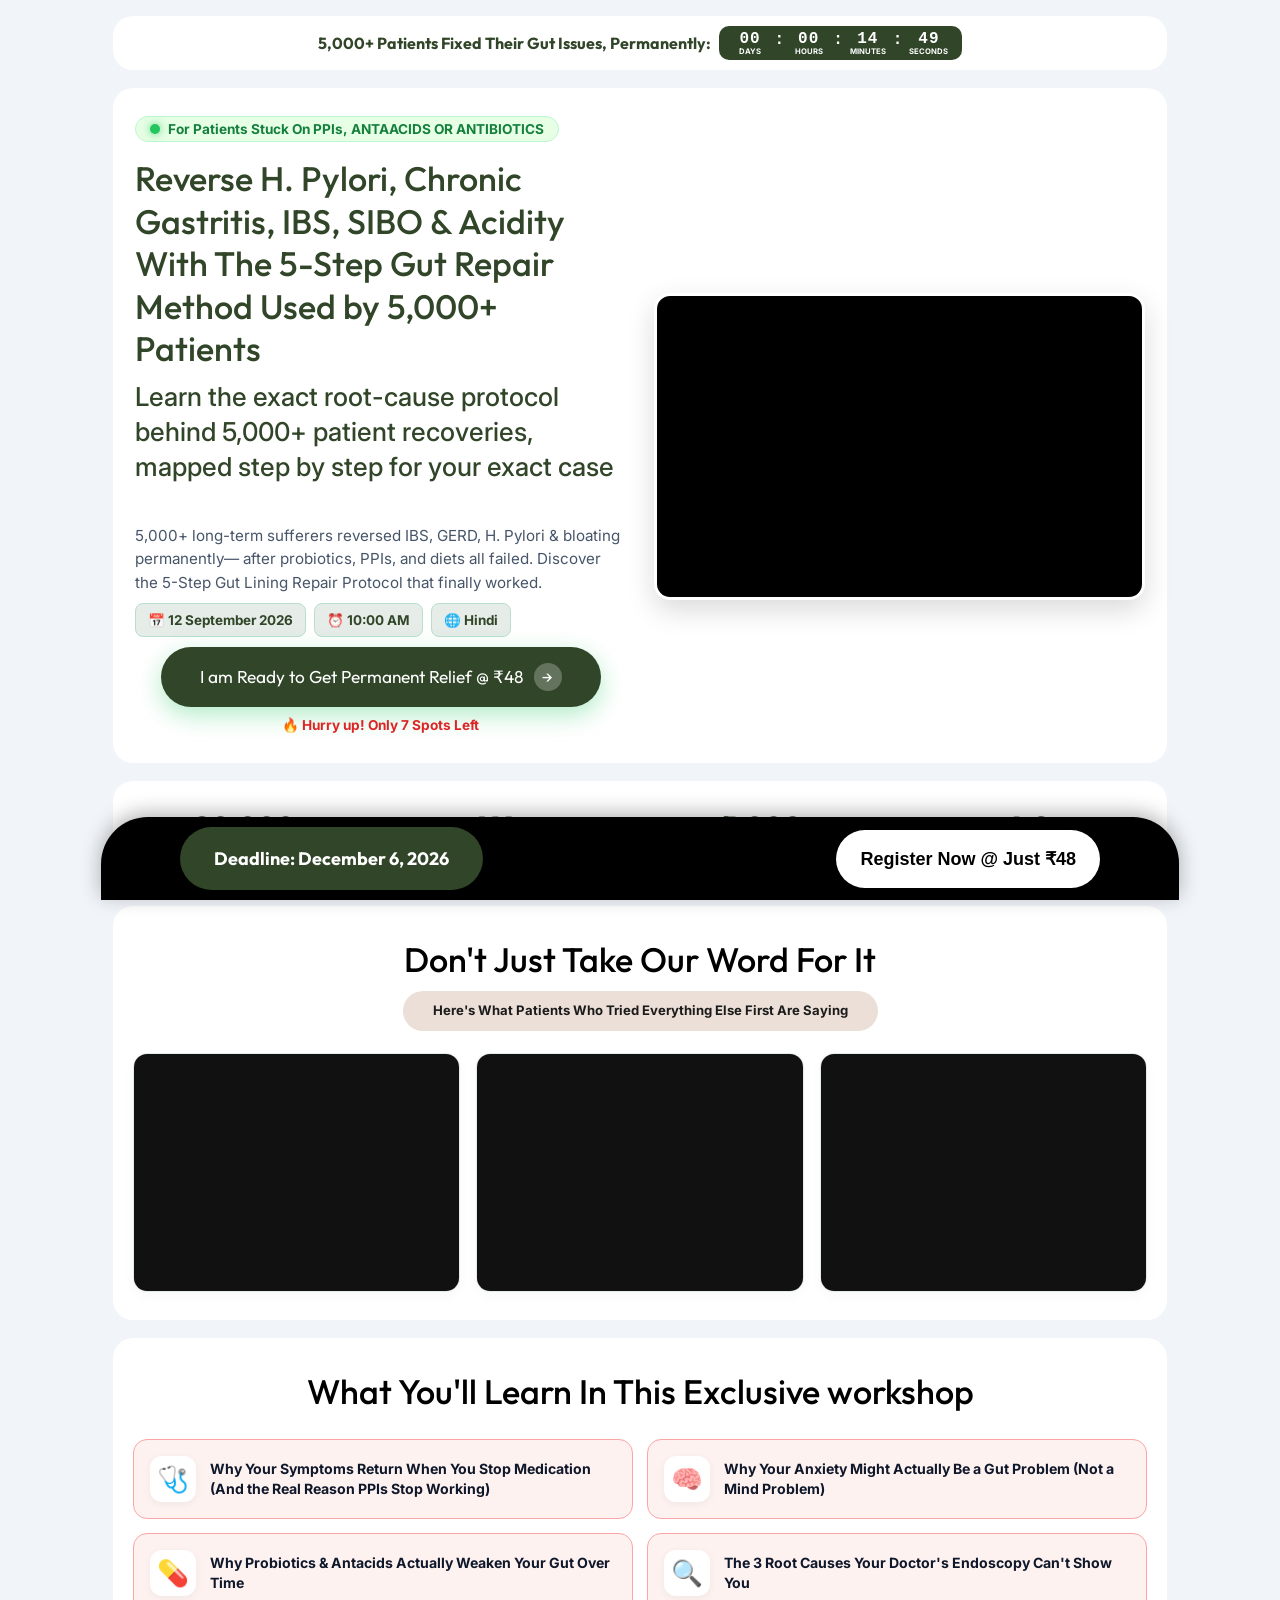
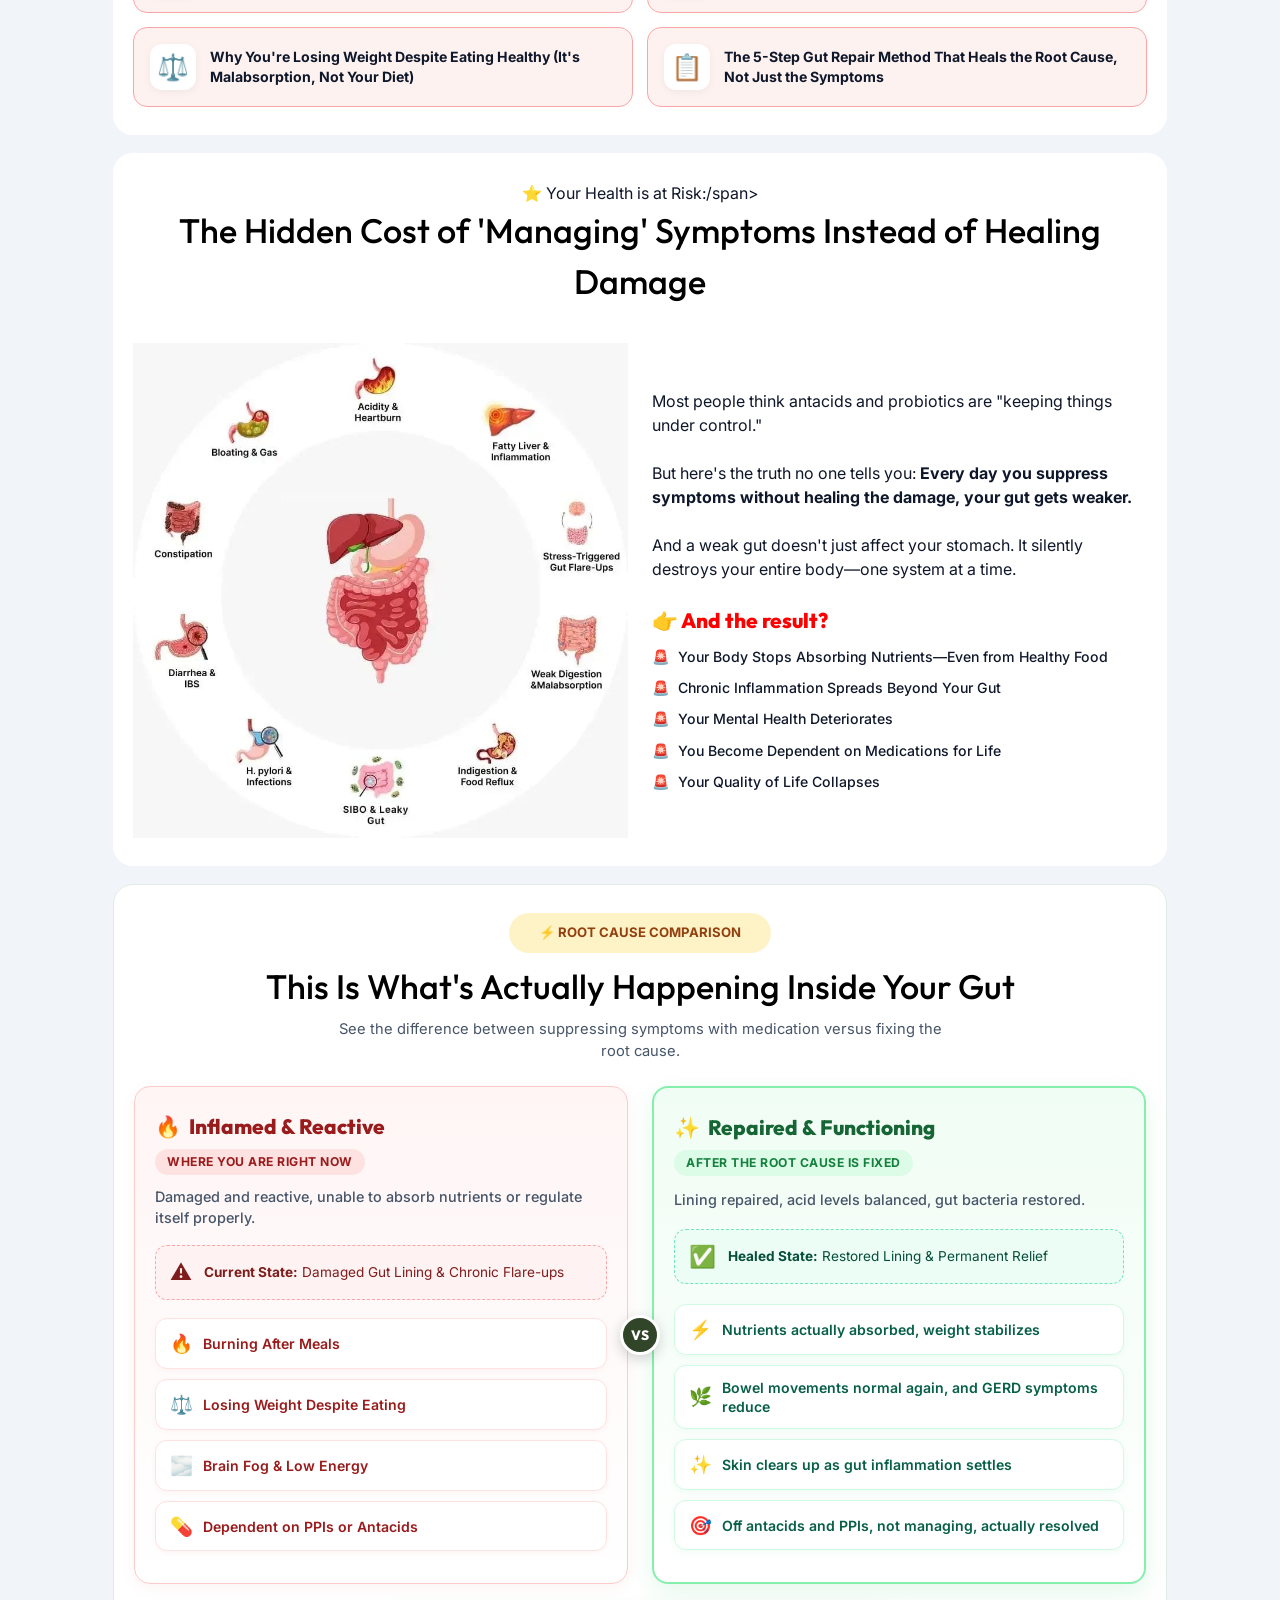
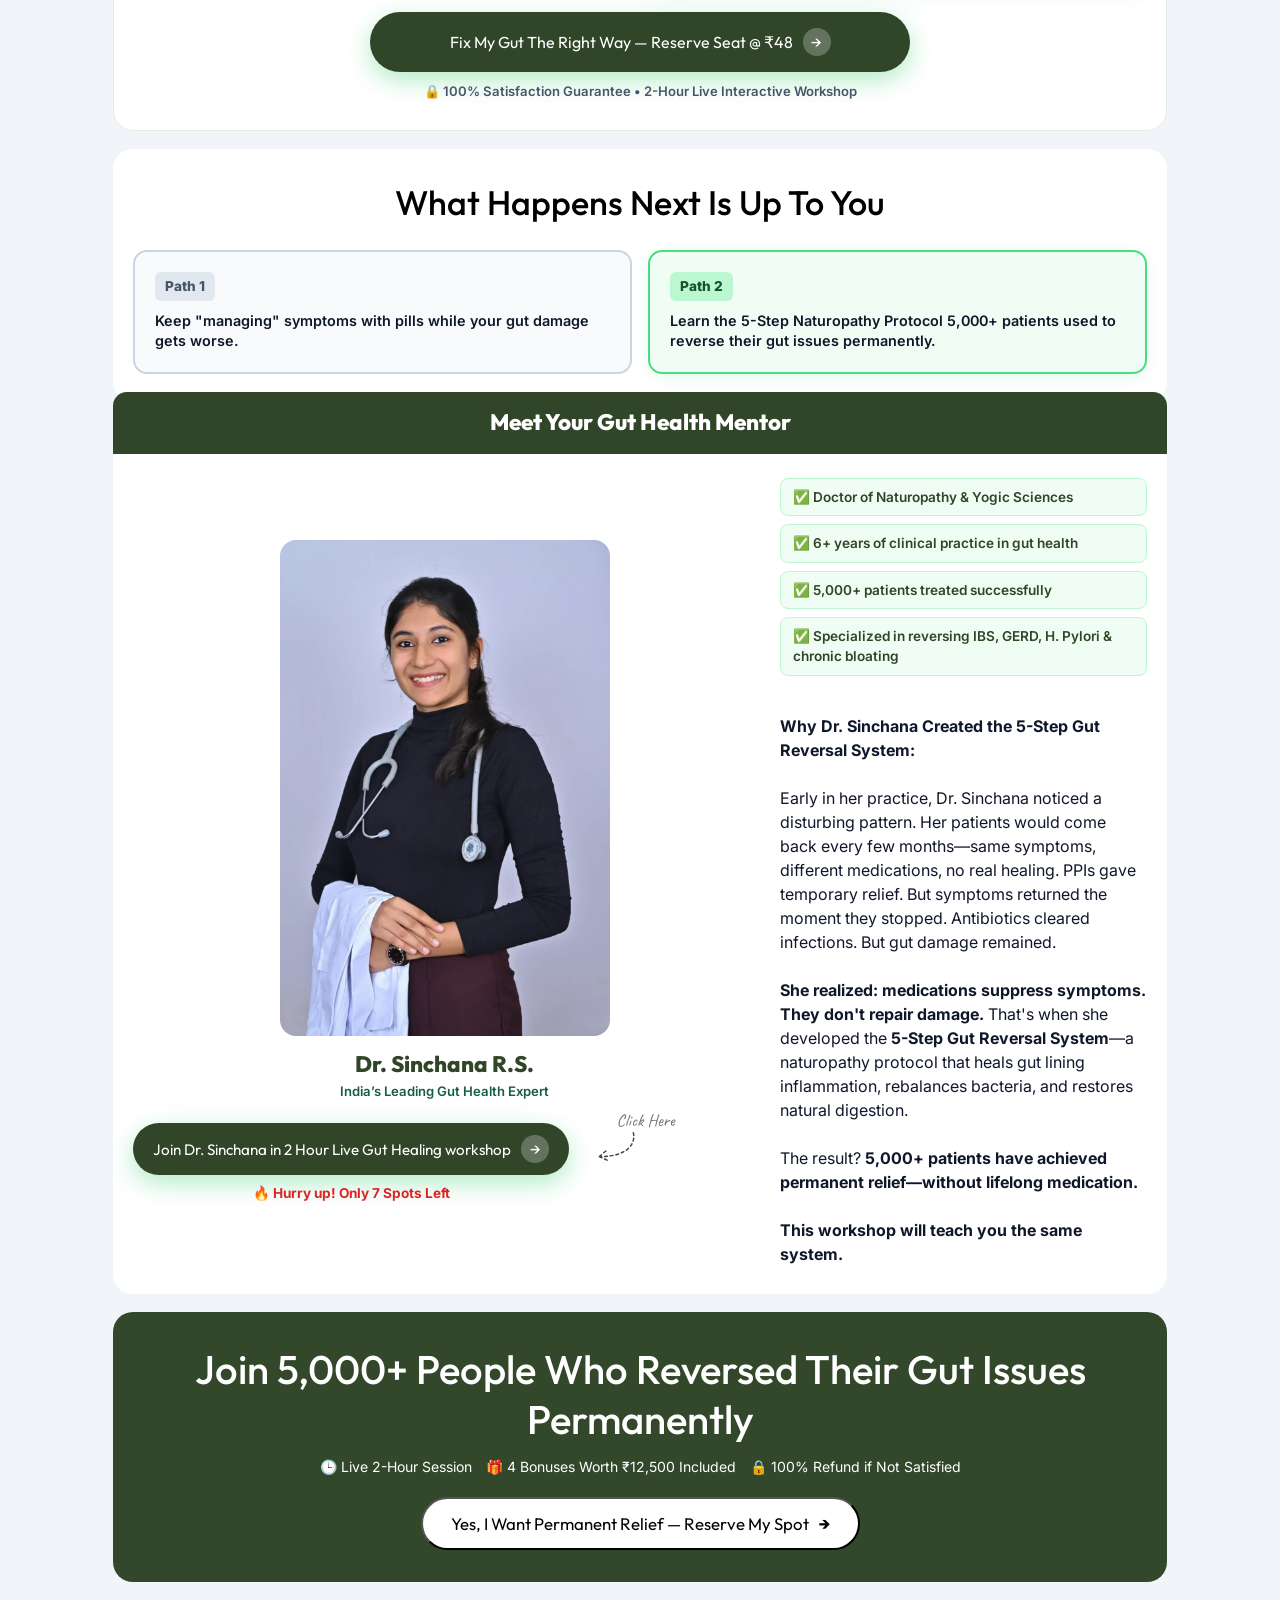
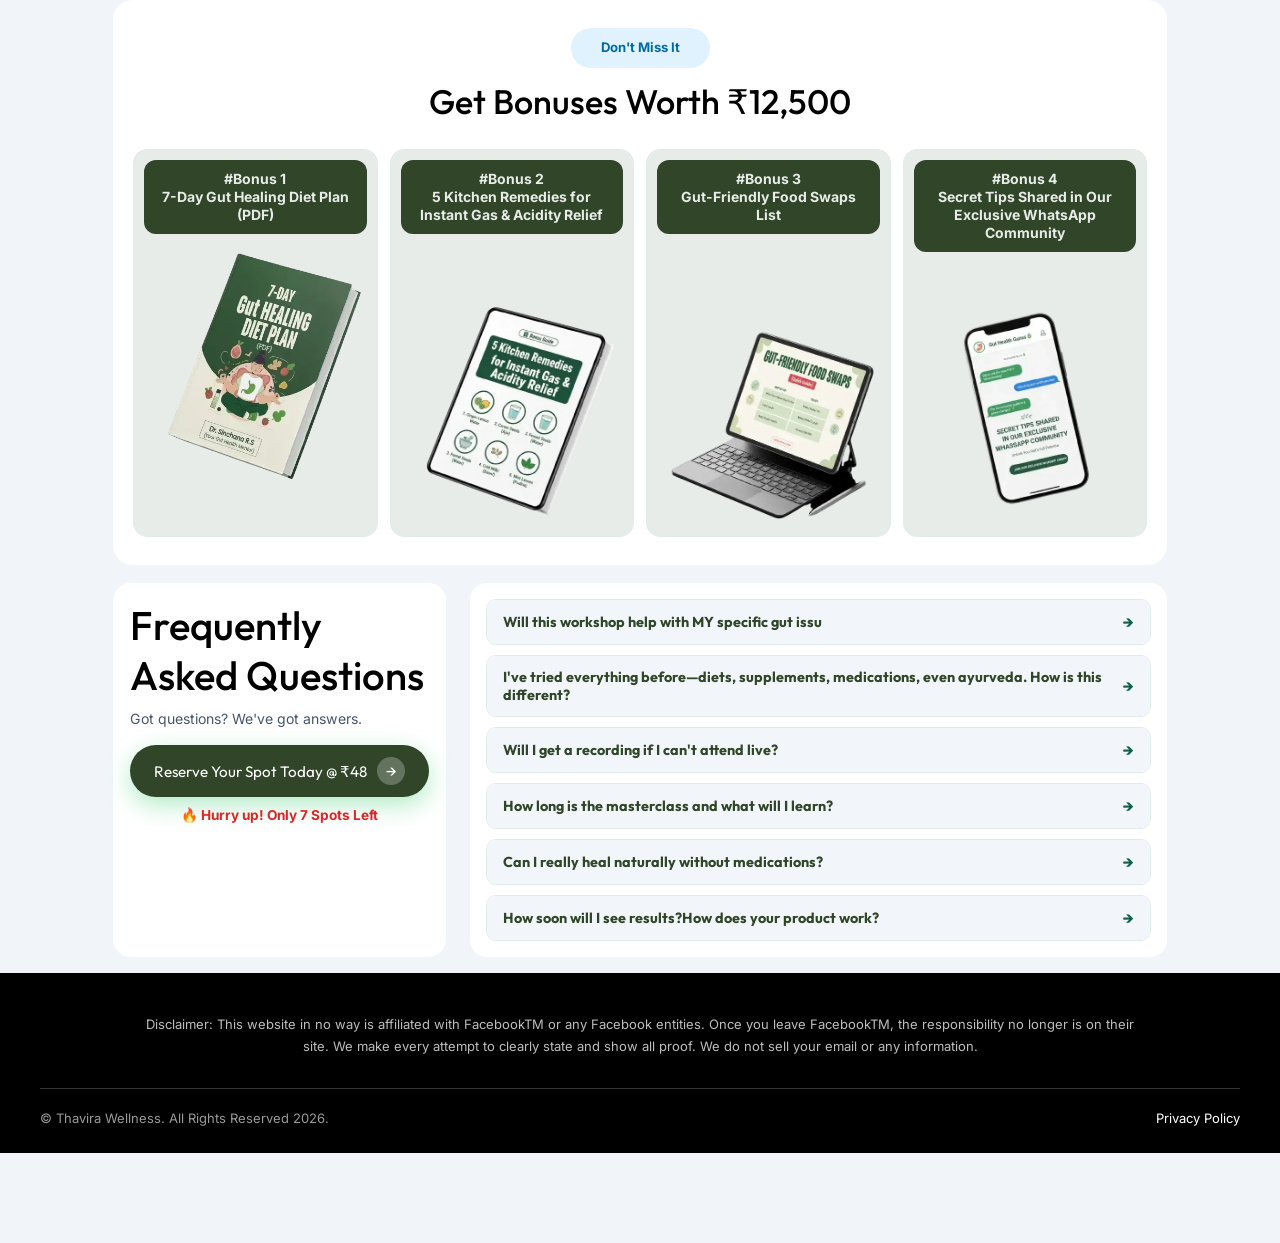
==== index.html @ 7c312261 "google pixcel and gtm added" ====
<!DOCTYPE html>
<html lang="en">

<head>
    <meta charset="UTF-8">
    <meta name="viewport" content="width=device-width, initial-scale=1.0">
    <title>Dr. Sinchana R.S. | Gut Health Reversal Live Workshop</title>
    <meta name="description"
        content="Join Dr. Sinchana R.S. in an exclusive 2-hour live workshop to reverse gut damage permanently.">
    <link rel="stylesheet" href="/styles.css?v=20260909-1">

    <!-- Meta Pixel Code -->
    <script>
        !function (f, b, e, v, n, t, s) {
            if (f.fbq) return; n = f.fbq = function () {
                n.callMethod ?
                n.callMethod.apply(n, arguments) : n.queue.push(arguments)
            };
            if (!f._fbq) f._fbq = n; n.push = n; n.loaded = !0; n.version = '2.0';
            n.queue = []; t = b.createElement(e); t.async = !0;
            t.src = v; s = b.getElementsByTagName(e)[0];
            s.parentNode.insertBefore(t, s)
        }(window, document, 'script',
            'https://connect.facebook.net/en_US/fbevents.js');
        fbq('init', '1513370600558424');
        fbq('track', 'PageView');
    </script>
    <noscript><img height="1" width="1" style="display:none"
            src="https://www.facebook.com/tr?id=1513370600558424&ev=PageView&noscript=1" /></noscript>
    <!-- End Meta Pixel Code -->

    <!-- Google Tag Manager -->
    <script>(function (w, d, s, l, i) {
            w[l] = w[l] || []; w[l].push({
                'gtm.start':
                    new Date().getTime(), event: 'gtm.js'
            }); var f = d.getElementsByTagName(s)[0],
                j = d.createElement(s), dl = l != 'dataLayer' ? '&l=' + l : ''; j.async = true; j.src =
                    'https://www.googletagmanager.com/gtm.js?id=' + i + dl; f.parentNode.insertBefore(j, f);
        })(window, document, 'script', 'dataLayer', 'GTM-PVHWJDLZ');</script>
    <!-- End Google Tag Manager -->


</head>

<body>
    <!-- Google Tag Manager (noscript) -->
    <noscript><iframe src="https://www.googletagmanager.com/ns.html?id=GTM-PVHWJDLZ" height="0" width="0"
            style="display:none;visibility:hidden"></iframe></noscript>
    <!-- End Google Tag Manager (noscript) -->

    <div class="page-wrapper">

        <!-- ==========================================================================
           1. TOP TIMER CARD
           ========================================================================== -->
        <div class="top-timer-card">
            <div class="timer-text">
                <span>5,000+ Patients Fixed Their Gut Issues, Permanently:</span>
                <div class="timer-pill">
                    <span class="timer-unit"><span id="timer-days">00</span><small>Days</small></span>
                    <b class="timer-separator">:</b>
                    <span class="timer-unit"><span id="timer-hours">00</span><small>Hours</small></span>
                    <b class="timer-separator">:</b>
                    <span class="timer-unit"><span id="timer-minutes">14</span><small>Minutes</small></span>
                    <b class="timer-separator">:</b>
                    <span class="timer-unit"><span id="timer-seconds">52</span><small>Seconds</small></span>
                </div>
            </div>
        </div>

        <!-- ==========================================================================
           2. HERO CARD (HIGH CONVERTING META ADS STYLE)
           ========================================================================== -->
        <div class="hero-card">
            <div class="live-notification">
                <div class="live-dot"></div>
                <div class="live-text">For Patients Stuck On PPIs, ANTAACIDS OR ANTIBIOTICS</div>
            </div>

            <div class="hero-grid">
                <div class="hero-intro">
                    <h1 class="hero-headline">
                        Reverse H. Pylori, Chronic Gastritis, IBS, SIBO & Acidity With The 5-Step Gut Repair Method Used
                        by 5,000+ Patients
                    </h1>

                    <span class="highlight">
                        Learn the exact root-cause protocol behind 5,000+ patient recoveries, mapped step by step for
                        your exact case

                    </span>
                </div>

                <div class="hero-video-card trigger-video">


                    <iframe src="https://fast.wistia.net/embed/iframe/vs8qng6zsm" allow="autoplay; fullscreen"
                        width="960" height="540" frameborder="0">
                    </iframe>


                </div>

                <div class="hero-details">
                    <p class="hero-subhead" style="margin-top: 14px;">
                        5,000+ long-term sufferers reversed IBS, GERD, H. Pylori & bloating permanently—
                        after probiotics, PPIs, and diets all failed.

                        Discover the 5-Step Gut Lining Repair Protocol that finally worked.
                    </p>


                    <div class="hero-pills">
                        <div class="pill-item">📅 12 September 2026</div>
                        <div class="pill-item">⏰ 10:00 AM</div>
                        <div class="pill-item">🌐 Hindi</div>
                    </div>

                    <div class="cta-wrapper">
                        <button class="btn-green trigger-checkout"
                            onclick="window.location.href='https://paywebinar.fitumy.in'">
                            <span>I am Ready to Get Permanent Relief @ ₹48</span>
                            <div class="arrow-circle">→</div>
                        </button>
                        <div class="urgency-red-text">
                            🔥 Hurry up! Only 7 Spots Left
                        </div>
                    </div>
                </div>
            </div>
        </div>

        <!-- ==========================================================================
           3. STATS COUNTER CARD
           ========================================================================== -->
        <div class="stats-card">
            <div class="stats-grid">
                <div class="stat-item">
                    <div class="stat-val" data-target="20000" data-suffix="+">0</div>
                    <div class="stat-lbl">people helped through this method</div>
                </div>
                <div class="stat-item">
                    <div class="stat-val" data-target="6" data-suffix=" Yrs+">0</div>
                    <div class="stat-lbl">clinical experience</div>
                </div>
                <div class="stat-item">
                    <div class="stat-val" data-target="5000" data-suffix="+">0</div>
                    <div class="stat-lbl">active gut reversal members</div>
                </div>
                <div class="stat-item">
                    <div class="stat-val" data-target="4.8" data-suffix="">0</div>
                    <div class="stat-lbl">rated by 1,000+ patients</div>
                </div>
            </div>
        </div>

        <!-- ==========================================================================
           4. TESTIMONIALS SECTION
           ========================================================================== -->
        <div class="section-card">
            <div class="section-title-center">
                <h2 class="section-h2">Don't Just Take Our Word For It</h2>
                <div class="subhead-pill">Here's What Patients Who Tried Everything Else First Are Saying</div>
            </div>

            <div class="testimonials-grid">
                <div class="testimonial-item">
                    <div class="test-video-thumb trigger-video">
                        <iframe src="https://fast.wistia.net/embed/iframe/xrlmnwzx7o" title="Janhvi"
                            allow="autoplay; fullscreen" allowfullscreen frameborder="0" width="100%" height="100%">
                        </iframe>
                    </div>
                    <div class="test-content">
                        <span class="test-badge"><b>Jhanvi</b> : 28 Yr old Construction Professional</span>
                        <div class="test-quote">Chronic acidity & anxiety</div>
                    </div>
                </div>

                <div class="testimonial-item">
                    <div class="test-video-thumb trigger-video">
                        <iframe src="https://fast.wistia.net/embed/iframe/kythn73683" title="Janhvi"
                            allow="autoplay; fullscreen" allowfullscreen frameborder="0" width="100%" height="100%">
                        </iframe>
                    </div>
                    <div class="test-content">
                        <span class="test-badge"><b></b>Melvina</b> : Marketing Professional</span>
                        <div class="test-quote">Chronic Long-term IBS Case</div>
                    </div>
                </div>

                <div class="testimonial-item">
                    <div class="test-video-thumb trigger-video">
                        <iframe src="https://fast.wistia.net/embed/iframe/1iwe9yw414" title="Janhvi"
                            allow="autoplay; fullscreen" allowfullscreen frameborder="0" width="100%" height="100%">
                        </iframe>
                    </div>
                    <div class="test-content">
                        <span class="test-badge"><b></b>Anjali Desai</b> : Housewife</span>
                        <div class="test-quote">Reflux Reversed</div>
                    </div>
                </div>
            </div>
        </div>

        <!-- ==========================================================================
           5. CURRICULUM SECTION
           ========================================================================== -->
        <div class="section-card">
            <div class="section-title-center">
                <h2 class="section-h2">What You'll Learn In This Exclusive workshop</h2>
            </div>

            <div class="curriculum-grid">
                <div class="pink-curriculum-card">
                    <div class="pink-card-icon">🩺</div>
                    <div class="pink-card-text">
                        Why Your Symptoms Return When You Stop Medication (And the Real Reason PPIs Stop Working)
                    </div>
                </div>

                <div class="pink-curriculum-card">
                    <div class="pink-card-icon">🧠</div>
                    <div class="pink-card-text">
                        Why Your Anxiety Might Actually Be a Gut Problem (Not a Mind Problem)
                    </div>
                </div>

                <div class="pink-curriculum-card">
                    <div class="pink-card-icon">💊</div>
                    <div class="pink-card-text">
                        Why Probiotics & Antacids Actually Weaken Your Gut Over Time
                    </div>
                </div>

                <div class="pink-curriculum-card">
                    <div class="pink-card-icon">🔍</div>
                    <div class="pink-card-text">
                        The 3 Root Causes Your Doctor's Endoscopy Can't Show You

                    </div>
                </div>

                <div class="pink-curriculum-card">
                    <div class="pink-card-icon">⚖️</div>
                    <div class="pink-card-text">
                        Why You're Losing Weight Despite Eating Healthy (It's Malabsorption, Not Your Diet)

                    </div>
                </div>

                <div class="pink-curriculum-card">
                    <div class="pink-card-icon">📋</div>
                    <div class="pink-card-text">
                        The 5-Step Gut Repair Method That Heals the Root Cause, Not Just the Symptoms
                    </div>
                </div>
            </div>
        </div>

        <!-- ==========================================================================
           6. ANATOMY & HIDDEN COST SECTION
           ========================================================================== -->
        <div class="section-card">
            <div class="section-title-center">
                <span class="badge-green" style="margin-bottom: 8px; display: inline-block;">⭐ Your Health is at
                    Risk:/span>
                    <h2 class="section-h2">The Hidden Cost of 'Managing' Symptoms Instead of Healing Damage</h2>
            </div>

            <div class="anatomy-grid">
                <div class="anatomy-img">
                    <img src="assets/heart-cicle.jpeg" alt="Gut Health Infographic">
                </div>

                <div class="anatomy-text-box">
                    <p class="">Most people think antacids and probiotics are "keeping things under control."</p>
                    <br>
                    <p>
                        But here's the truth no one tells you:
                        <b>
                            Every day you suppress symptoms without healing the damage, your gut gets weaker.
                        </b>

                    </p>
                    <br>
                    <p class="">
                        And a weak gut doesn't just affect your stomach.

                        It silently destroys your entire body—one system at a time.
                    </p>
                    <br>

                    <h3 style="color: red;" class="">👉 And the result?</h3>
                    <ul class="red-indicator-list">
                        <li>
                            <span>🚨</span>
                            <span>Your Body Stops Absorbing Nutrients—Even from Healthy Food</span>
                        </li>
                        <li>
                            <span>🚨</span>
                            <span>Chronic Inflammation Spreads Beyond Your Gut</span>
                        </li>
                        <li>
                            <span>🚨</span>
                            <span>Your Mental Health Deteriorates</span>
                        </li>
                        <li>
                            <span>🚨</span>
                            <span>You Become Dependent on Medications for Life</span>
                        </li>
                        <li>
                            <span>🚨</span>
                            <span>Your Quality of Life Collapses</span>
                        </li>
                    </ul>
                </div>
            </div>
        </div>

        <!-- ==========================================================================
           6B. GUT TRANSFORMATION BEFORE & AFTER SECTION
           ========================================================================== -->
        <div class="section-card gut-transform-section">
            <div class="section-title-center">
                <span class="subhead-pill" style="background: #fef3c7; color: #92400e; margin-bottom: 8px;">
                    ⚡ ROOT CAUSE COMPARISON
                </span>
                <h2 class="section-h2">This Is What's Actually Happening Inside Your Gut</h2>
                <p class="section-subtext"
                    style="color: var(--text-muted); font-size: 0.92rem; max-width: 620px; margin: 6px auto 0;">
                    See the difference between suppressing symptoms with medication versus fixing the root cause.
                </p>
            </div>

            <div class="gut-comparison-container">
                <!-- LEFT PANEL: Inflamed & Reactive -->
                <div class="gut-panel gut-panel-problem">
                    <div class="gut-panel-header">
                        <div class="gut-panel-badge problem-badge">
                            <span class="badge-icon">🔥</span>
                            <span class="badge-text">Inflamed & Reactive</span>
                        </div>
                        <div class="gut-panel-sublabel problem-sublabel">Where You Are Right Now</div>
                    </div>

                    <p class="gut-panel-desc">
                        Damaged and reactive, unable to absorb nutrients or regulate itself properly.
                    </p>

                    <div class="gut-visual-box problem-visual">
                        <div class="visual-status-icon">⚠️</div>
                        <div class="visual-status-text">
                            <strong>Current State:</strong> Damaged Gut Lining & Chronic Flare-ups
                        </div>
                    </div>

                    <div class="gut-tags-list">
                        <div class="gut-tag-item tag-problem">
                            <span class="tag-icon">🔥</span>
                            <span class="tag-text">Burning After Meals</span>
                        </div>
                        <div class="gut-tag-item tag-problem">
                            <span class="tag-icon">⚖️</span>
                            <span class="tag-text">Losing Weight Despite Eating</span>
                        </div>
                        <div class="gut-tag-item tag-problem">
                            <span class="tag-icon">🌫️</span>
                            <span class="tag-text">Brain Fog & Low Energy</span>
                        </div>
                        <div class="gut-tag-item tag-problem">
                            <span class="tag-icon">💊</span>
                            <span class="tag-text">Dependent on PPIs or Antacids</span>
                        </div>
                    </div>
                </div>

                <!-- VS Divider -->
                <div class="gut-vs-divider">
                    <span>VS</span>
                </div>

                <!-- RIGHT PANEL: Repaired & Functioning -->
                <div class="gut-panel gut-panel-solution">
                    <div class="gut-panel-header">
                        <div class="gut-panel-badge solution-badge">
                            <span class="badge-icon">✨</span>
                            <span class="badge-text">Repaired & Functioning</span>
                        </div>
                        <div class="gut-panel-sublabel solution-sublabel">After the Root Cause Is Fixed</div>
                    </div>

                    <p class="gut-panel-desc">
                        Lining repaired, acid levels balanced, gut bacteria restored.
                    </p>

                    <div class="gut-visual-box solution-visual">
                        <div class="visual-status-icon">✅</div>
                        <div class="visual-status-text">
                            <strong>Healed State:</strong> Restored Lining & Permanent Relief
                        </div>
                    </div>

                    <div class="gut-tags-list">
                        <div class="gut-tag-item tag-solution">
                            <span class="tag-icon">⚡</span>
                            <span class="tag-text">Nutrients actually absorbed, weight stabilizes</span>
                        </div>
                        <div class="gut-tag-item tag-solution">
                            <span class="tag-icon">🌿</span>
                            <span class="tag-text">Bowel movements normal again, and GERD symptoms reduce</span>
                        </div>
                        <div class="gut-tag-item tag-solution">
                            <span class="tag-icon">✨</span>
                            <span class="tag-text">Skin clears up as gut inflammation settles</span>
                        </div>
                        <div class="gut-tag-item tag-solution">
                            <span class="tag-icon">🎯</span>
                            <span class="tag-text">Off antacids and PPIs, not managing, actually resolved</span>
                        </div>
                    </div>
                </div>
            </div>

            <!-- CTA SECTION -->
            <div class="gut-cta-container">
                <button class="btn-green trigger-checkout" style="width: 100%; max-width: 540px; font-size: 1rem;"
                    onclick="window.location.href='https://paywebinar.fitumy.in'">
                    <span>Fix My Gut The Right Way — Reserve Seat @ ₹48</span>
                    <div class="arrow-circle">→</div>
                </button>
                <p class="gut-cta-subtext">
                    🔒 100% Satisfaction Guarantee • 2-Hour Live Interactive Workshop
                </p>
            </div>
        </div>

        <!-- ==========================================================================
           7. COMPARISON PATHS
           ========================================================================== -->
        <div class="section-card">
            <div class="section-title-center">
                <h2 class="section-h2">What Happens Next Is Up To You</h2>
            </div>

            <div class="paths-grid">
                <div class="path-box path-1">
                    <span class="path-tag">Path 1</span>
                    <p>Keep "managing" symptoms with pills while your gut damage gets worse.</p>
                </div>

                <div class="path-box path-2">
                    <span class="path-tag">Path 2</span>
                    <p>Learn the 5-Step Naturopathy Protocol 5,000+ patients used to reverse their gut issues
                        permanently.
                    </p>
                </div>
            </div>
        </div>

        <!-- ==========================================================================
           8. DOCTOR MENTOR SECTION
           ========================================================================== -->
        <div class="section-card" style="padding-top: 0;">
            <div class="mentor-banner-header">
                Meet Your Gut Health Mentor
            </div>

            <div class="mentor-grid">

                <div class="mentor-image-col">

                    <div class="mentor-image-wrapper">
                        <img src="assets/DrSinchana.webp" alt="Dr. Sinchana R.S.">
                        <h3 class="mentor-name">Dr. Sinchana R.S.</h3>
                        <p class="mentor-subtitle">India’s Leading Gut Health Expert</p>
                    </div>

                    <div class="cta-wrapper click-here-wrapper">
                        <button class="btn-green trigger-checkout" style="font-size: 0.95rem; padding: 12px 20px;"
                            onclick="window.location.href='https://paywebinar.fitumy.in'">
                            <span>Join Dr. Sinchana in 2 Hour Live Gut Healing workshop</span>
                            <div class="arrow-circle">→</div>
                        </button>
                        <div class="urgency-red-text">
                            🔥 Hurry up! Only 7 Spots Left
                        </div>
                        <img id="click-here" src="assets/click-here.svg" alt="Click Here">
                    </div>

                </div>



                <div class="mentor-info-col">
                    <ul class="mentor-bullets">
                        <li>✅ Doctor of Naturopathy & Yogic Sciences</li>
                        <li>✅ 6+ years of clinical practice in gut health</li>
                        <li>✅ 5,000+ patients treated successfully</li>
                        <li>✅ Specialized in reversing IBS, GERD, H. Pylori & chronic bloating</li>
                    </ul>
                    <br>
                    <b class="">
                        Why Dr. Sinchana Created the 5-Step Gut Reversal System:
                    </b>
                    <br><br>
                    <p class="">
                        Early in her practice, Dr. Sinchana noticed a disturbing pattern.

                        Her patients would come back every few months—same symptoms, different medications, no real
                        healing.

                        PPIs gave temporary relief. But symptoms returned the moment they stopped.

                        Antibiotics cleared infections. But gut damage remained.
                    </p>
                    <br>
                    <p class="">
                        <b>She realized: medications suppress symptoms. They don't repair damage.</b>

                        That's when she developed the <b>5-Step Gut Reversal System</b>—a naturopathy protocol that
                        heals gut lining inflammation,
                        rebalances bacteria, and restores natural digestion.
                    </p>
                    <br>
                    <p class="">
                        The result? <b>5,000+ patients have achieved permanent relief—without lifelong medication.</b>
                    </p>
                    <br>
                    <b class="">This workshop will teach you the same system.</b>
                </div>
            </div>
        </div>

        <!-- ==========================================================================
           9. BANNER CTA CARD
           ========================================================================== -->
        <div class="banner-cta-card">
            <h2>Join 5,000+ People Who Reversed Their Gut Issues Permanently</h2>

            <div class="banner-features-row">
                <span>🕒 Live 2-Hour Session</span>
                <span>🎁 4 Bonuses Worth ₹12,500 Included</span>
                <span>🔒 100% Refund if Not Satisfied</span>
            </div>

            <button class="btn-white-cta trigger-checkout"
                onclick="window.location.href='https://paywebinar.fitumy.in'">
                <span>Yes, I Want Permanent Relief — Reserve My Spot</span>
                <span style="font-weight: bold;">→</span>
            </button>
        </div>

        <!-- ==========================================================================
           10. BONUSES SECTION
           ========================================================================== -->
        <div class="section-card">
            <div class="section-title-center">
                <span class="subhead-pill" style="background: #e0f2fe; color: #0369a1; margin-bottom: 8px;">Don't Miss
                    It</span>
                <h2 class="section-h2">Get Bonuses Worth ₹12,500</h2>
            </div>

            <div class="bonuses-grid">
                <div class="bonus-card">
                    <div class="bonus-card-title">
                        <p>#Bonus 1</p>

                        <p>
                            7-Day Gut Healing Diet Plan (PDF)
                        </p>
                    </div>
                    <div class="bonus-img-wrapper">
                        <img src="assets/Bonus1.webp" alt="Bonus 1">
                    </div>
                </div>

                <div class="bonus-card">
                    <div class="bonus-card-title">
                        <p>#Bonus 2</p>
                        <p>

                            5 Kitchen Remedies for Instant Gas & Acidity Relief
                        </p>
                    </div>
                    <div class="bonus-img-wrapper">
                        <img src="assets/Bonus2.webp" alt="Bonus 2">
                    </div>
                </div>

                <div class="bonus-card">
                    <div class="bonus-card-title">
                        <p>#Bonus 3</p>
                        <p>

                            Gut-Friendly Food Swaps List
                        </p>
                    </div>
                    <div class="bonus-img-wrapper">
                        <img src="assets/Bonus3.webp" alt="Bonus 3">
                    </div>
                </div>

                <div class="bonus-card">
                    <div class="bonus-card-title">
                        <p>#Bonus 4</p>
                        <p>

                            Secret Tips Shared in Our Exclusive WhatsApp Community
                        </p>
                    </div>
                    <div class="bonus-img-wrapper">
                        <img src="assets/Bonus4.webp" alt="Bonus 4">
                    </div>
                </div>
            </div>
        </div>

        <!-- ==========================================================================
           11. FAQ ACCORDION SECTION (2 COLUMNS)
           ========================================================================== -->
        <div class="">
            <div class="faq-container-grid">
                <!-- Left Column -->
                <div class="faq-left-col">
                    <h2>Frequently Asked Questions</h2>
                    <p>Got questions? We've got answers.</p>

                    <div class="cta-wrapper">
                        <button class="btn-green trigger-checkout" style="font-size: 0.95rem; padding: 12px 20px;"
                            onclick="window.location.href='https://paywebinar.fitumy.in'">
                            <span>Reserve Your Spot Today @ ₹48</span>
                            <div class="arrow-circle">→</div>
                        </button>
                        <div class="urgency-red-text">
                            🔥 Hurry up! Only 7 Spots Left
                        </div>
                    </div>
                </div>

                <!-- Right Accordion Column -->
                <div class="faq-right-col">
                    <div class="faq-list">
                        <div class="faq-item">
                            <button class="faq-btn">
                                <span>Will this workshop help with MY specific gut issu</span>
                                <span class="faq-arrow">→</span>
                            </button>
                            <div class="faq-body">
                                Yes. Whether you're dealing with IBS, GERD, acid reflux, bloating, constipation, H.
                                Pylori complications, gastritis, or
                                SIBO—the root causes are often the same: gut lining damage, bacterial imbalance, and
                                chronic inflammation.
                                Dr. Sinchana will explain the underlying mechanisms that cause ALL these conditions, and
                                how the 5-Step Naturopathy
                                Protocol addresses them at the root—not just symptom by symptom.
                            </div>
                        </div>

                        <div class="faq-item">
                            <button class="faq-btn">
                                <span>I've tried everything before—diets, supplements, medications, even ayurveda. How
                                    is this different?</span>
                                <span class="faq-arrow">→</span>
                            </button>
                            <div class="faq-body">
                                Most treatments you've tried only suppress symptoms temporarily:

                                Antacids and PPIs reduce acid (but don't heal gut lining inflammation)

                                Probiotics add bacteria (but don't fix the environment where bacteria live)

                                Diets reduce triggers (but don't restore digestive strength)

                                Our 5-Step Protocol works differently by:

                                Healing gut lining damage (so nutrients absorb properly)

                                Rebalancing bacteria naturally (so digestion works without pills)

                                Restoring gut motility and acid balance (so your body heals itself)

                                This is why patients get permanent relief—not just temporary symptom suppression.

                                Over 5,000+ people who "tried everything" found this approach finally worked.
                            </div>
                        </div>

                        <div class="faq-item">
                            <button class="faq-btn">
                                <span>Will I get a recording if I can't attend live?</span>
                                <span class="faq-arrow">→</span>
                            </button>
                            <div class="faq-body">
                                No recordings are provided. This is a live, interactive session so you can ask questions
                                and experience the guided
                                meditation and exercises in real-time — which is where the immediate relief and insights
                                happen.
                            </div>
                        </div>

                        <div class="faq-item">
                            <button class="faq-btn">
                                <span>How long is the masterclass and what will I learn? </span>
                                <span class="faq-arrow">→</span>
                            </button>
                            <div class="faq-body">
                                The live session lasts 2–3 hours, covering:

                                The 6-stage gut cascade & root causes of your symptoms

                                Why medications like PPIs, antacids, and laxatives only provide temporary relief

                                Mind-gut connection: How stress & emotions trigger flare-ups

                                Live gut-calming meditation and breathing techniques

                                Practical tools: diet lists, detox teas, herbs, and supplements
                            </div>
                        </div>

                        <div class="faq-item">
                            <button class="faq-btn">
                                <span>Can I really heal naturally without medications?</span>
                                <span class="faq-arrow">→</span>
                            </button>
                            <div class="faq-body">
                                If you're currently on PPIs, antacids, or other medications: We don't recommend stopping
                                them abruptly. Dr. Sinchana
                                will explain how to transition safely while your gut heals naturally using food, herbs,
                                and naturopathy practices.

                                The goal: Reduce and eventually eliminate medication dependency as your gut repairs
                                itself—not just swap pills for
                                supplements.

                                Many of our patients are now completely medication-free, but we do this gradually and
                                safely under guidance.
                            </div>
                        </div>

                        <div class="faq-item">
                            <button class="faq-btn">
                                <span>How soon will I see results?How does your product work?
                                </span>
                                <span class="faq-arrow">→</span>
                            </button>
                            <div class="faq-body">
                                This depends on:

                                How long you've been suffering

                                The severity of gut lining damage

                                How consistently you implement the protocols

                                Most patients report noticeable improvements within 1-3 weeks:

                                Reduced bloating and gas

                                Better energy levels

                                Less acidity and heartburn

                                Improved digestion

                                Full healing typically takes 6-12 weeks, but you'll feel progress much sooner.
                            </div>
                        </div>
                    </div>
                </div>
            </div>
        </div>




    </div>

    <footer class="site-footer">
        <div class="site-footer-inner">
            <p class="site-footer-disclaimer">
                Disclaimer: This website in no way is affiliated with FacebookTM or any Facebook entities. Once you
                leave FacebookTM, the responsibility no longer is on their site. We make every attempt to clearly state
                and show all proof. We do not sell your email or any information.
            </p>
            <div class="site-footer-meta">
                <p>© Thavira Wellness. All Rights Reserved 2026.</p>
                <a href="https://thavirahealth.com/privacy_policy.html">Privacy Policy</a>
            </div>
        </div>
    </footer>

    <!-- ==========================================================================
       12. STICKY BOTTOM FLOATING BAR
       ========================================================================== -->
    <div class="sticky-bottom-bar" id="sticky-bar">
        <div class="sticky-inner">
            <div class="sticky-timer-text" id="sticky-timer-text">
                Deadline:
            </div>
            <button class="bottom-btn trigger-checkout" onclick="window.location.href='https://paywebinar.fitumy.in'">
                Register Now @ Just ₹48
            </button>
        </div>
    </div>




    <script src="script.js"></script>
</body>

</html>
---- styles.css ----
/* ==========================================================================
   HIGH-CONVERTING META ADS LANDING PAGE STYLING (MOBILE-FIRST)
   ========================================================================== */

@import url('https://fonts.googleapis.com/css2?family=Inter:wght@400;500;600;700;800;900&family=Outfit:wght@500;600;700;800;900&display=swap');

:root {
    /* Brand Colors */
    --page-bg: #f1f5f9;
    --card-bg: #ffffff;
    --primary-dark-green: #314528;
    --primary-green: #155e46;
    --accent-bright-green: #22c55e;
    --accent-glow-green: #4ade80;
    --accent-light-green: #e6ece8;
    --accent-green-border: #b8ded0;
    --text-dark: #0f172a;
    --text-muted: #475569;
    --pink-card-bg: #fdf2f0;
    --pink-card-border: #fca5a5;
    --red-alert: #dc2626;
    --yellow-badge: #fef08a;

    --font-heading: 'Outfit', -apple-system, BlinkMacSystemFont, sans-serif;
    --font-body: 'Inter', -apple-system, BlinkMacSystemFont, sans-serif;

    --radius-section: 20px;
    --radius-card: 14px;
    --radius-pill: 9999px;
    --box-shadow: 0 6px 24px rgba(26, 77, 56, 0.08);
    --shadow-glow: 0 8px 25px rgba(34, 197, 94, 0.35);
}

* {
    margin: 0;
    padding: 0;
    box-sizing: border-box;
    -webkit-tap-highlight-color: transparent;
}

html {
    scroll-behavior: smooth;
    font-size: 16px;
}

body {
    background-color: var(--page-bg);
    color: var(--text-dark);
    font-family: var(--font-body);
    line-height: 1.5;
    padding-bottom: 90px;
    overflow-x: hidden;
}

.page-wrapper {
    max-width: 1078px;
    margin: 0 auto;
    padding: 16px 12px;
    display: flex;
    flex-direction: column;
    gap: 18px;
}

/* ==========================================================================
   CTA ATTENTION-GRABBING SHAKE ANIMATION
   ========================================================================== */
@keyframes ctaShake {

    0%,
    100% {
        transform: scale(1) rotate(0deg);
    }

    12% {
        transform: scale(1.03) rotate(-2deg);
    }

    16% {
        transform: scale(1.03) rotate(2deg);
    }

    20% {
        transform: scale(1.03) rotate(-2deg);
    }

    24% {
        transform: scale(1.03) rotate(2deg);
    }

    28% {
        transform: scale(1.02) rotate(0deg);
    }
}

@keyframes pulseGlow {
    0% {
        box-shadow: 0 0 0 0 rgba(34, 197, 94, 0.6);
    }

    70% {
        box-shadow: 0 0 0 14px rgba(34, 197, 94, 0);
    }

    100% {
        box-shadow: 0 0 0 0 rgba(34, 197, 94, 0);
    }
}

@keyframes dotGlow {

    0%,
    100% {
        transform: scale(0.85);
        opacity: 0.8;
    }

    50% {
        transform: scale(1.2);
        opacity: 1;
    }
}

/* ==========================================================================
   1. TOP TIMER CARD
   ========================================================================== */
.top-timer-card {
    background: var(--card-bg);
    border-radius: var(--radius-section);
    padding: 10px 16px;
    text-align: center;
}

.timer-text {
    font-family: var(--font-heading);
    font-weight: 700;
    font-size: 1rem;
    color: var(--primary-dark-green);
    display: inline-flex;
    align-items: center;
    justify-content: center;
    gap: 8px;
    flex-wrap: wrap;
}

.timer-pill {
    background: var(--primary-dark-green);
    color: #ffffff !important;
    padding: 5px 14px 4px;
    border-radius: 10px;
    display: inline-flex;
    align-items: center;
    justify-content: center;
    gap: 7px;
}

.timer-unit {
    display: inline-flex;
    min-width: 35px;
    flex-direction: column;
    align-items: center;
    gap: 1px;
    font-family: monospace;
    font-size: 1rem;
    line-height: 1;
    letter-spacing: 1px;
}

.timer-unit span {
    color: white;
    font-weight: bold;
}

.timer-unit small {
    font-family: var(--font-body);
    font-size: 0.48rem;
    font-weight: 700;
    letter-spacing: 0;
    text-transform: uppercase;
}

.timer-separator {
    align-self: flex-start;
    padding-top: 1px;
    font-family: monospace;
    font-size: 1rem;
    line-height: 1;
}

/* ==========================================================================
   2. HERO CARD (META ADS HIGHLIGHT)
   ========================================================================== */
.hero-card {
    background: var(--card-bg);
    border-radius: var(--radius-section);
    padding: 28px 22px;
    display: flex;
    flex-direction: column;
    gap: 16px;
}

.hero-grid {
    display: grid;
    grid-template-columns: minmax(0, 1fr) minmax(0, 1fr);
    grid-template-areas:
        "intro video"
        "details video";
    gap: 18px 28px;
    align-items: center;
}

.hero-intro {
    grid-area: intro;
}

.hero-details {
    grid-area: details;
}

.live-notification {
    display: inline-flex;
    align-items: center;
    gap: 8px;
    padding: 2px 14px;
    background: #e7ffe5;
    border: 1px solid #bbf7d0;
    border-radius: var(--radius-pill);
    align-self: flex-start;
}

.live-dot {
    width: 10px;
    height: 10px;
    border-radius: 50%;
    background: #22c55e;
    animation: dotGlow 1.4s infinite ease-in-out;
    box-shadow: 0 0 8px rgba(34, 197, 94, 0.8);
}

.live-text {
    color: #15803d;
    font-size: 0.85rem;
    font-weight: 700;
}

.hero-headline {
    font-family: var(--font-heading);
    font-size: 34px;
    font-weight: 500;
    line-height: 1.25;
    color: var(--primary-dark-green);
}

.highlight {
    display: block;
    padding: 8px 0px;
    border-radius: 8px;
    font-size: 26px;
    line-height: 1.35;
    color: rgb(49, 69, 40);
    font-weight: 500;
}

.hero-subhead {
    font-size: 0.95rem;
    color: var(--text-muted);
    line-height: 1.55;
}

.hero-pills {
    display: flex;
    flex-wrap: wrap;
    gap: 8px;
    margin: 8px 0;
}

.pill-item {
    background: var(--accent-light-green);
    border: 1px solid var(--accent-green-border);
    padding: 6px 12px;
    border-radius: 8px;
    font-size: 0.84rem;
    font-weight: 700;
    color: var(--primary-dark-green);
}

.cta-wrapper {
    display: flex;
    flex-direction: column;
    align-items: center;
    gap: 8px;
    width: 100%;
    margin-top: 10px;
}

/* SHAKING CTA BUTTON */
.btn-green {
    display: inline-flex;
    align-items: center;
    justify-content: center;
    gap: 10px;
    background: #314528;
    color: #ffffff;
    font-family: var(--font-heading);
    font-size: 1.08rem;
    padding: 16px 24px;
    border-radius: var(--radius-pill);
    cursor: pointer;
    box-shadow: var(--shadow-glow);
    animation: ctaShake 4s infinite ease-in-out;
    width: 100%;
    max-width: 440px;
    min-height: 52px;
    transition: all 0.3s ease;
    text-align: center;
    border: none;
}

.btn-green:hover,
.btn-green:active {
    background: linear-gradient(135deg, #16a34a 0%, #155e46 100%);
    transform: translateY(-2px) scale(1.02);
    box-shadow: 0 10px 30px rgba(34, 197, 94, 0.5);
}

.arrow-circle {
    background: rgba(255, 255, 255, 0.25);
    width: 28px;
    height: 28px;
    border-radius: 50%;
    display: flex;
    align-items: center;
    justify-content: center;
    font-size: 1rem;
    flex-shrink: 0;
}

.faq-left-col {
    background: white;
    padding: 17px;
    border-radius: 18px;
    height: 100%;
}

.urgency-red-text {
    font-size: 0.85rem;
    font-weight: 700;
    color: var(--red-alert);
    display: flex;
    align-items: center;
    gap: 4px;
}

/* Video Box with Pulse Play Button */
.hero-video-card {
    grid-area: video;
    position: relative;
    border-radius: 16px;
    overflow: hidden;
    box-shadow: 0 10px 28px rgba(0, 0, 0, 0.15);
    background: #000;
    border: 3px solid #ffffff;
    cursor: pointer;
    width: 100%;
    aspect-ratio: 16 / 10;
}

.hero-video-card img {
    width: 100%;
    height: 100%;
    object-fit: cover;
    display: block;
}

.video-play-btn {
    position: absolute;
    top: 50%;
    left: 50%;
    transform: translate(-50%, -50%);
    width: 60px;
    height: 60px;
    background: #2563eb;
    border-radius: 50%;
    display: flex;
    align-items: center;
    justify-content: center;
    animation: pulseGlow 2s infinite;
}

.video-play-btn svg {
    fill: #ffffff;
    width: 26px;
    height: 26px;
    margin-left: 3px;
}

/* ======================================f====================================
   3. STATS COUNTER CARD
   ========================================================================== */
.stats-card {
    background: #ffffff;
    border-radius: var(--radius-section);
    padding: 20px 16px;
}

.stats-grid {
    display: grid;
    grid-template-columns: repeat(4, 1fr);
    gap: 12px;
    text-align: center;
}

.stat-item {
    position: relative;
    padding: 4px;
}

.stat-val {
    font-family: var(--font-heading);
    font-size: 1.8rem;
    font-weight: 800;
    color: var(--primary-dark-green);
}

.stat-lbl {
    font-size: 0.78rem;
    color: var(--text-muted);
    font-weight: 600;
    line-height: 1.25;
}

/* ==========================================================================
   4. TESTIMONIALS SECTION ("Don't Just Take Our Word For It")
   ========================================================================== */
.section-card {
    background: var(--card-bg);
    border-radius: var(--radius-section);
    padding: 28px 20px;
}

.section-title-center {
    text-align: center;
    margin-bottom: 22px;
}

.section-h2 {
    font-family: var(--font-heading);
    font-size: 34px;
    font-weight: 500;
    color: #000000;
    margin-bottom: 6px;
}

.subhead-pill {
    display: inline-block;
    background: #ecdfd7;
    color: #1b1b1b;
    font-size: 0.82rem;
    font-weight: 700;
    padding: 10px 30px;
    border-radius: var(--radius-pill);
}

.testimonials-grid {
    display: grid;
    grid-template-columns: repeat(3, 1fr);
    gap: 16px;
}

.testimonial-item {
    border-radius: var(--radius-card);
    border: 1px solid #e2ece6;
    overflow: hidden;
    background: #ffffff;
    box-shadow: 0 4px 12px rgba(0, 0, 0, 0.03);
}

.test-video-thumb {
    position: relative;
    background: #111;
    cursor: pointer;
    height: 100%;
}

.test-video-thumb img {
    width: 100%;
    height: 100%;
    object-fit: cover;
}

.green-play-btn {
    position: absolute;
    top: 50%;
    left: 50%;
    transform: translate(-50%, -50%);
    width: 42px;
    height: 42px;
    background: #22c55e;
    border-radius: 50%;
    display: flex;
    align-items: center;
    justify-content: center;
    color: #ffffff;
    font-size: 0.9rem;
    box-shadow: 0 4px 12px rgba(34, 197, 94, 0.4);
}

.test-content {
    padding: 14px;
    text-align: center;
}

.test-badge {
    display: inline-block;
    background: #f1f5f9;
    color: #475569;
    font-size: 0.72rem;
    font-weight: 700;
    padding: 3px 8px;
    border-radius: 4px;
    margin-bottom: 6px;
}

.test-quote {
    font-size: 0.88rem;
    font-weight: 700;
    color: var(--primary-dark-green);
}

/* ==========================================================================
   5. CURRICULUM SECTION ("What You'll Learn In This Exclusive workshop")
   ========================================================================== */
.curriculum-grid {
    display: grid;
    grid-template-columns: repeat(2, 1fr);
    gap: 14px;
}

.pink-curriculum-card {
    background: var(--pink-card-bg);
    border: 1px solid var(--pink-card-border);
    border-radius: var(--radius-card);
    padding: 16px;
    display: flex;
    align-items: center;
    gap: 14px;
}

.pink-card-icon {
    width: 46px;
    height: 46px;
    background: #ffffff;
    border-radius: 12px;
    display: flex;
    align-items: center;
    justify-content: center;
    font-size: 1.6rem;
    flex-shrink: 0;
    box-shadow: 0 2px 8px rgba(0, 0, 0, 0.05);
}

.pink-card-text {
    font-size: 0.88rem;
    font-weight: 700;
    color: var(--text-dark);
    line-height: 1.4;
}

/* ==========================================================================
   6. ANATOMY & HIDDEN COST SECTION
   ========================================================================== */
.anatomy-grid {
    display: grid;
    grid-template-columns: 1fr 1fr;
    gap: 24px;
    align-items: center;
}

.anatomy-img img {
    width: 100%;
    margin: 0 auto;
    display: block;
}

.anatomy-text-box h3 {
    font-family: var(--font-heading);
    font-size: 1.3rem;
    font-weight: 800;
    color: var(--primary-dark-green);
    margin-bottom: 10px;
}

.red-indicator-list {
    list-style: none;
    display: flex;
    flex-direction: column;
    gap: 10px;
}

.red-indicator-list li {
    display: flex;
    align-items: flex-start;
    gap: 8px;
    font-size: 0.88rem;
    color: var(--text-dark);
    font-weight: 500;
}

/* ==========================================================================
   7. COMPARISON PATHS
   ========================================================================== */
.paths-grid {
    display: grid;
    grid-template-columns: 1fr 1fr;
    gap: 16px;
}

.path-box {
    border-radius: var(--radius-card);
    padding: 20px;
    border: 2px solid #e2ece6;
}

.path-box.path-1 {
    background: #f8fafc;
    border-color: #cbd5e1;
}

.path-box.path-2 {
    background: #f0fdf4;
    border-color: #4ade80;
    box-shadow: 0 4px 16px rgba(34, 197, 94, 0.1);
}

.path-tag {
    display: inline-block;
    padding: 4px 10px;
    border-radius: 6px;
    font-weight: 800;
    font-size: 0.85rem;
    margin-bottom: 10px;
}

.path-1 .path-tag {
    background: #e2e8f0;
    color: #475569;
}

.path-2 .path-tag {
    background: #bbf7d0;
    color: #14532d;
}

.path-box p {
    font-size: 0.9rem;
    font-weight: 600;
    line-height: 1.45;
}

/* ==========================================================================
   8. DOCTOR MENTOR CARD
   ========================================================================== */
.mentor-banner-header {
    background: var(--primary-dark-green);
    color: #ffffff;
    text-align: center;
    padding: 14px;
    border-radius: 14px 14px 0 0;
    font-family: var(--font-heading);
    font-size: 1.4rem;
    font-weight: 800;
    margin: -28px -20px 24px -20px;
}

.mentor-grid {
    display: grid;
    grid-template-columns: 0.85fr 0.5fr;
    gap: 24px;
    align-items: center;
}

.mentor-image-col {
    text-align: center;
}

.mentor-image-col img {
    width: 100%;
    max-width: 330px;
    border-radius: 16px;
    margin-bottom: 12px;
}

.click-here-wrapper {
    position: relative;
    width: max-content;
}

.mentor-image-wrapper {
    display: flex;
    align-items: center;
    justify-content: center;
    flex-direction: column;
}

#click-here {
    position: absolute;
    top: -27px;
    right: -109px;
    width: 80px;
    height: 80px;
}

.mentor-name {
    font-family: var(--font-heading);
    font-size: 1.4rem;
    font-weight: 800;
    color: var(--primary-dark-green);
}

.mentor-subtitle {
    font-size: 0.82rem;
    color: var(--primary-green);
    font-weight: 600;
    margin-bottom: 12px;
}

.mentor-bullets {
    list-style: none;
    display: flex;
    flex-direction: column;
    gap: 8px;
    margin-bottom: 14px;
}

.mentor-bullets li {
    background: #f0fdf4;
    border: 1px solid #bbf7d0;
    padding: 8px 12px;
    border-radius: 8px;
    font-size: 0.85rem;
    font-weight: 600;
    color: var(--primary-dark-green);
}

.mentor-bio-text {
    font-size: 0.88rem;
    color: var(--text-muted);
    line-height: 1.55;
}

/* ==========================================================================
   9. BANNER CTA CARD
   ========================================================================== */
.banner-cta-card {
    background: #33472b;
    color: #ffffff;
    border-radius: var(--radius-section);
    padding: 32px 20px;
    text-align: center;
}

.banner-cta-card h2 {
    font-family: var(--font-heading);
    font-size: 40px;
    font-weight: 500;
    margin-bottom: 12px;
    line-height: normal;
}

.banner-features-row {
    display: flex;
    justify-content: center;
    gap: 14px;
    font-size: 14px;
    color: white;
    margin-bottom: 20px;
    flex-wrap: wrap;
}

.btn-white-cta {
    background: #ffffff;
    font-family: var(--font-heading);
    font-size: 1.05rem;
    padding: 14px 28px;
    border-radius: var(--radius-pill);
    cursor: pointer;
    display: inline-flex;
    align-items: center;
    gap: 10px;
    animation: ctaShake 4s infinite ease-in-out;
}

.btn-white-cta:hover {
    transform: translateY(-2px);
}

/* ==========================================================================
   10. BONUSES SECTION
   ========================================================================== */
.bonuses-grid {
    display: grid;
    grid-template-columns: repeat(4, 1fr);
    gap: 12px;
}

.bonus-card {
    background: #e7ece8;
    border: 1px solid #e2ece6;
    border-radius: var(--radius-card);
    overflow: hidden;
    display: flex;
    flex-direction: column;
    padding: 10px;
    justify-content: space-between;
}

.bonus-card-title {
    background: var(--primary-dark-green);
    color: #e7ece8;
    padding: 10px 12px;
    text-align: center;
    font-size: 14px;
    font-weight: 700;
    line-height: 1.3;
    border-radius: 12px;
}


.bonus-img-wrapper img {
    width: 100%;
    height: 100%;
    object-fit: cover;
}

/* ==========================================================================
   6B. GUT TRANSFORMATION BEFORE & AFTER SECTION
   ========================================================================== */
.gut-transform-section {
    background: #ffffff;
    border: 1px solid #e2ece6;
}

.gut-comparison-container {
    display: grid;
    grid-template-columns: 1fr 1fr;
    gap: 24px;
    position: relative;
    margin-top: 24px;
    align-items: stretch;
}

.gut-panel {
    border-radius: 16px;
    padding: 24px 20px;
    display: flex;
    flex-direction: column;
    justify-content: space-between;
    transition: transform 0.3s ease, box-shadow 0.3s ease;
}

.gut-panel:hover {
    transform: translateY(-2px);
}

/* Problem Panel (Left) */
.gut-panel-problem {
    background: linear-gradient(180deg, #fff5f5 0%, #ffffff 100%);
    border: 1.5px solid #fecaca;
    box-shadow: 0 4px 16px rgba(220, 38, 38, 0.05);
}

/* Solution Panel (Right) */
.gut-panel-solution {
    background: linear-gradient(180deg, #f0fdf4 0%, #ffffff 100%);
    border: 2px solid #86efac;
    box-shadow: 0 8px 24px rgba(34, 197, 94, 0.12);
}

.gut-panel-header {
    margin-bottom: 12px;
}

.gut-panel-badge {
    display: flex;
    align-items: center;
    gap: 8px;
    font-family: var(--font-heading);
    font-size: 1.3rem;
    font-weight: 800;
    margin-bottom: 6px;
}

.problem-badge {
    color: #991b1b;
}

.solution-badge {
    color: #166534;
}

.gut-panel-sublabel {
    display: inline-block;
    font-size: 0.76rem;
    font-weight: 700;
    text-transform: uppercase;
    letter-spacing: 0.5px;
    padding: 4px 12px;
    border-radius: 9999px;
}

.problem-sublabel {
    background: #fee2e2;
    color: #991b1b;
}

.solution-sublabel {
    background: #dcfce7;
    color: #15803d;
}

.gut-panel-desc {
    font-size: 0.9rem;
    color: var(--text-muted);
    line-height: 1.45;
    margin-bottom: 16px;
    font-weight: 500;
}

/* Visual Box */
.gut-visual-box {
    display: flex;
    align-items: center;
    gap: 12px;
    padding: 12px 14px;
    border-radius: 12px;
    margin-bottom: 18px;
    font-size: 0.85rem;
    line-height: 1.35;
}

.problem-visual {
    background: #fef2f2;
    border: 1px dashed #fca5a5;
    color: #7f1d1d;
}

.solution-visual {
    background: #ecfdf5;
    border: 1px dashed #6ee7b7;
    color: #064e3b;
}

.visual-status-icon {
    font-size: 1.35rem;
    flex-shrink: 0;
}

/* Tags List */
.gut-tags-list {
    display: flex;
    flex-direction: column;
    gap: 10px;
    margin-bottom: 8px;
}

.gut-tag-item {
    display: flex;
    align-items: center;
    gap: 10px;
    padding: 12px 14px;
    border-radius: 12px;
    font-size: 0.88rem;
    font-weight: 600;
    line-height: 1.35;
    transition: transform 0.2s ease, box-shadow 0.2s ease;
}

.gut-tag-item:hover {
    transform: translateX(4px);
}

.tag-problem {
    background: #ffffff;
    border: 1px solid #fee2e2;
    color: #991b1b;
    box-shadow: 0 2px 6px rgba(220, 38, 38, 0.04);
}

.tag-solution {
    background: #ffffff;
    border: 1px solid #d1fae5;
    color: #065f46;
    box-shadow: 0 2px 6px rgba(34, 197, 94, 0.06);
}

.tag-icon {
    font-size: 1.15rem;
    flex-shrink: 0;
}

/* VS Divider */
.gut-vs-divider {
    position: absolute;
    top: 50%;
    left: 50%;
    transform: translate(-50%, -50%);
    width: 40px;
    height: 40px;
    background: var(--primary-dark-green);
    color: #ffffff;
    font-family: var(--font-heading);
    font-weight: 800;
    font-size: 0.85rem;
    border-radius: 50%;
    display: flex;
    align-items: center;
    justify-content: center;
    box-shadow: 0 4px 14px rgba(0, 0, 0, 0.18);
    z-index: 5;
    border: 3px solid #ffffff;
}

/* CTA Container */
.gut-cta-container {
    margin-top: 28px;
    text-align: center;
    display: flex;
    flex-direction: column;
    align-items: center;
    gap: 10px;
}

.gut-cta-subtext {
    font-size: 0.82rem;
    color: var(--text-muted);
    font-weight: 600;
}

/* ==========================================================================
   11. FAQ ACCORDION SECTION (2 COLUMNS)
   ========================================================================== */
.faq-container-grid {
    display: grid;
    grid-template-columns: 0.55fr 1.15fr;
    gap: 24px;
    align-items: flex-start;
}

.faq-left-col h2 {
    font-family: var(--font-heading);
    font-size: 40px;
    font-weight: 500;
    color: black;
    margin-bottom: 8px;
    line-height: normal;
}

.faq-right-col {
    background: white;
    padding: 16px;
    border-radius: 17px;
}

.faq-left-col p {
    font-size: 0.88rem;
    color: var(--text-muted);
    margin-bottom: 16px;
}

.faq-list {
    display: flex;
    flex-direction: column;
    gap: 10px;
}

.faq-item {
    border: 1px solid #e2ece6;
    border-radius: 10px;
    background: #ffffff;
    overflow: hidden;
}

.faq-btn {
    width: 100%;
    padding: 12px 16px;
    background: none;
    border: none;
    display: flex;
    align-items: center;
    justify-content: space-between;
    font-family: var(--font-heading);
    font-size: 0.9rem;
    font-weight: 700;
    color: var(--primary-dark-green);
    text-align: left;
    cursor: pointer;
    background: #f2f6fa;
}

.faq-arrow {
    color: var(--primary-green);
    font-size: 1rem;
    transition: transform 0.3s ease;
}

.faq-item.active .faq-arrow {
    transform: rotate(90deg);
}

.faq-body {
    max-height: 0;
    overflow: hidden;
    transition: max-height 0.3s ease;
    padding: 0 16px;
    font-size: 0.85rem;
    color: var(--text-muted);
}

.faq-item.active .faq-body {
    padding-bottom: 12px;
}

/* ==========================================================================
   12. STICKY BOTTOM FLOATING BAR
   ========================================================================== */
.sticky-bottom-bar {
    position: fixed;
    width: 100%;
    background: black;
    color: #ffffff;
    padding: 10px 16px;
    z-index: 999;
    box-shadow: 0 -4px 20px rgba(0, 0, 0, 0.3);
    max-width: 1078px;
    left: 50%;
    transform: translatex(-50%);
    border-radius: 47px 46px 0px 0px;
    bottom: 0px;
}

iframe {
    width: 100%;
    height: 100%;
}

.bottom-btn {
    background: white;
    padding: 18px 24px;
    border-radius: 100px;
    border: none;
    font-size: 18px;
    font-weight: 600;
    cursor: pointer;
}

.sticky-inner {
    max-width: 920px;
    margin: 0 auto;
    display: flex;
    align-items: center;
    justify-content: space-between;
    gap: 12px;
}

.sticky-timer-text {
    font-family: var(--font-heading);
    font-size: 18px;
    font-weight: 700;
    background: #314528;
    padding: 18px 34px;
    border-radius: 100px;
}

.sticky-timer-box {
    background: var(--primary-dark-green);
    color: #4ade80;
    padding: 2px 8px;
    border-radius: 4px;
    font-family: monospace;
}

/* ==========================================================================
   13. MODALS & TOAST
   ========================================================================== */
.modal-overlay {
    position: fixed;
    top: 0;
    left: 0;
    width: 100%;
    height: 100%;
    background: rgba(0, 0, 0, 0.75);
    backdrop-filter: blur(5px);
    z-index: 1000;
    display: flex;
    align-items: center;
    justify-content: center;
    opacity: 0;
    pointer-events: none;
    transition: opacity 0.3s ease;
    padding: 16px;
}

.modal-overlay.active {
    opacity: 1;
    pointer-events: auto;
}

.modal-box {
    background: #ffffff;
    border-radius: 16px;
    width: 100%;
    max-width: 440px;
    padding: 24px;
    position: relative;
    box-shadow: 0 10px 30px rgba(0, 0, 0, 0.25);
}

.modal-close-btn {
    position: absolute;
    top: 12px;
    right: 12px;
    background: #f1f5f9;
    border: none;
    width: 32px;
    height: 32px;
    border-radius: 50%;
    font-size: 1.1rem;
    cursor: pointer;
}

.form-group {
    margin-bottom: 12px;
}

.form-group label {
    display: block;
    font-size: 0.82rem;
    font-weight: 600;
    margin-bottom: 4px;
}

.form-input {
    width: 100%;
    padding: 10px 14px;
    border: 1px solid #cbd5e1;
    border-radius: 8px;
    font-size: 0.88rem;
}

.sales-toast {
    position: fixed;
    bottom: 75px;
    left: 16px;
    background: #ffffff;
    border-radius: 12px;
    padding: 10px 14px;
    box-shadow: 0 6px 20px rgba(0, 0, 0, 0.15);
    border-left: 4px solid #22c55e;
    display: flex;
    align-items: center;
    gap: 10px;
    z-index: 990;
    transform: translateX(-150%);
    transition: transform 0.4s ease;
    max-width: 290px;
    font-size: 0.8rem;
}

.sales-toast.show {
    transform: translateX(0);
}

/* ==========================================================================
   MOBILE RESPONSIVE MEDIA QUERIES (MOBILE FIRST FOCUS)
   ========================================================================== */
@media (max-width: 768px) {
    .page-wrapper {
        padding: 10px 8px;
        gap: 14px;
    }

    .hero-card,
    .section-card {
        padding: 20px 14px;
    }

    .hero-headline {
        font-size: 1.45rem;
        text-align: center;
    }

    .highlight {
        font-size: 0.95rem;
        text-align: center;
    }

    .hero-subhead {
        text-align: center;
        font-size: 0.88rem;
    }

    .hero-pills {
        justify-content: center;
    }

    .hero-grid {
        grid-template-columns: 1fr;
        grid-template-areas:
            "intro"
            "video"
            "details";
    }

    .anatomy-grid,
    .paths-grid,
    .mentor-grid,
    .faq-container-grid,
    .gut-comparison-container {
        grid-template-columns: 1fr;
    }

    .gut-vs-divider {
        position: relative;
        top: auto;
        left: auto;
        transform: none;
        margin: -8px auto;
    }

    .stats-grid {
        grid-template-columns: repeat(2, 1fr);
        gap: 10px;
    }

    .curriculum-grid {
        grid-template-columns: 1fr;
    }

    .gut-panel-header {
        display: flex;
        flex-direction: column;
        justify-content: center;
        align-items: center;
    }

    .gut-panel-desc {
        text-align: center;
    }

    .testimonials-grid {
        display: flex;
        flex-wrap: nowrap;
        overflow-x: auto;
        overflow-y: hidden;
        scroll-snap-type: x mandatory;
        -webkit-overflow-scrolling: touch;
        gap: 14px;
        margin-left: -14px;
        margin-right: -14px;
        padding-left: 14px;
        padding-right: 14px;
        padding-bottom: 10px;
        scrollbar-width: none;
        -ms-overflow-style: none;
    }

    .testimonials-grid::-webkit-scrollbar {
        display: none;
    }

    .testimonial-item {
        flex: 0 0 76%;
        min-width: 76%;
        scroll-snap-align: start;
    }

    .bonuses-grid {
        display: flex;
        flex-wrap: nowrap;
        overflow-x: auto;
        overflow-y: hidden;
        scroll-snap-type: x mandatory;
        -webkit-overflow-scrolling: touch;
        gap: 12px;
        margin-left: -14px;
        margin-right: -14px;
        padding-left: 14px;
        padding-right: 14px;
        padding-bottom: 10px;
        scrollbar-width: none;
        -ms-overflow-style: none;
    }

    .bonuses-grid::-webkit-scrollbar {
        display: none;
    }

    .bonus-card {
        flex: 0 0 72%;
        min-width: 72%;
        scroll-snap-align: start;
    }

    .sticky-inner {
        flex-direction: row;
        justify-content: space-between;
    }

    .sticky-timer-text {
        font-size: 15px;
        text-align: center;
        padding: 9px 18px;
    }

    .btn-green {
        font-size: 0.98rem;
        padding: 14px 18px;
    }

    .bottom-btn {
        font-size: 15px;
        padding: 14px 18px;
    }
}

@media (max-width: 480px) {
    .hero-headline {
        font-size: 1.35rem;
    }

    .stat-val {
        font-size: 1.5rem;
    }
}


/* =========================
   Responsive Site Footer
   ========================= */

.site-footer {
    background: #000;
    color: #fff;
    width: 100%;
    padding: 40px 20px 25px;
    box-sizing: border-box;
}

.site-footer-inner {
    max-width: 1200px;
    margin: 0 auto;
}

/* Disclaimer */
.site-footer-disclaimer {
    max-width: 1000px;
    margin: 0 auto 30px;
    text-align: center;
    color: #bdbdbd;
    font-size: 13px;
    line-height: 1.7;
    font-weight: 400;
}

/* Bottom Meta */
.site-footer-meta {
    border-top: 1px solid #333;
    padding-top: 20px;

    display: flex;
    align-items: center;
    justify-content: space-between;
    gap: 20px;
}

.site-footer-meta p {
    margin: 0;
    color: #999;
    font-size: 13px;
    line-height: 1.5;
}

.site-footer-meta a {
    color: #fff;
    font-size: 13px;
    text-decoration: none;
    transition: color 0.3s ease;
}

.site-footer-meta a:hover {
    color: #aaa;
    text-decoration: underline;
}


/* =========================
   Tablet
   ========================= */

@media (max-width: 768px) {

    #click-here {
        display: none;
    }

    .site-footer {
        padding: 35px 20px 25px;
    }

    .click-here-wrapper {
        width: 100%;
    }

    .banner-cta-card h2 {
        font-size: 24px;
    }

    .site-footer-disclaimer {
        font-size: 12px;
        line-height: 1.65;
        margin-bottom: 25px;
    }

    .site-footer-meta {
        flex-direction: column;
        text-align: center;
        gap: 10px;
    }

    .site-footer-meta p,
    .site-footer-meta a {
        font-size: 12px;
    }
}


/* =========================
   Mobile
   ========================= */

@media (max-width: 480px) {

    .site-footer {
        padding: 30px 15px 20px;
    }

    .site-footer-disclaimer {
        font-size: 11px;
        line-height: 1.6;
        margin-bottom: 20px;
    }

    .site-footer-meta {
        padding-top: 15px;
        gap: 8px;
    }

    .site-footer-meta p,
    .site-footer-meta a {
        font-size: 11px;
    }
}
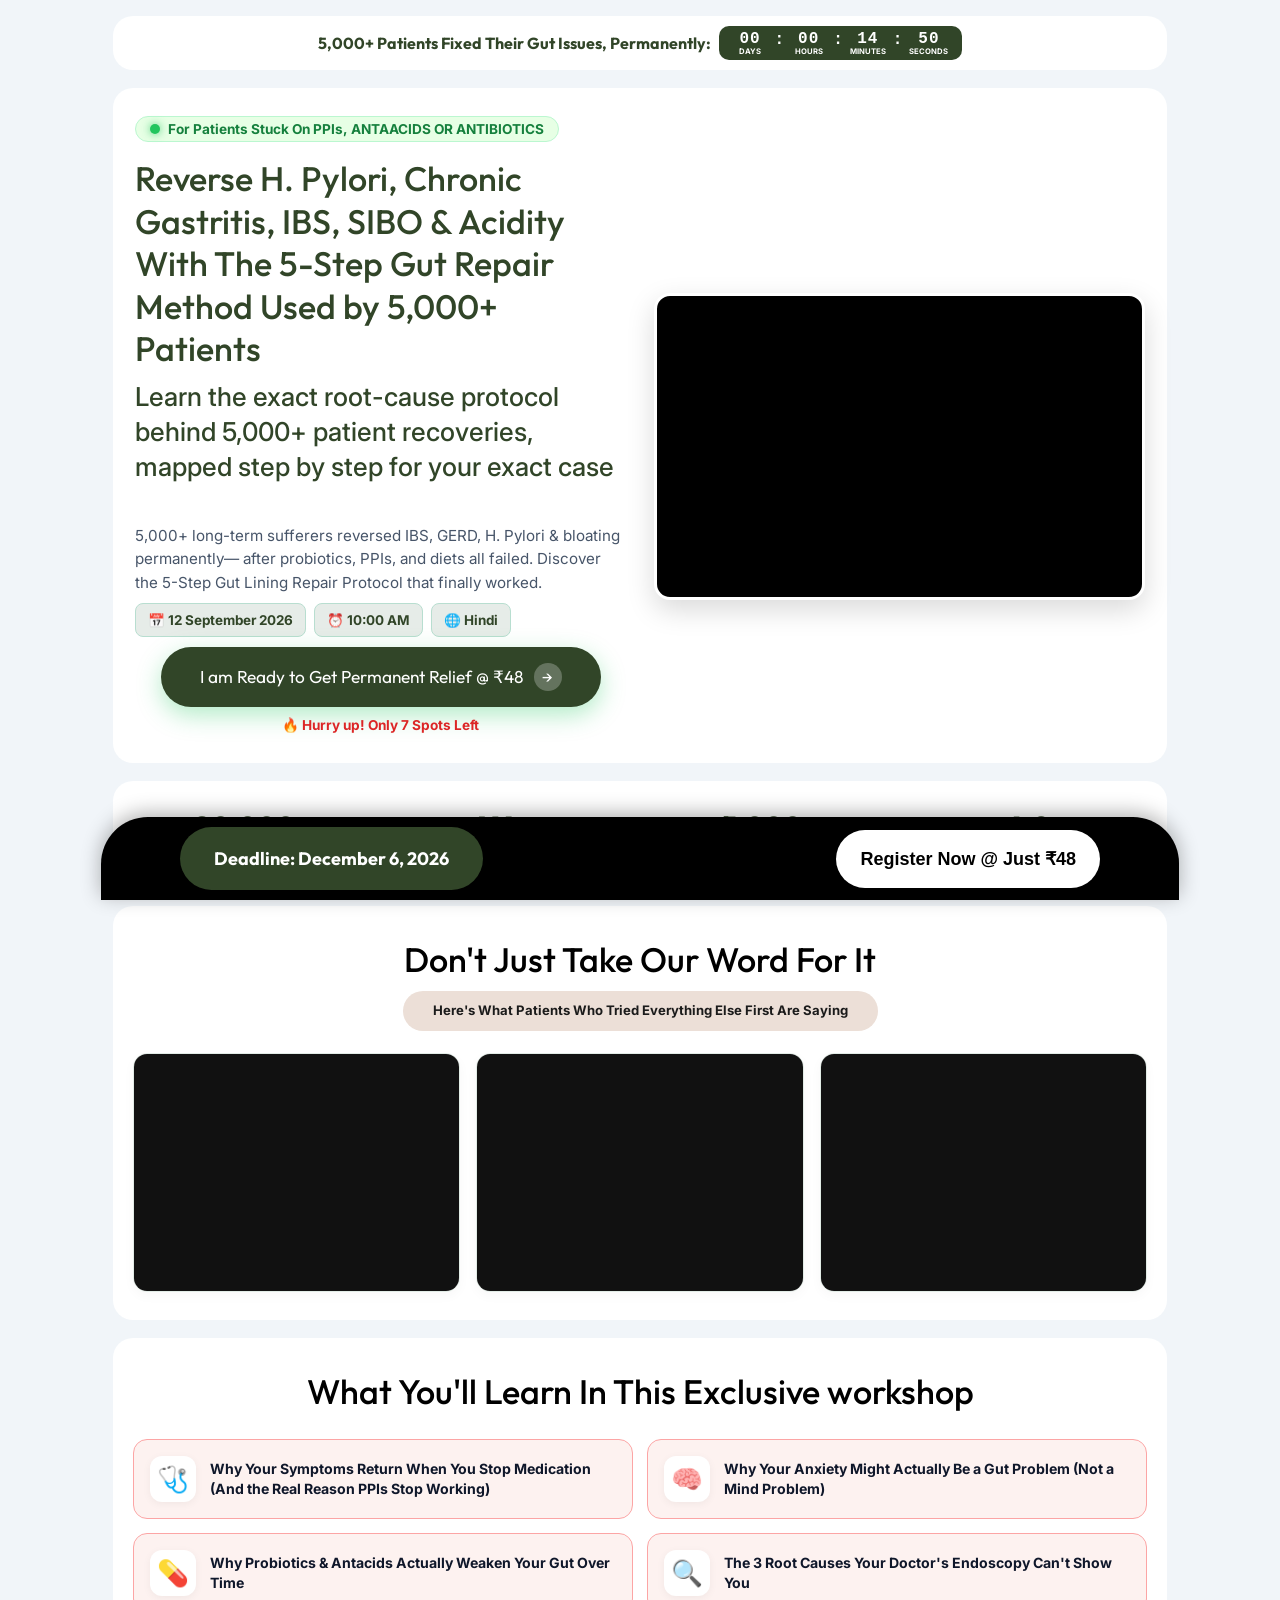
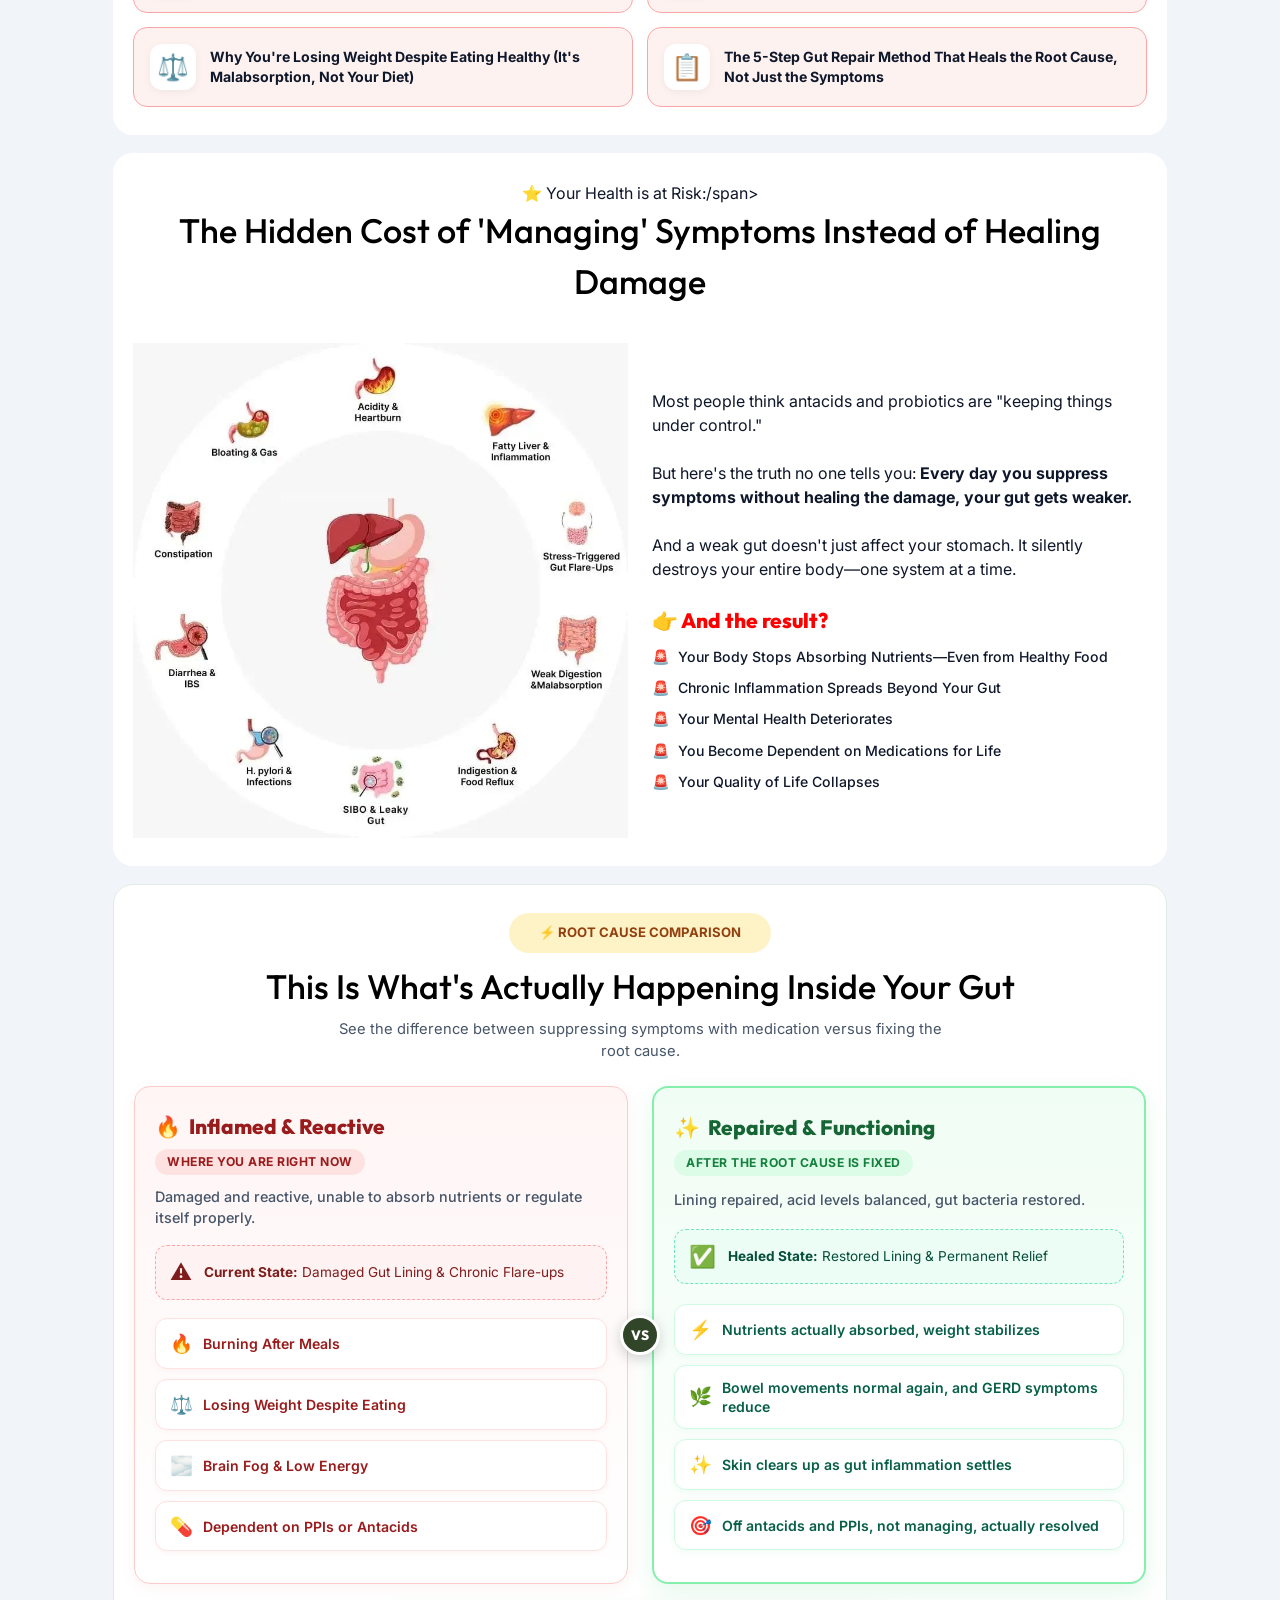
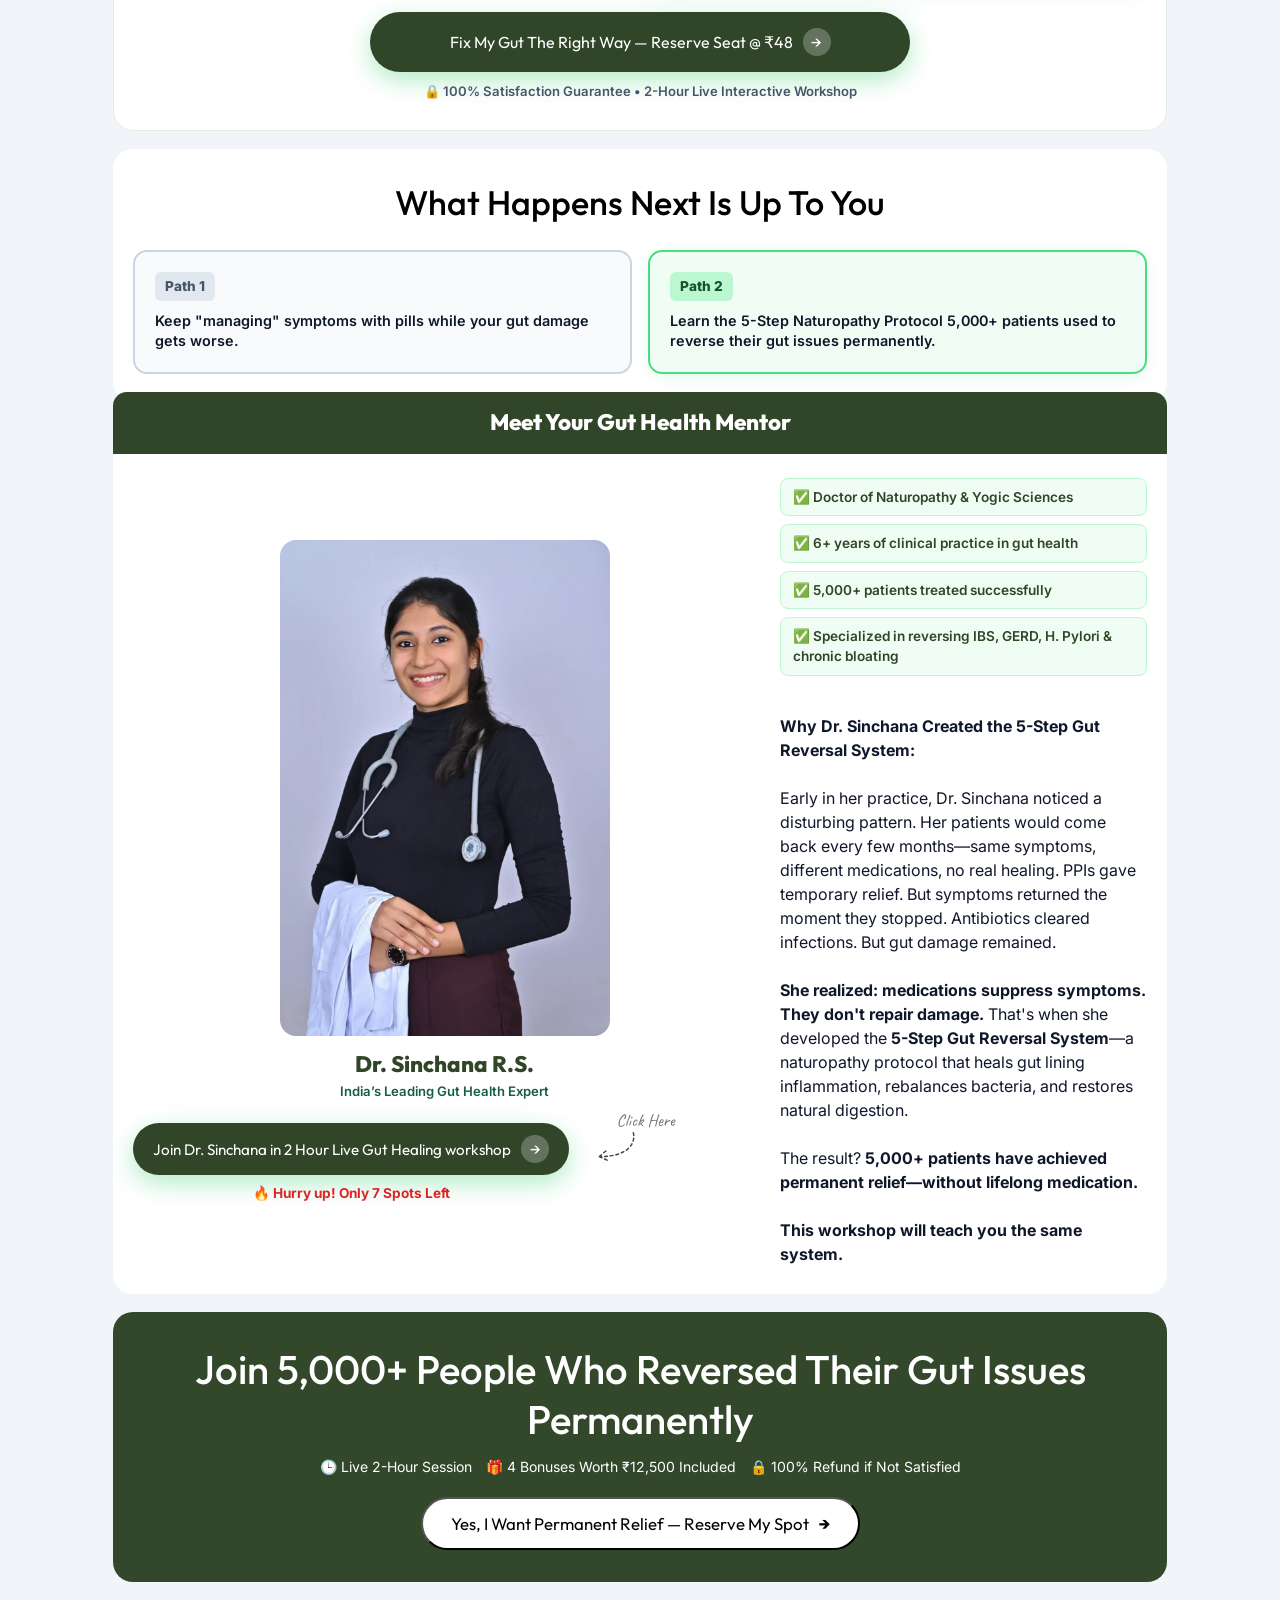
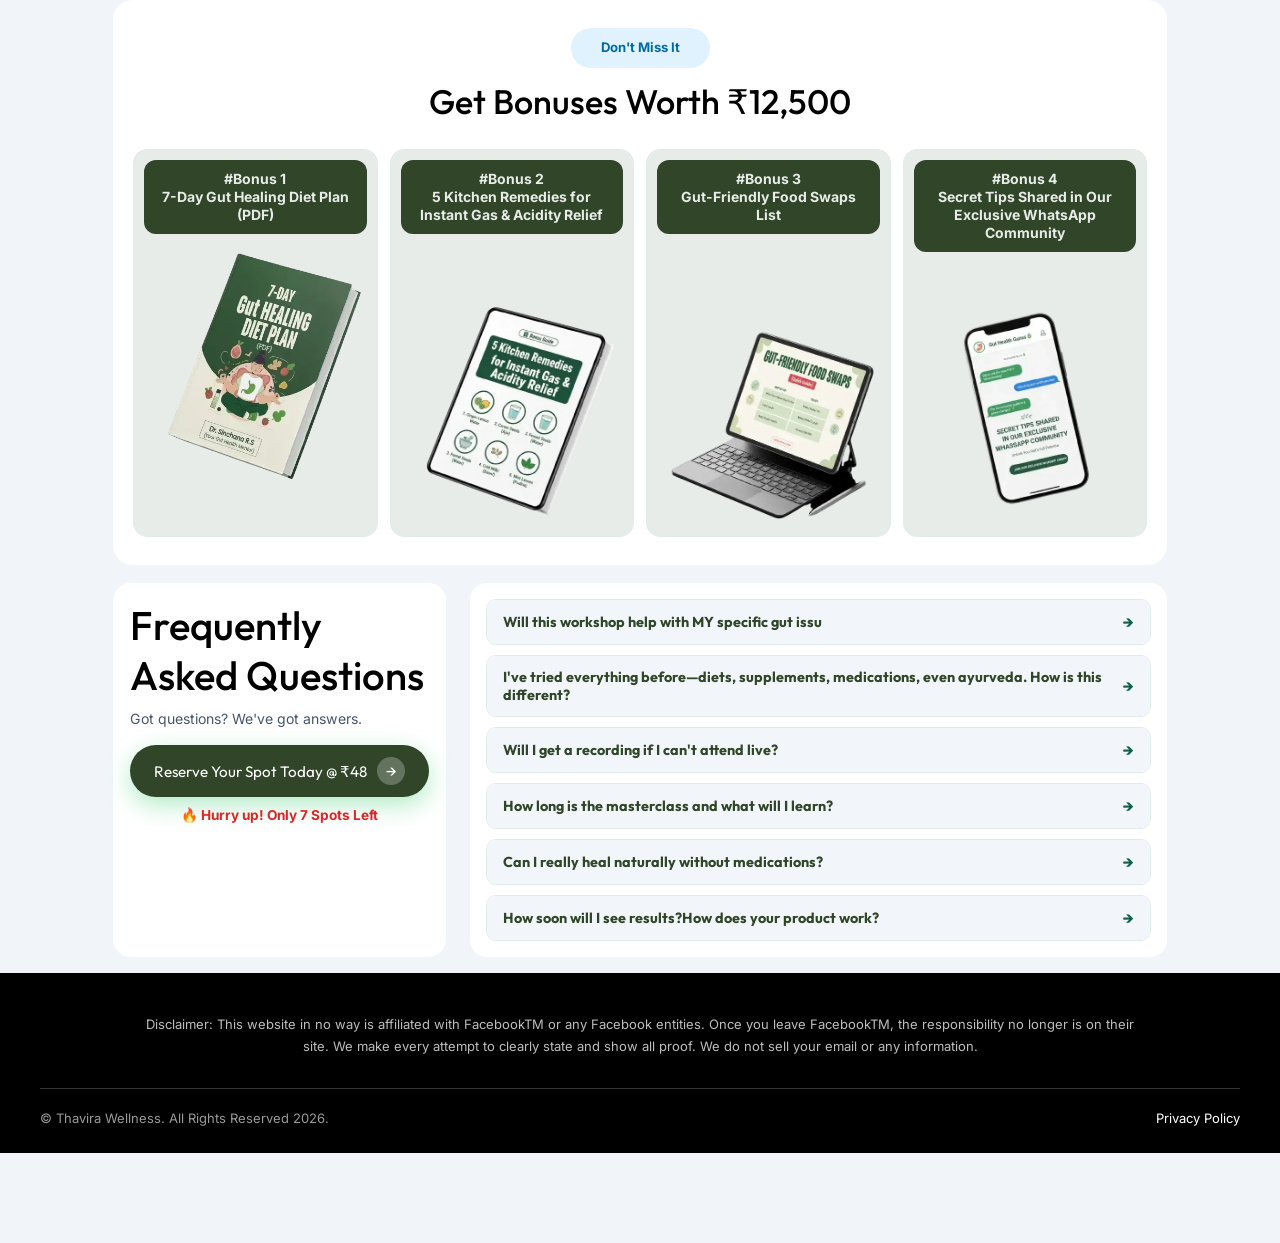
==== commit 19165f0d: "gtm updated" ====
--- a/index.html
+++ b/index.html
@@ -30,24 +30,24 @@
     <!-- End Meta Pixel Code -->
 
     <!-- Google Tag Manager -->
-    <script>(function (w, d, s, l, i) {
-            w[l] = w[l] || []; w[l].push({
-                'gtm.start':
-                    new Date().getTime(), event: 'gtm.js'
-            }); var f = d.getElementsByTagName(s)[0],
-                j = d.createElement(s), dl = l != 'dataLayer' ? '&l=' + l : ''; j.async = true; j.src =
-                    'https://www.googletagmanager.com/gtm.js?id=' + i + dl; f.parentNode.insertBefore(j, f);
-        })(window, document, 'script', 'dataLayer', 'GTM-PVHWJDLZ');</script>
-    <!-- End Google Tag Manager -->
+<script>(function(w,d,s,l,i){w[l]=w[l]||[];w[l].push({'gtm.start':
+new Date().getTime(),event:'gtm.js'});var f=d.getElementsByTagName(s)[0],
+j=d.createElement(s),dl=l!='dataLayer'?'&l='+l:'';j.async=true;j.src=
+'https://www.googletagmanager.com/gtm.js?id='+i+dl;f.parentNode.insertBefore(j,f);
+})(window,document,'script','dataLayer','GTM-K9XWK9J5');</script>
+<!-- End Google Tag Manager -->
+
 
 
 </head>
 
 <body>
-    <!-- Google Tag Manager (noscript) -->
-    <noscript><iframe src="https://www.googletagmanager.com/ns.html?id=GTM-PVHWJDLZ" height="0" width="0"
-            style="display:none;visibility:hidden"></iframe></noscript>
-    <!-- End Google Tag Manager (noscript) -->
+   <!-- Google Tag Manager (noscript) -->
+<noscript><iframe src="https://www.googletagmanager.com/ns.html?id=GTM-K9XWK9J5"
+height="0" width="0" style="display:none;visibility:hidden"></iframe></noscript>
+<!-- End Google Tag Manager (noscript) -->
+
+
 
     <div class="page-wrapper">
 
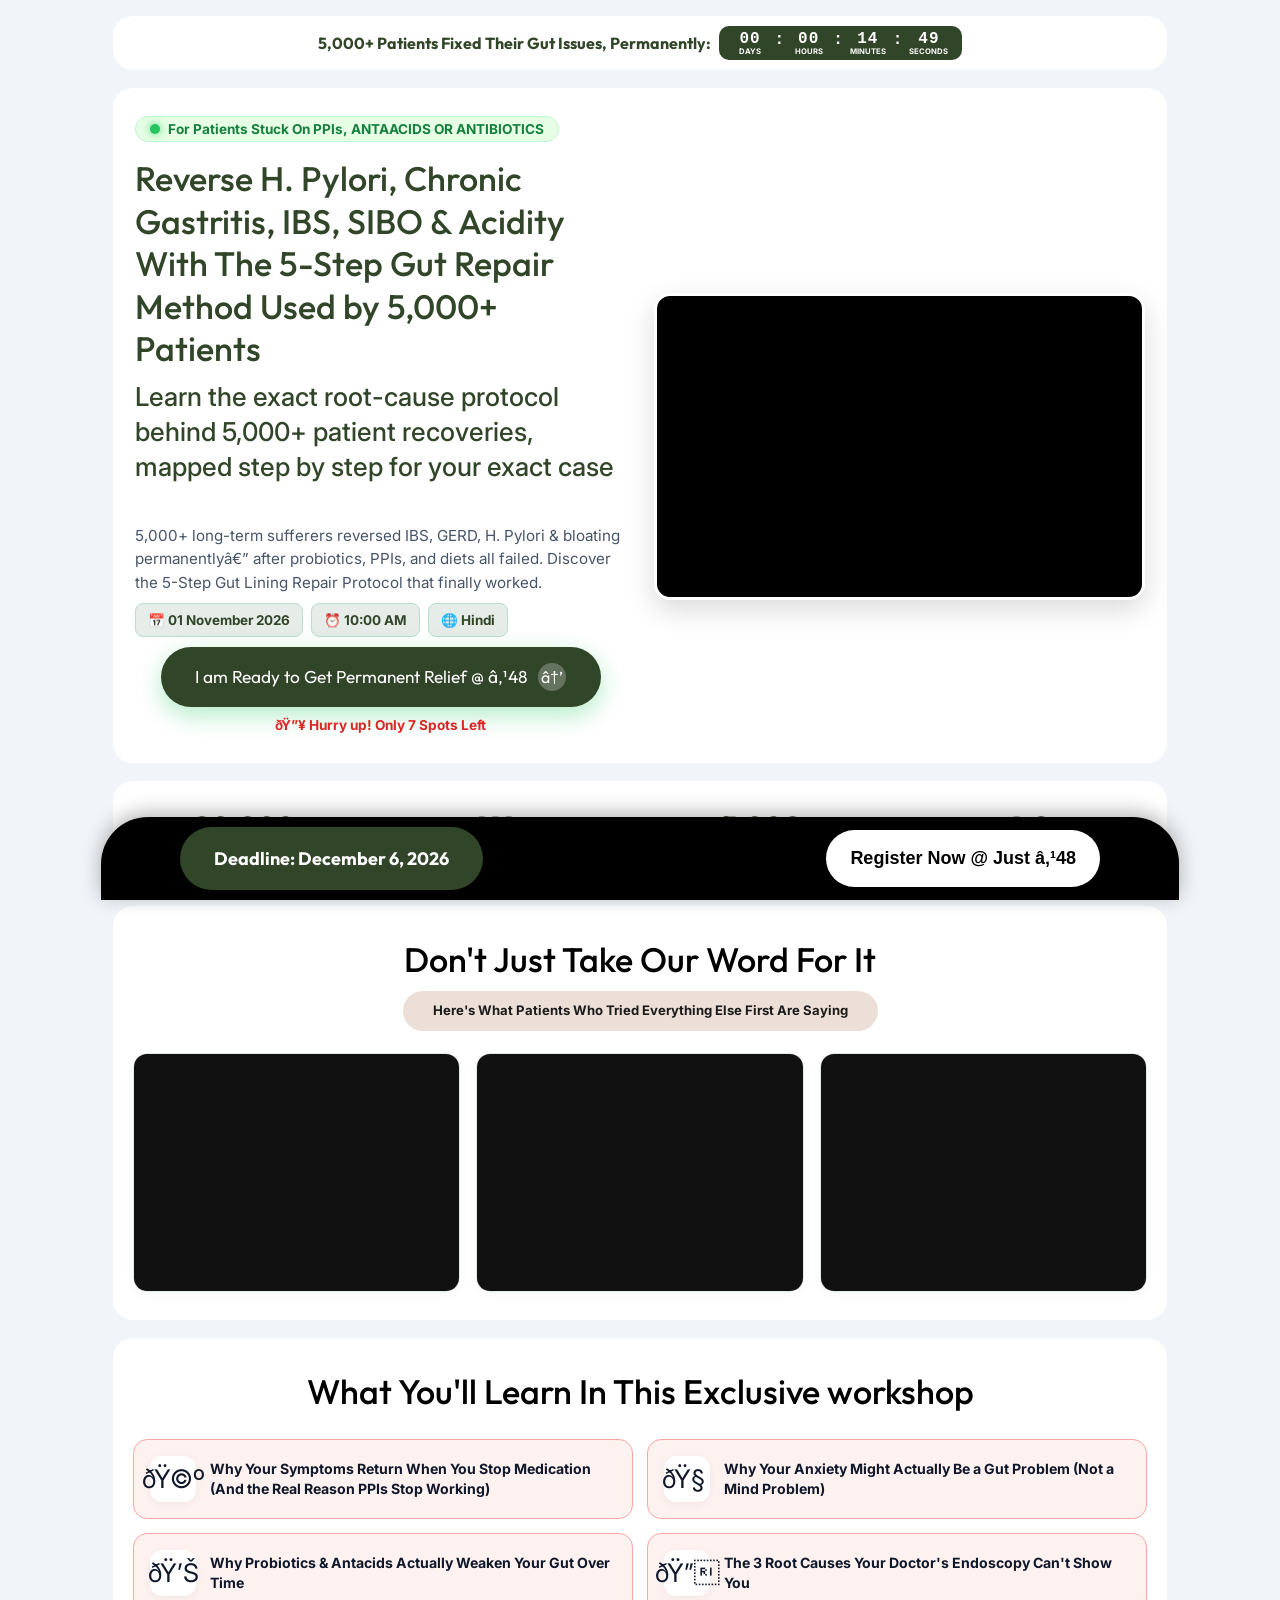
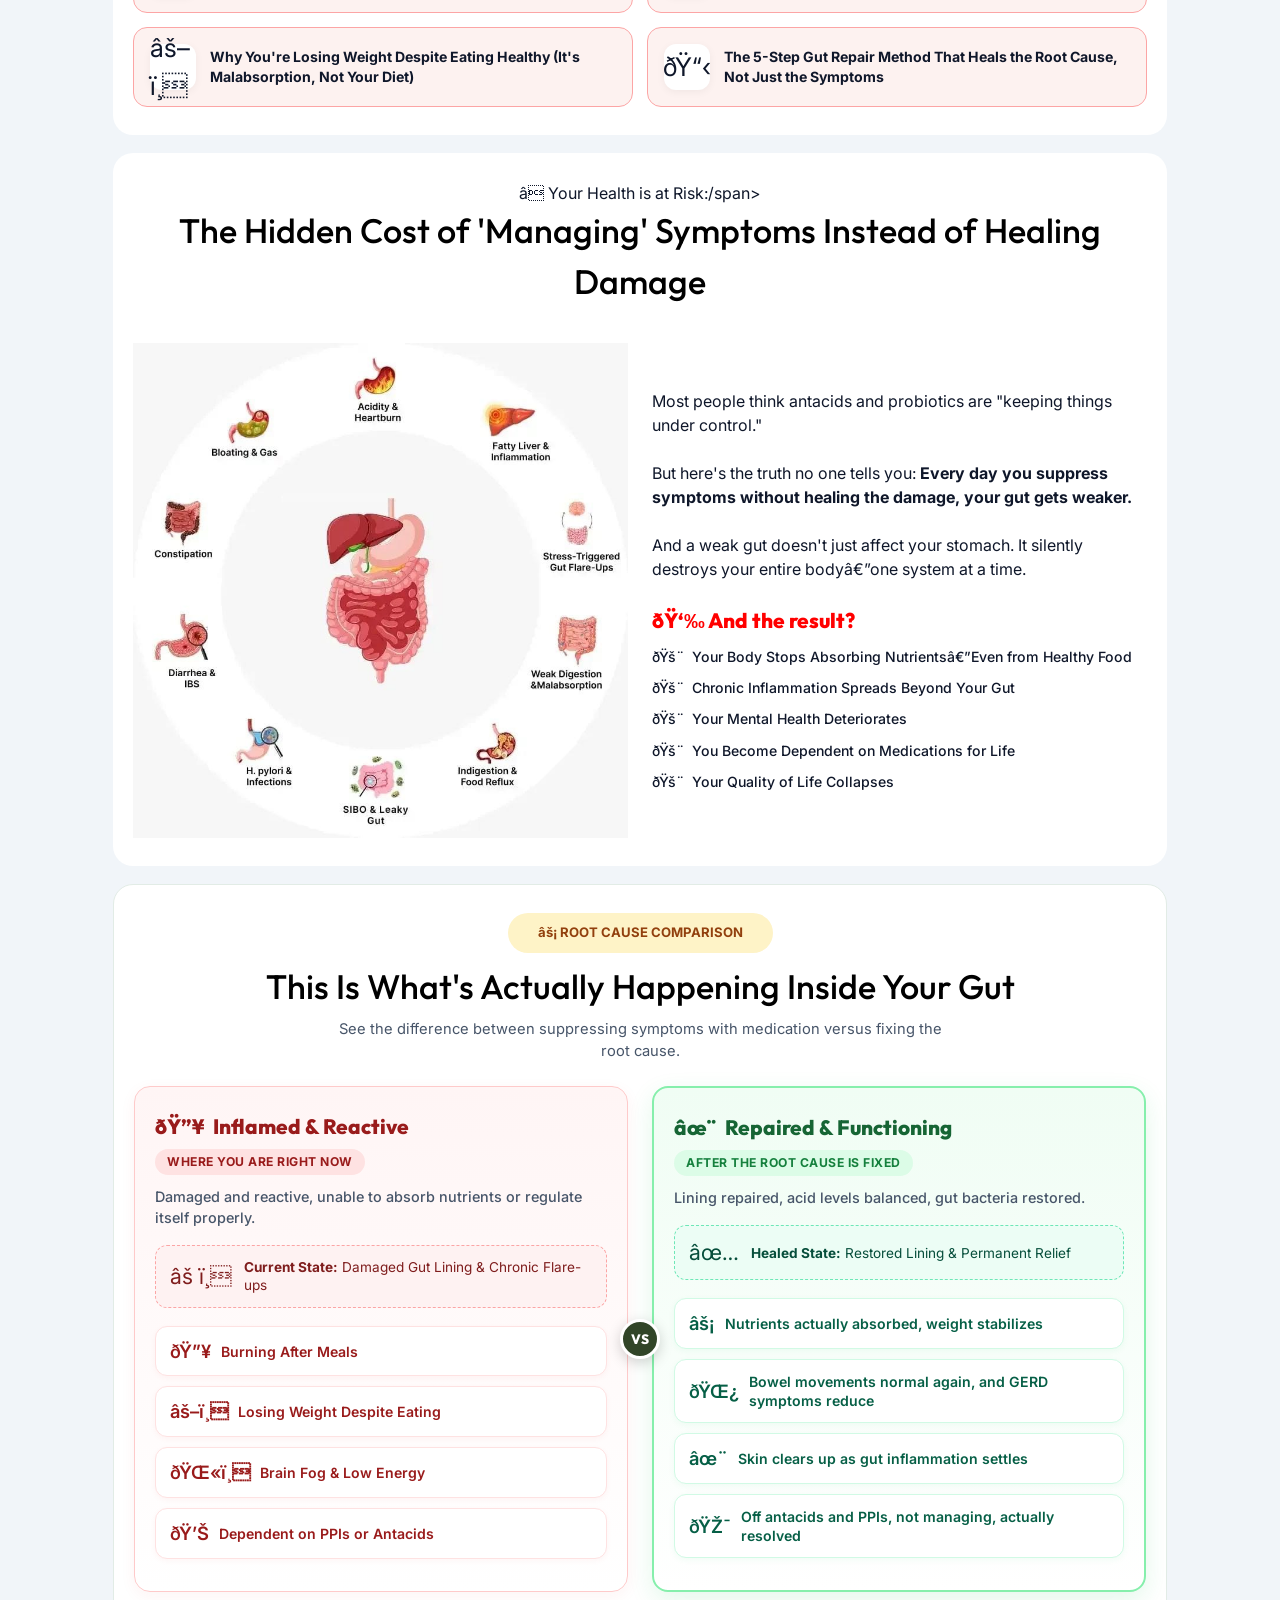
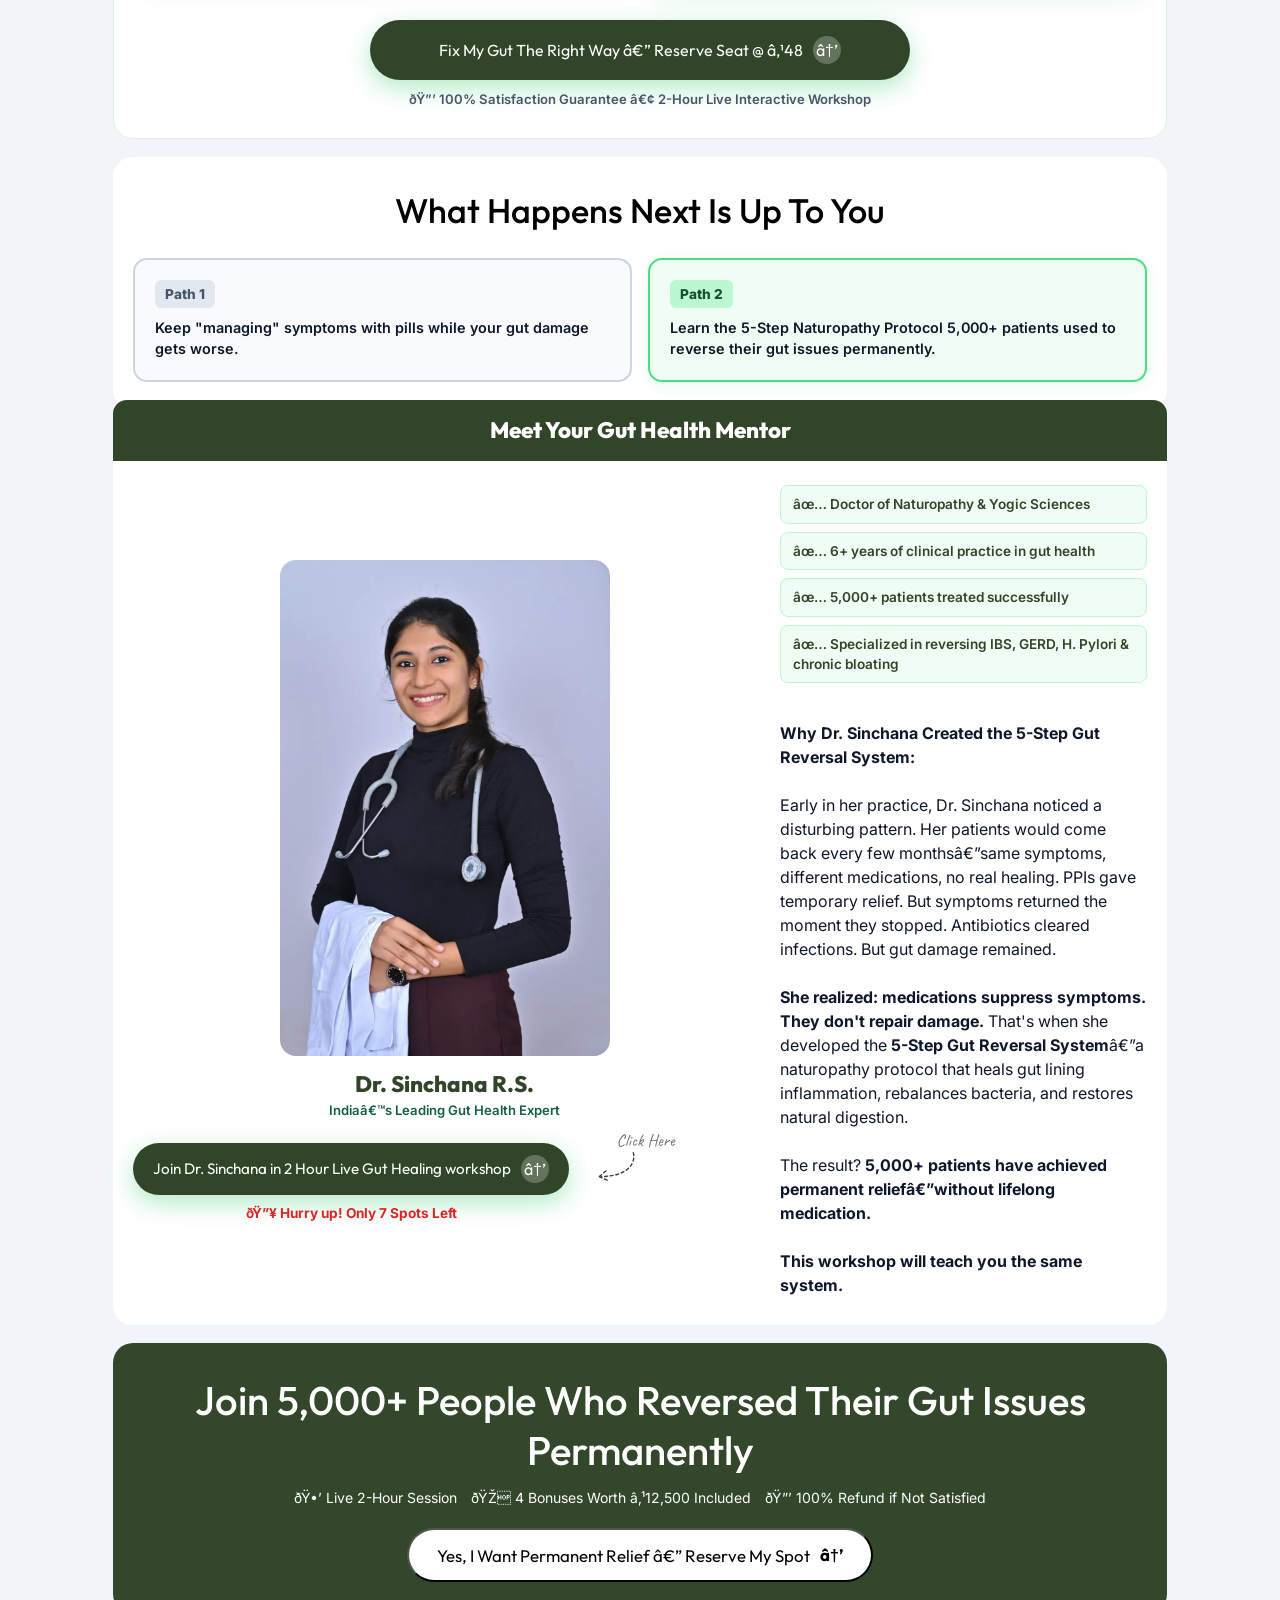
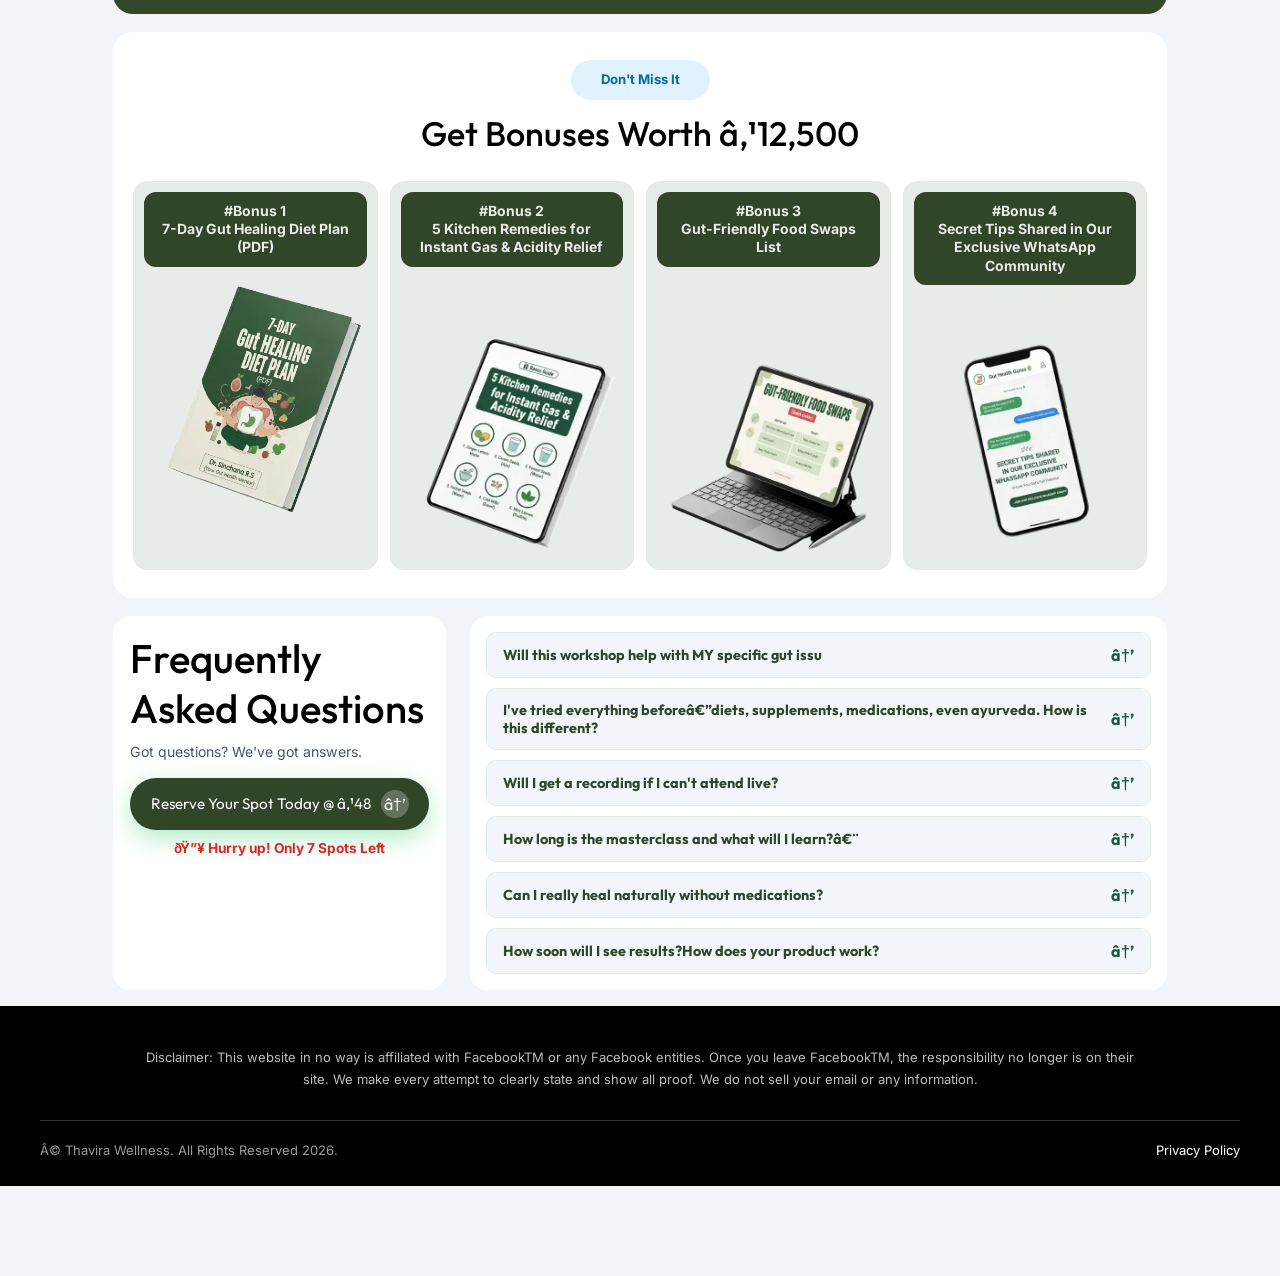
==== commit f6d39f2e: "modify the webinar date" ====
--- a/index.html
+++ b/index.html
@@ -14,7 +14,7 @@
         !function (f, b, e, v, n, t, s) {
             if (f.fbq) return; n = f.fbq = function () {
                 n.callMethod ?
-                n.callMethod.apply(n, arguments) : n.queue.push(arguments)
+                    n.callMethod.apply(n, arguments) : n.queue.push(arguments)
             };
             if (!f._fbq) f._fbq = n; n.push = n; n.loaded = !0; n.version = '2.0';
             n.queue = []; t = b.createElement(e); t.async = !0;
@@ -30,22 +30,25 @@
     <!-- End Meta Pixel Code -->
 
     <!-- Google Tag Manager -->
-<script>(function(w,d,s,l,i){w[l]=w[l]||[];w[l].push({'gtm.start':
-new Date().getTime(),event:'gtm.js'});var f=d.getElementsByTagName(s)[0],
-j=d.createElement(s),dl=l!='dataLayer'?'&l='+l:'';j.async=true;j.src=
-'https://www.googletagmanager.com/gtm.js?id='+i+dl;f.parentNode.insertBefore(j,f);
-})(window,document,'script','dataLayer','GTM-K9XWK9J5');</script>
-<!-- End Google Tag Manager -->
+    <script>(function (w, d, s, l, i) {
+            w[l] = w[l] || []; w[l].push({
+                'gtm.start':
+                    new Date().getTime(), event: 'gtm.js'
+            }); var f = d.getElementsByTagName(s)[0],
+                j = d.createElement(s), dl = l != 'dataLayer' ? '&l=' + l : ''; j.async = true; j.src =
+                    'https://www.googletagmanager.com/gtm.js?id=' + i + dl; f.parentNode.insertBefore(j, f);
+        })(window, document, 'script', 'dataLayer', 'GTM-K9XWK9J5');</script>
+    <!-- End Google Tag Manager -->
 
 
 
 </head>
 
 <body>
-   <!-- Google Tag Manager (noscript) -->
-<noscript><iframe src="https://www.googletagmanager.com/ns.html?id=GTM-K9XWK9J5"
-height="0" width="0" style="display:none;visibility:hidden"></iframe></noscript>
-<!-- End Google Tag Manager (noscript) -->
+    <!-- Google Tag Manager (noscript) -->
+    <noscript><iframe src="https://www.googletagmanager.com/ns.html?id=GTM-K9XWK9J5" height="0" width="0"
+            style="display:none;visibility:hidden"></iframe></noscript>
+    <!-- End Google Tag Manager (noscript) -->
 
 
 
@@ -104,7 +107,7 @@
 
                 <div class="hero-details">
                     <p class="hero-subhead" style="margin-top: 14px;">
-                        5,000+ long-term sufferers reversed IBS, GERD, H. Pylori & bloating permanently—
+                        5,000+ long-term sufferers reversed IBS, GERD, H. Pylori & bloating permanentlyâ€”
                         after probiotics, PPIs, and diets all failed.
 
                         Discover the 5-Step Gut Lining Repair Protocol that finally worked.
@@ -112,19 +115,18 @@
 
 
                     <div class="hero-pills">
-                        <div class="pill-item">📅 12 September 2026</div>
+                        <div class="pill-item">📅 01 November 2026</div>
                         <div class="pill-item">⏰ 10:00 AM</div>
                         <div class="pill-item">🌐 Hindi</div>
                     </div>
 
                     <div class="cta-wrapper">
-                        <button class="btn-green trigger-checkout"
-                            onclick="window.location.href='https://paywebinar.fitumy.in'">
-                            <span>I am Ready to Get Permanent Relief @ ₹48</span>
-                            <div class="arrow-circle">→</div>
+                        <button class="btn-green trigger-checkout">
+                            <span>I am Ready to Get Permanent Relief @ â‚¹48</span>
+                            <div class="arrow-circle">â†’</div>
                         </button>
                         <div class="urgency-red-text">
-                            🔥 Hurry up! Only 7 Spots Left
+                            ðŸ”¥ Hurry up! Only 7 Spots Left
                         </div>
                     </div>
                 </div>
@@ -213,28 +215,28 @@
 
             <div class="curriculum-grid">
                 <div class="pink-curriculum-card">
-                    <div class="pink-card-icon">🩺</div>
+                    <div class="pink-card-icon">ðŸ©º</div>
                     <div class="pink-card-text">
                         Why Your Symptoms Return When You Stop Medication (And the Real Reason PPIs Stop Working)
                     </div>
                 </div>
 
                 <div class="pink-curriculum-card">
-                    <div class="pink-card-icon">🧠</div>
+                    <div class="pink-card-icon">ðŸ§ </div>
                     <div class="pink-card-text">
                         Why Your Anxiety Might Actually Be a Gut Problem (Not a Mind Problem)
                     </div>
                 </div>
 
                 <div class="pink-curriculum-card">
-                    <div class="pink-card-icon">💊</div>
+                    <div class="pink-card-icon">ðŸ’Š</div>
                     <div class="pink-card-text">
                         Why Probiotics & Antacids Actually Weaken Your Gut Over Time
                     </div>
                 </div>
 
                 <div class="pink-curriculum-card">
-                    <div class="pink-card-icon">🔍</div>
+                    <div class="pink-card-icon">ðŸ”</div>
                     <div class="pink-card-text">
                         The 3 Root Causes Your Doctor's Endoscopy Can't Show You
 
@@ -242,7 +244,7 @@
                 </div>
 
                 <div class="pink-curriculum-card">
-                    <div class="pink-card-icon">⚖️</div>
+                    <div class="pink-card-icon">âš–ï¸</div>
                     <div class="pink-card-text">
                         Why You're Losing Weight Despite Eating Healthy (It's Malabsorption, Not Your Diet)
 
@@ -250,7 +252,7 @@
                 </div>
 
                 <div class="pink-curriculum-card">
-                    <div class="pink-card-icon">📋</div>
+                    <div class="pink-card-icon">ðŸ“‹</div>
                     <div class="pink-card-text">
                         The 5-Step Gut Repair Method That Heals the Root Cause, Not Just the Symptoms
                     </div>
@@ -263,7 +265,7 @@
            ========================================================================== -->
         <div class="section-card">
             <div class="section-title-center">
-                <span class="badge-green" style="margin-bottom: 8px; display: inline-block;">⭐ Your Health is at
+                <span class="badge-green" style="margin-bottom: 8px; display: inline-block;">â­ Your Health is at
                     Risk:/span>
                     <h2 class="section-h2">The Hidden Cost of 'Managing' Symptoms Instead of Healing Damage</h2>
             </div>
@@ -287,30 +289,30 @@
                     <p class="">
                         And a weak gut doesn't just affect your stomach.
 
-                        It silently destroys your entire body—one system at a time.
+                        It silently destroys your entire bodyâ€”one system at a time.
                     </p>
                     <br>
 
-                    <h3 style="color: red;" class="">👉 And the result?</h3>
+                    <h3 style="color: red;" class="">ðŸ‘‰ And the result?</h3>
                     <ul class="red-indicator-list">
                         <li>
-                            <span>🚨</span>
-                            <span>Your Body Stops Absorbing Nutrients—Even from Healthy Food</span>
+                            <span>ðŸš¨</span>
+                            <span>Your Body Stops Absorbing Nutrientsâ€”Even from Healthy Food</span>
                         </li>
                         <li>
-                            <span>🚨</span>
+                            <span>ðŸš¨</span>
                             <span>Chronic Inflammation Spreads Beyond Your Gut</span>
                         </li>
                         <li>
-                            <span>🚨</span>
+                            <span>ðŸš¨</span>
                             <span>Your Mental Health Deteriorates</span>
                         </li>
                         <li>
-                            <span>🚨</span>
+                            <span>ðŸš¨</span>
                             <span>You Become Dependent on Medications for Life</span>
                         </li>
                         <li>
-                            <span>🚨</span>
+                            <span>ðŸš¨</span>
                             <span>Your Quality of Life Collapses</span>
                         </li>
                     </ul>
@@ -324,7 +326,7 @@
         <div class="section-card gut-transform-section">
             <div class="section-title-center">
                 <span class="subhead-pill" style="background: #fef3c7; color: #92400e; margin-bottom: 8px;">
-                    ⚡ ROOT CAUSE COMPARISON
+                    âš¡ ROOT CAUSE COMPARISON
                 </span>
                 <h2 class="section-h2">This Is What's Actually Happening Inside Your Gut</h2>
                 <p class="section-subtext"
@@ -338,7 +340,7 @@
                 <div class="gut-panel gut-panel-problem">
                     <div class="gut-panel-header">
                         <div class="gut-panel-badge problem-badge">
-                            <span class="badge-icon">🔥</span>
+                            <span class="badge-icon">ðŸ”¥</span>
                             <span class="badge-text">Inflamed & Reactive</span>
                         </div>
                         <div class="gut-panel-sublabel problem-sublabel">Where You Are Right Now</div>
@@ -349,7 +351,7 @@
                     </p>
 
                     <div class="gut-visual-box problem-visual">
-                        <div class="visual-status-icon">⚠️</div>
+                        <div class="visual-status-icon">âš ï¸</div>
                         <div class="visual-status-text">
                             <strong>Current State:</strong> Damaged Gut Lining & Chronic Flare-ups
                         </div>
@@ -357,19 +359,19 @@
 
                     <div class="gut-tags-list">
                         <div class="gut-tag-item tag-problem">
-                            <span class="tag-icon">🔥</span>
+                            <span class="tag-icon">ðŸ”¥</span>
                             <span class="tag-text">Burning After Meals</span>
                         </div>
                         <div class="gut-tag-item tag-problem">
-                            <span class="tag-icon">⚖️</span>
+                            <span class="tag-icon">âš–ï¸</span>
                             <span class="tag-text">Losing Weight Despite Eating</span>
                         </div>
                         <div class="gut-tag-item tag-problem">
-                            <span class="tag-icon">🌫️</span>
+                            <span class="tag-icon">ðŸŒ«ï¸</span>
                             <span class="tag-text">Brain Fog & Low Energy</span>
                         </div>
                         <div class="gut-tag-item tag-problem">
-                            <span class="tag-icon">💊</span>
+                            <span class="tag-icon">ðŸ’Š</span>
                             <span class="tag-text">Dependent on PPIs or Antacids</span>
                         </div>
                     </div>
@@ -384,7 +386,7 @@
                 <div class="gut-panel gut-panel-solution">
                     <div class="gut-panel-header">
                         <div class="gut-panel-badge solution-badge">
-                            <span class="badge-icon">✨</span>
+                            <span class="badge-icon">âœ¨</span>
                             <span class="badge-text">Repaired & Functioning</span>
                         </div>
                         <div class="gut-panel-sublabel solution-sublabel">After the Root Cause Is Fixed</div>
@@ -395,7 +397,7 @@
                     </p>
 
                     <div class="gut-visual-box solution-visual">
-                        <div class="visual-status-icon">✅</div>
+                        <div class="visual-status-icon">âœ…</div>
                         <div class="visual-status-text">
                             <strong>Healed State:</strong> Restored Lining & Permanent Relief
                         </div>
@@ -403,19 +405,19 @@
 
                     <div class="gut-tags-list">
                         <div class="gut-tag-item tag-solution">
-                            <span class="tag-icon">⚡</span>
+                            <span class="tag-icon">âš¡</span>
                             <span class="tag-text">Nutrients actually absorbed, weight stabilizes</span>
                         </div>
                         <div class="gut-tag-item tag-solution">
-                            <span class="tag-icon">🌿</span>
+                            <span class="tag-icon">ðŸŒ¿</span>
                             <span class="tag-text">Bowel movements normal again, and GERD symptoms reduce</span>
                         </div>
                         <div class="gut-tag-item tag-solution">
-                            <span class="tag-icon">✨</span>
+                            <span class="tag-icon">âœ¨</span>
                             <span class="tag-text">Skin clears up as gut inflammation settles</span>
                         </div>
                         <div class="gut-tag-item tag-solution">
-                            <span class="tag-icon">🎯</span>
+                            <span class="tag-icon">ðŸŽ¯</span>
                             <span class="tag-text">Off antacids and PPIs, not managing, actually resolved</span>
                         </div>
                     </div>
@@ -424,13 +426,12 @@
 
             <!-- CTA SECTION -->
             <div class="gut-cta-container">
-                <button class="btn-green trigger-checkout" style="width: 100%; max-width: 540px; font-size: 1rem;"
-                    onclick="window.location.href='https://paywebinar.fitumy.in'">
-                    <span>Fix My Gut The Right Way — Reserve Seat @ ₹48</span>
-                    <div class="arrow-circle">→</div>
+                <button class="btn-green trigger-checkout" style="width: 100%; max-width: 540px; font-size: 1rem;">
+                    <span>Fix My Gut The Right Way â€” Reserve Seat @ â‚¹48</span>
+                    <div class="arrow-circle">â†’</div>
                 </button>
                 <p class="gut-cta-subtext">
-                    🔒 100% Satisfaction Guarantee • 2-Hour Live Interactive Workshop
+                    ðŸ”’ 100% Satisfaction Guarantee â€¢ 2-Hour Live Interactive Workshop
                 </p>
             </div>
         </div>
@@ -473,17 +474,16 @@
                     <div class="mentor-image-wrapper">
                         <img src="assets/DrSinchana.webp" alt="Dr. Sinchana R.S.">
                         <h3 class="mentor-name">Dr. Sinchana R.S.</h3>
-                        <p class="mentor-subtitle">India’s Leading Gut Health Expert</p>
+                        <p class="mentor-subtitle">Indiaâ€™s Leading Gut Health Expert</p>
                     </div>
 
                     <div class="cta-wrapper click-here-wrapper">
-                        <button class="btn-green trigger-checkout" style="font-size: 0.95rem; padding: 12px 20px;"
-                            onclick="window.location.href='https://paywebinar.fitumy.in'">
+                        <button class="btn-green trigger-checkout" style="font-size: 0.95rem; padding: 12px 20px;">
                             <span>Join Dr. Sinchana in 2 Hour Live Gut Healing workshop</span>
-                            <div class="arrow-circle">→</div>
+                            <div class="arrow-circle">â†’</div>
                         </button>
                         <div class="urgency-red-text">
-                            🔥 Hurry up! Only 7 Spots Left
+                            ðŸ”¥ Hurry up! Only 7 Spots Left
                         </div>
                         <img id="click-here" src="assets/click-here.svg" alt="Click Here">
                     </div>
@@ -494,10 +494,10 @@
 
                 <div class="mentor-info-col">
                     <ul class="mentor-bullets">
-                        <li>✅ Doctor of Naturopathy & Yogic Sciences</li>
-                        <li>✅ 6+ years of clinical practice in gut health</li>
-                        <li>✅ 5,000+ patients treated successfully</li>
-                        <li>✅ Specialized in reversing IBS, GERD, H. Pylori & chronic bloating</li>
+                        <li>âœ… Doctor of Naturopathy & Yogic Sciences</li>
+                        <li>âœ… 6+ years of clinical practice in gut health</li>
+                        <li>âœ… 5,000+ patients treated successfully</li>
+                        <li>âœ… Specialized in reversing IBS, GERD, H. Pylori & chronic bloating</li>
                     </ul>
                     <br>
                     <b class="">
@@ -507,7 +507,7 @@
                     <p class="">
                         Early in her practice, Dr. Sinchana noticed a disturbing pattern.
 
-                        Her patients would come back every few months—same symptoms, different medications, no real
+                        Her patients would come back every few monthsâ€”same symptoms, different medications, no real
                         healing.
 
                         PPIs gave temporary relief. But symptoms returned the moment they stopped.
@@ -518,13 +518,13 @@
                     <p class="">
                         <b>She realized: medications suppress symptoms. They don't repair damage.</b>
 
-                        That's when she developed the <b>5-Step Gut Reversal System</b>—a naturopathy protocol that
+                        That's when she developed the <b>5-Step Gut Reversal System</b>â€”a naturopathy protocol that
                         heals gut lining inflammation,
                         rebalances bacteria, and restores natural digestion.
                     </p>
                     <br>
                     <p class="">
-                        The result? <b>5,000+ patients have achieved permanent relief—without lifelong medication.</b>
+                        The result? <b>5,000+ patients have achieved permanent reliefâ€”without lifelong medication.</b>
                     </p>
                     <br>
                     <b class="">This workshop will teach you the same system.</b>
@@ -539,15 +539,14 @@
             <h2>Join 5,000+ People Who Reversed Their Gut Issues Permanently</h2>
 
             <div class="banner-features-row">
-                <span>🕒 Live 2-Hour Session</span>
-                <span>🎁 4 Bonuses Worth ₹12,500 Included</span>
-                <span>🔒 100% Refund if Not Satisfied</span>
-            </div>
-
-            <button class="btn-white-cta trigger-checkout"
-                onclick="window.location.href='https://paywebinar.fitumy.in'">
-                <span>Yes, I Want Permanent Relief — Reserve My Spot</span>
-                <span style="font-weight: bold;">→</span>
+                <span>ðŸ•’ Live 2-Hour Session</span>
+                <span>ðŸŽ 4 Bonuses Worth â‚¹12,500 Included</span>
+                <span>ðŸ”’ 100% Refund if Not Satisfied</span>
+            </div>
+
+            <button class="btn-white-cta trigger-checkout">
+                <span>Yes, I Want Permanent Relief â€” Reserve My Spot</span>
+                <span style="font-weight: bold;">â†’</span>
             </button>
         </div>
 
@@ -558,7 +557,7 @@
             <div class="section-title-center">
                 <span class="subhead-pill" style="background: #e0f2fe; color: #0369a1; margin-bottom: 8px;">Don't Miss
                     It</span>
-                <h2 class="section-h2">Get Bonuses Worth ₹12,500</h2>
+                <h2 class="section-h2">Get Bonuses Worth â‚¹12,500</h2>
             </div>
 
             <div class="bonuses-grid">
@@ -627,13 +626,12 @@
                     <p>Got questions? We've got answers.</p>
 
                     <div class="cta-wrapper">
-                        <button class="btn-green trigger-checkout" style="font-size: 0.95rem; padding: 12px 20px;"
-                            onclick="window.location.href='https://paywebinar.fitumy.in'">
-                            <span>Reserve Your Spot Today @ ₹48</span>
-                            <div class="arrow-circle">→</div>
+                        <button class="btn-green trigger-checkout" style="font-size: 0.95rem; padding: 12px 20px;">
+                            <span>Reserve Your Spot Today @ â‚¹48</span>
+                            <div class="arrow-circle">â†’</div>
                         </button>
                         <div class="urgency-red-text">
-                            🔥 Hurry up! Only 7 Spots Left
+                            ðŸ”¥ Hurry up! Only 7 Spots Left
                         </div>
                     </div>
                 </div>
@@ -644,24 +642,24 @@
                         <div class="faq-item">
                             <button class="faq-btn">
                                 <span>Will this workshop help with MY specific gut issu</span>
-                                <span class="faq-arrow">→</span>
+                                <span class="faq-arrow">â†’</span>
                             </button>
                             <div class="faq-body">
                                 Yes. Whether you're dealing with IBS, GERD, acid reflux, bloating, constipation, H.
                                 Pylori complications, gastritis, or
-                                SIBO—the root causes are often the same: gut lining damage, bacterial imbalance, and
+                                SIBOâ€”the root causes are often the same: gut lining damage, bacterial imbalance, and
                                 chronic inflammation.
                                 Dr. Sinchana will explain the underlying mechanisms that cause ALL these conditions, and
                                 how the 5-Step Naturopathy
-                                Protocol addresses them at the root—not just symptom by symptom.
+                                Protocol addresses them at the rootâ€”not just symptom by symptom.
                             </div>
                         </div>
 
                         <div class="faq-item">
                             <button class="faq-btn">
-                                <span>I've tried everything before—diets, supplements, medications, even ayurveda. How
+                                <span>I've tried everything beforeâ€”diets, supplements, medications, even ayurveda. How
                                     is this different?</span>
-                                <span class="faq-arrow">→</span>
+                                <span class="faq-arrow">â†’</span>
                             </button>
                             <div class="faq-body">
                                 Most treatments you've tried only suppress symptoms temporarily:
@@ -680,7 +678,7 @@
 
                                 Restoring gut motility and acid balance (so your body heals itself)
 
-                                This is why patients get permanent relief—not just temporary symptom suppression.
+                                This is why patients get permanent reliefâ€”not just temporary symptom suppression.
 
                                 Over 5,000+ people who "tried everything" found this approach finally worked.
                             </div>
@@ -689,24 +687,24 @@
                         <div class="faq-item">
                             <button class="faq-btn">
                                 <span>Will I get a recording if I can't attend live?</span>
-                                <span class="faq-arrow">→</span>
+                                <span class="faq-arrow">â†’</span>
                             </button>
                             <div class="faq-body">
                                 No recordings are provided. This is a live, interactive session so you can ask questions
                                 and experience the guided
-                                meditation and exercises in real-time — which is where the immediate relief and insights
+                                meditation and exercises in real-time â€” which is where the immediate relief and
+                                insights
                                 happen.
                             </div>
                         </div>
 
                         <div class="faq-item">
                             <button class="faq-btn">
-                                <span>How long is the masterclass and what will I learn? -</span>
-                                <span class="faq-arrow">→</span>
+                                <span>How long is the masterclass and what will I learn?â€¨</span>
+                                <span class="faq-arrow">â†’</span>
                             </button>
                             <div class="faq-body">
-                                The live session lasts 2–3 hours, covering:
+                                The live session lasts 2â€“3 hours, covering:
 
                                 The 6-stage gut cascade & root causes of your symptoms
 
@@ -723,7 +721,7 @@
                         <div class="faq-item">
                             <button class="faq-btn">
                                 <span>Can I really heal naturally without medications?</span>
-                                <span class="faq-arrow">→</span>
+                                <span class="faq-arrow">â†’</span>
                             </button>
                             <div class="faq-body">
                                 If you're currently on PPIs, antacids, or other medications: We don't recommend stopping
@@ -732,7 +730,7 @@
                                 and naturopathy practices.
 
                                 The goal: Reduce and eventually eliminate medication dependency as your gut repairs
-                                itself—not just swap pills for
+                                itselfâ€”not just swap pills for
                                 supplements.
 
                                 Many of our patients are now completely medication-free, but we do this gradually and
@@ -744,7 +742,7 @@
                             <button class="faq-btn">
                                 <span>How soon will I see results?How does your product work?
                                 </span>
-                                <span class="faq-arrow">→</span>
+                                <span class="faq-arrow">â†’</span>
                             </button>
                             <div class="faq-body">
                                 This depends on:
@@ -786,7 +784,7 @@
                 and show all proof. We do not sell your email or any information.
             </p>
             <div class="site-footer-meta">
-                <p>© Thavira Wellness. All Rights Reserved 2026.</p>
+                <p>Â© Thavira Wellness. All Rights Reserved 2026.</p>
                 <a href="https://thavirahealth.com/privacy_policy.html">Privacy Policy</a>
             </div>
         </div>
@@ -800,8 +798,8 @@
             <div class="sticky-timer-text" id="sticky-timer-text">
                 Deadline:
             </div>
-            <button class="bottom-btn trigger-checkout" onclick="window.location.href='https://paywebinar.fitumy.in'">
-                Register Now @ Just ₹48
+            <button class="bottom-btn trigger-checkout">
+                Register Now @ Just â‚¹48
             </button>
         </div>
     </div>
@@ -809,7 +807,7 @@
 
 
 
-    <script src="script.js"></script>
+    <script src="script.js?v=20261004"></script>
 </body>
 
 </html>
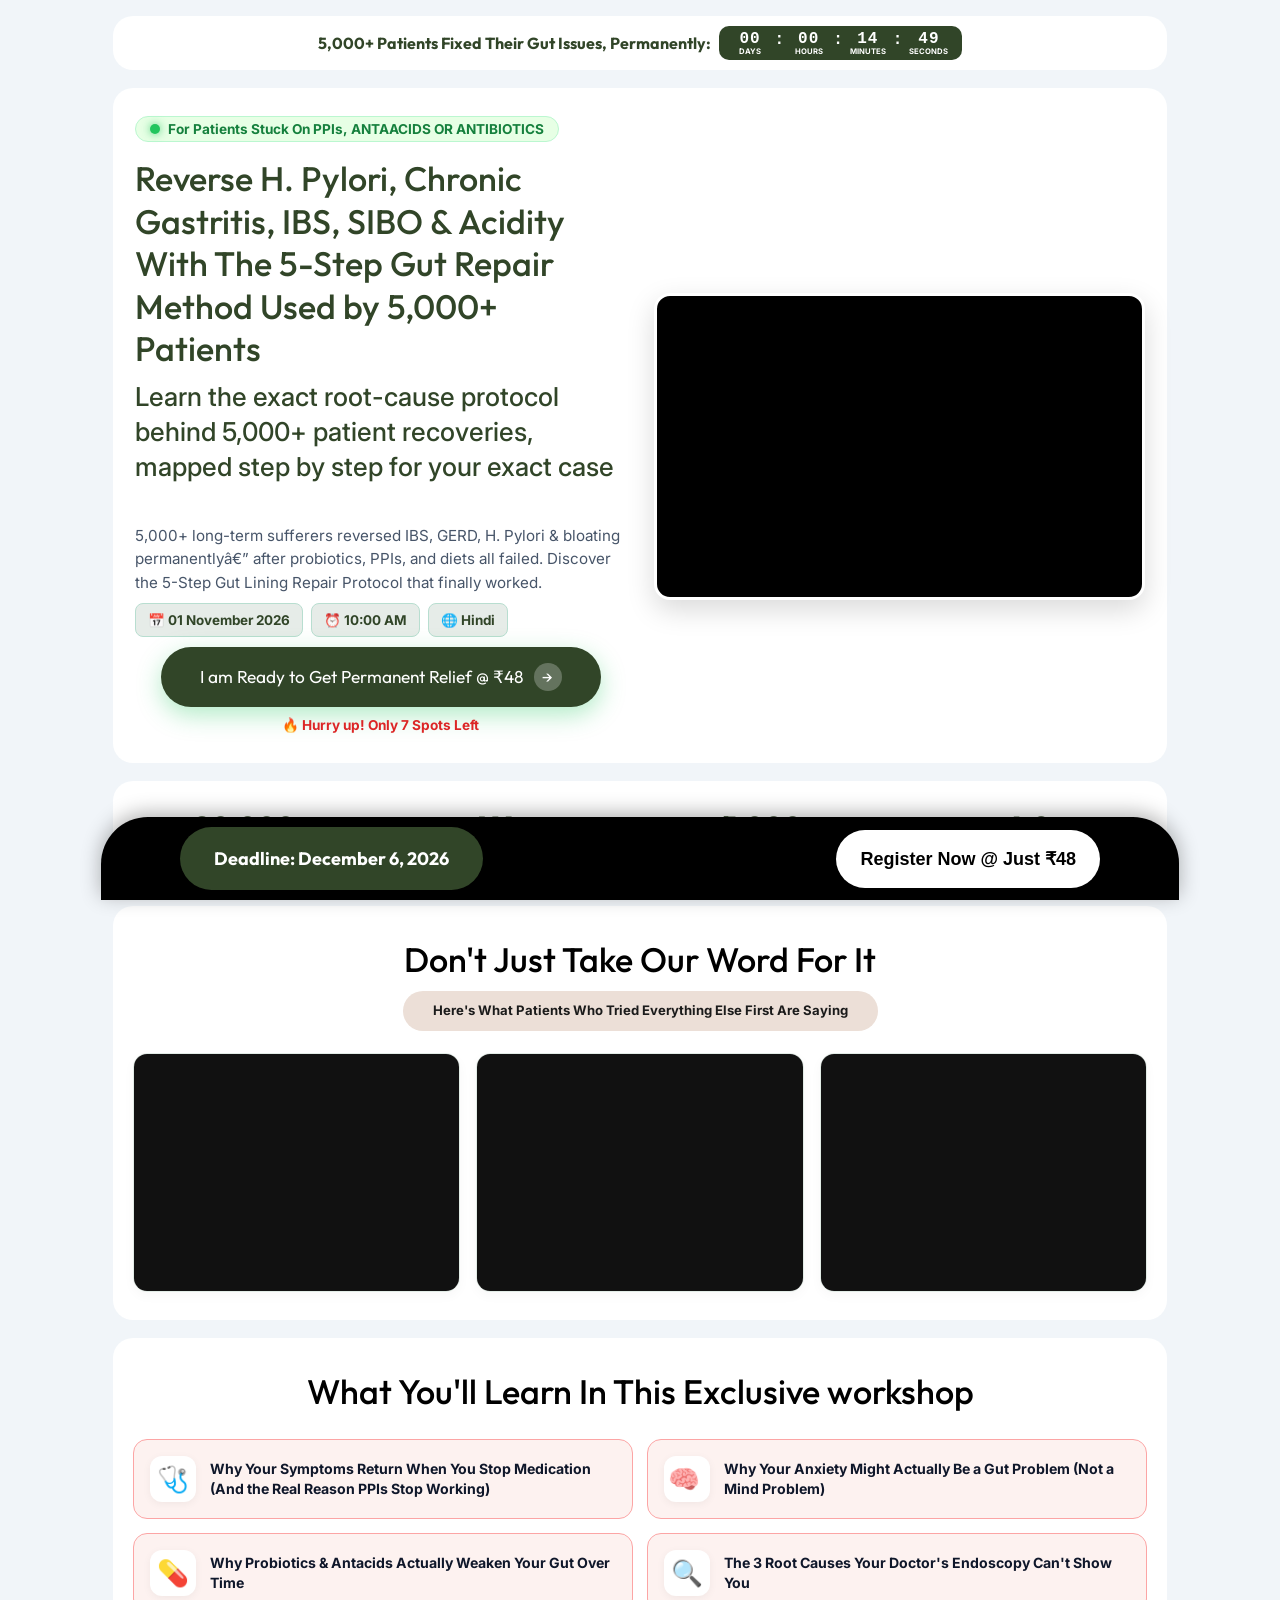
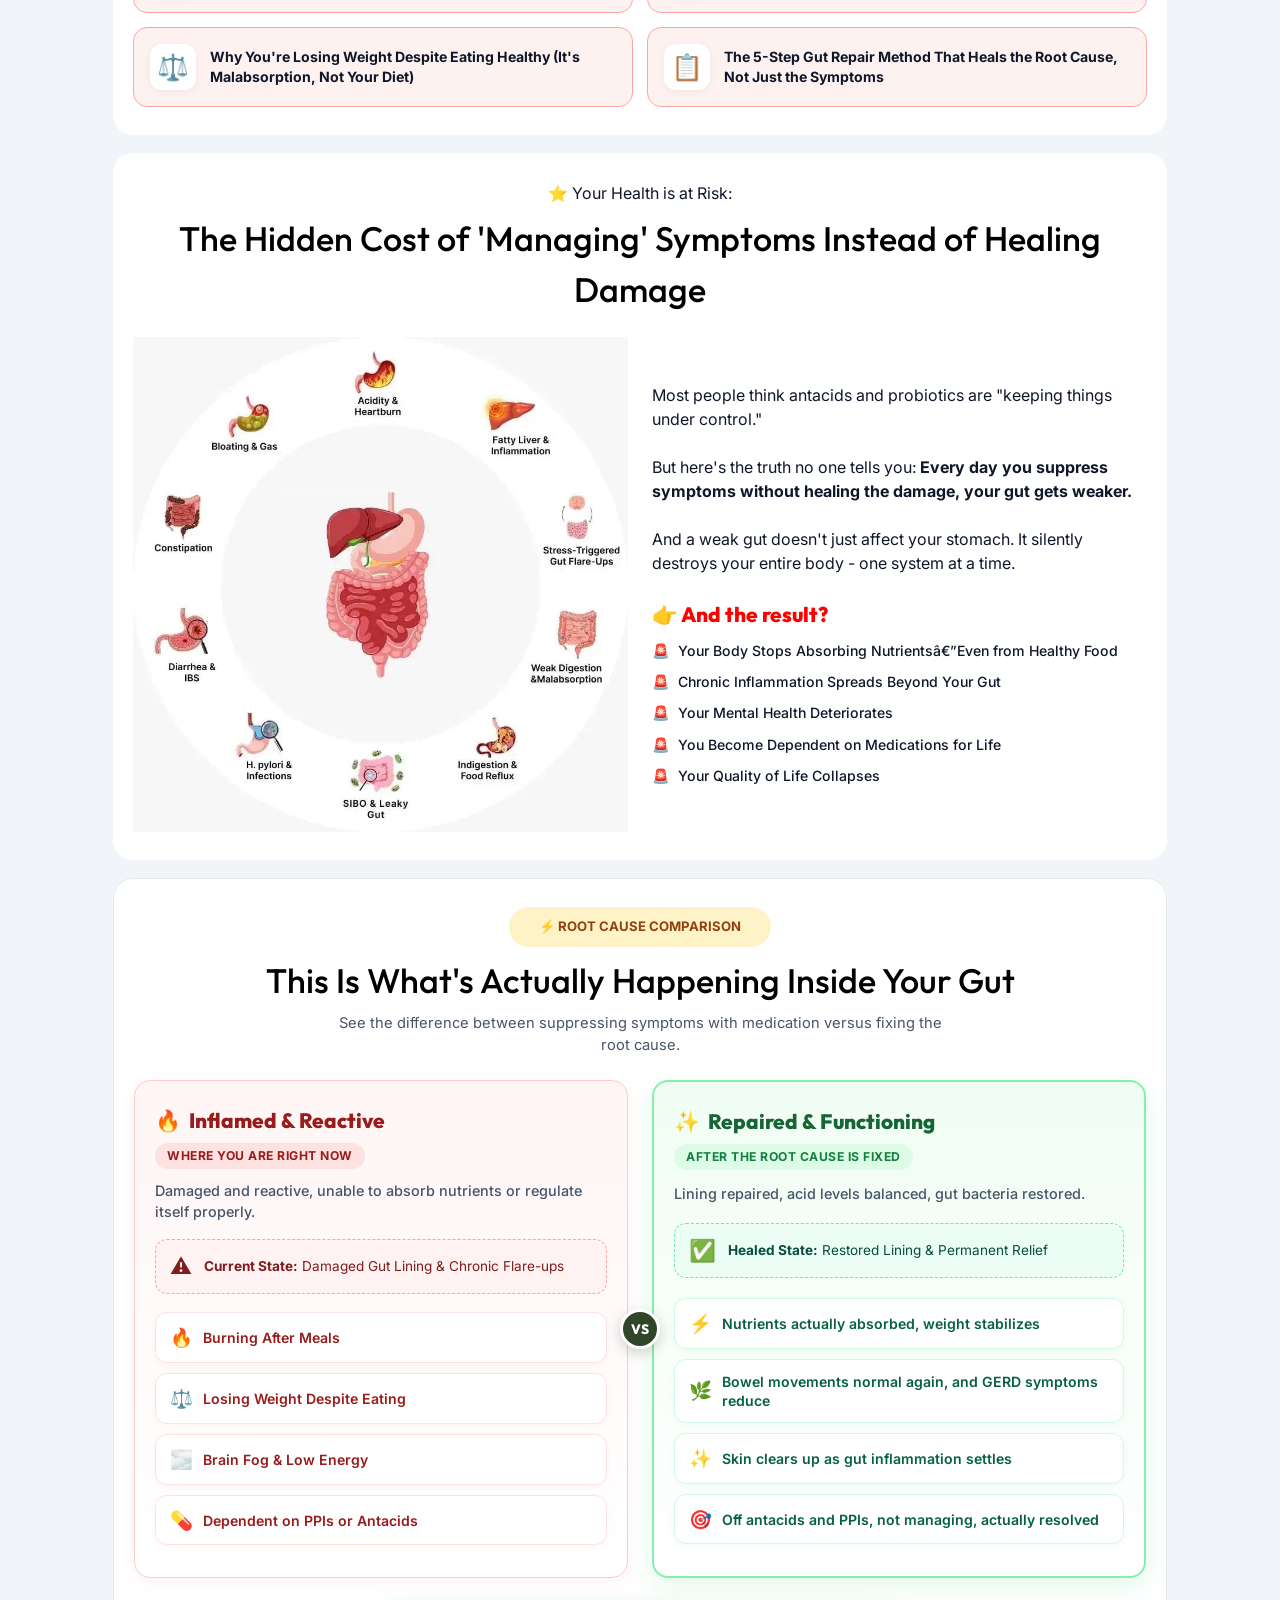
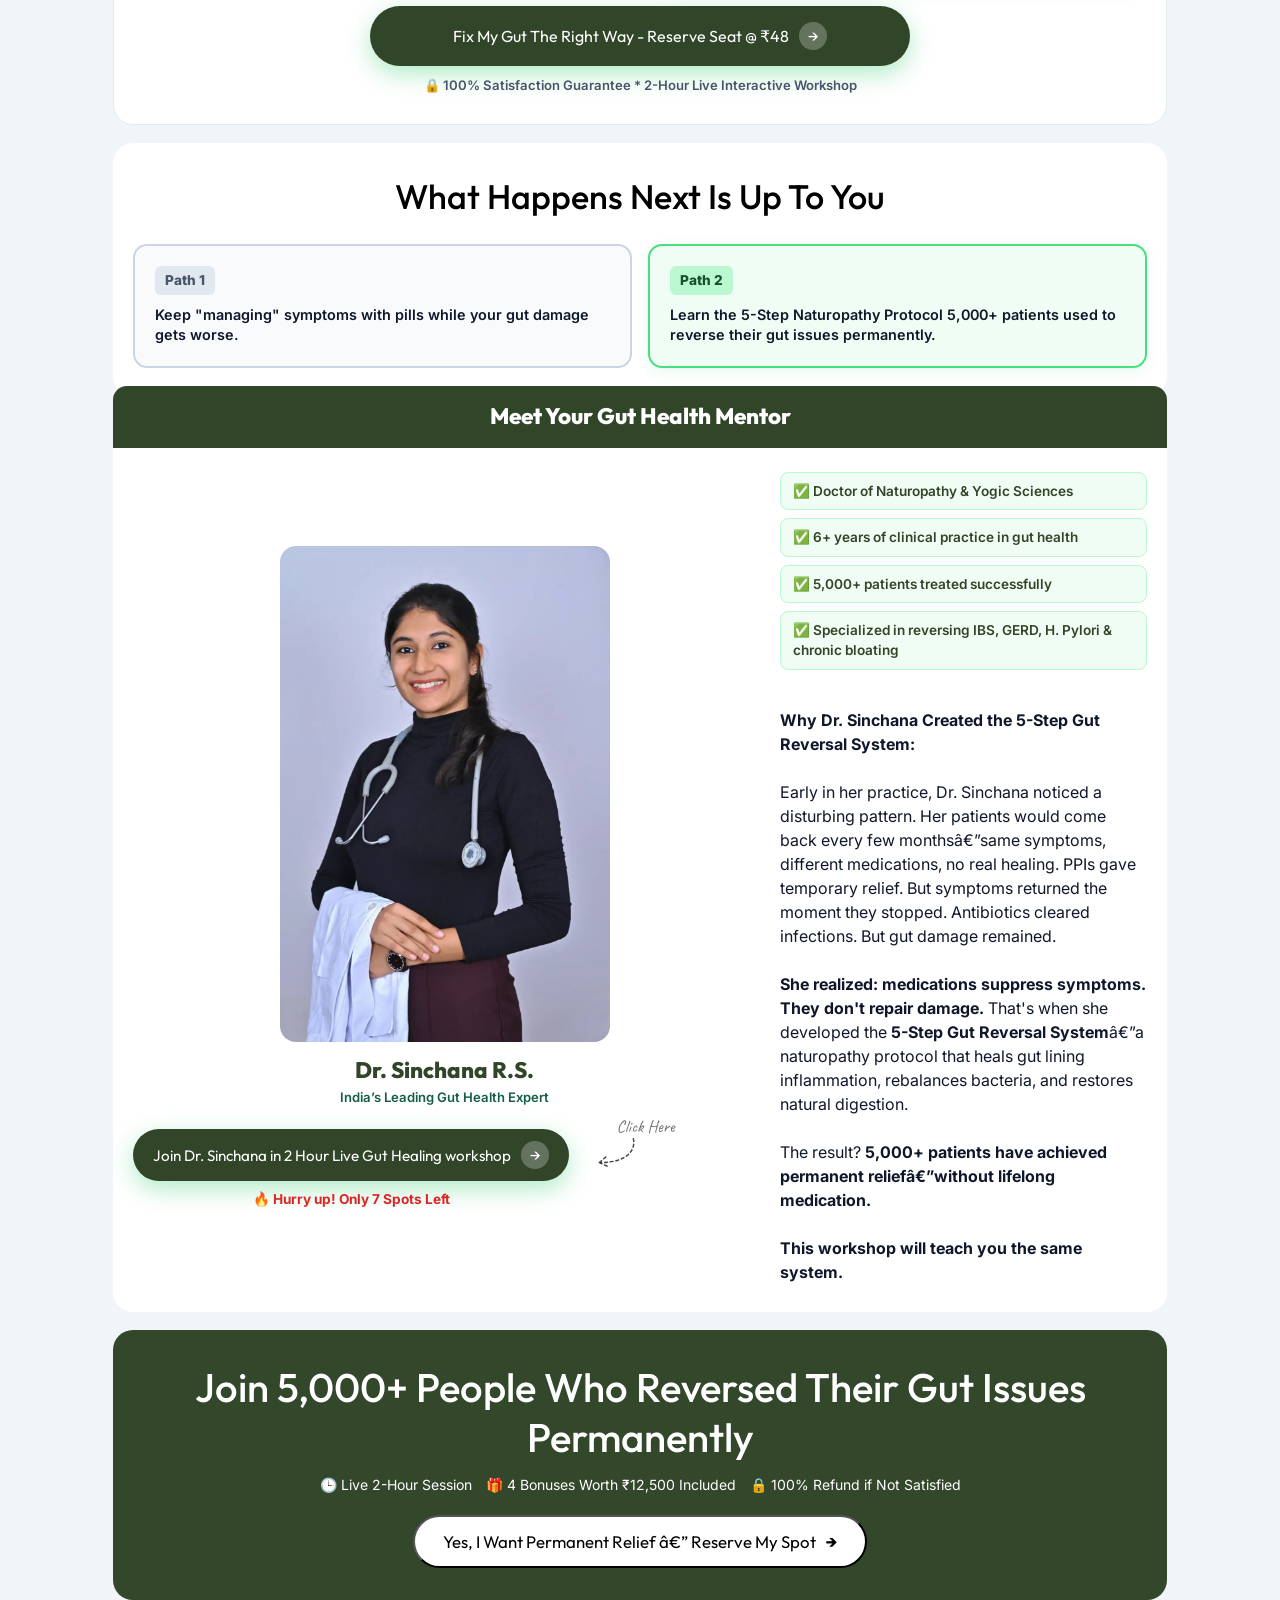
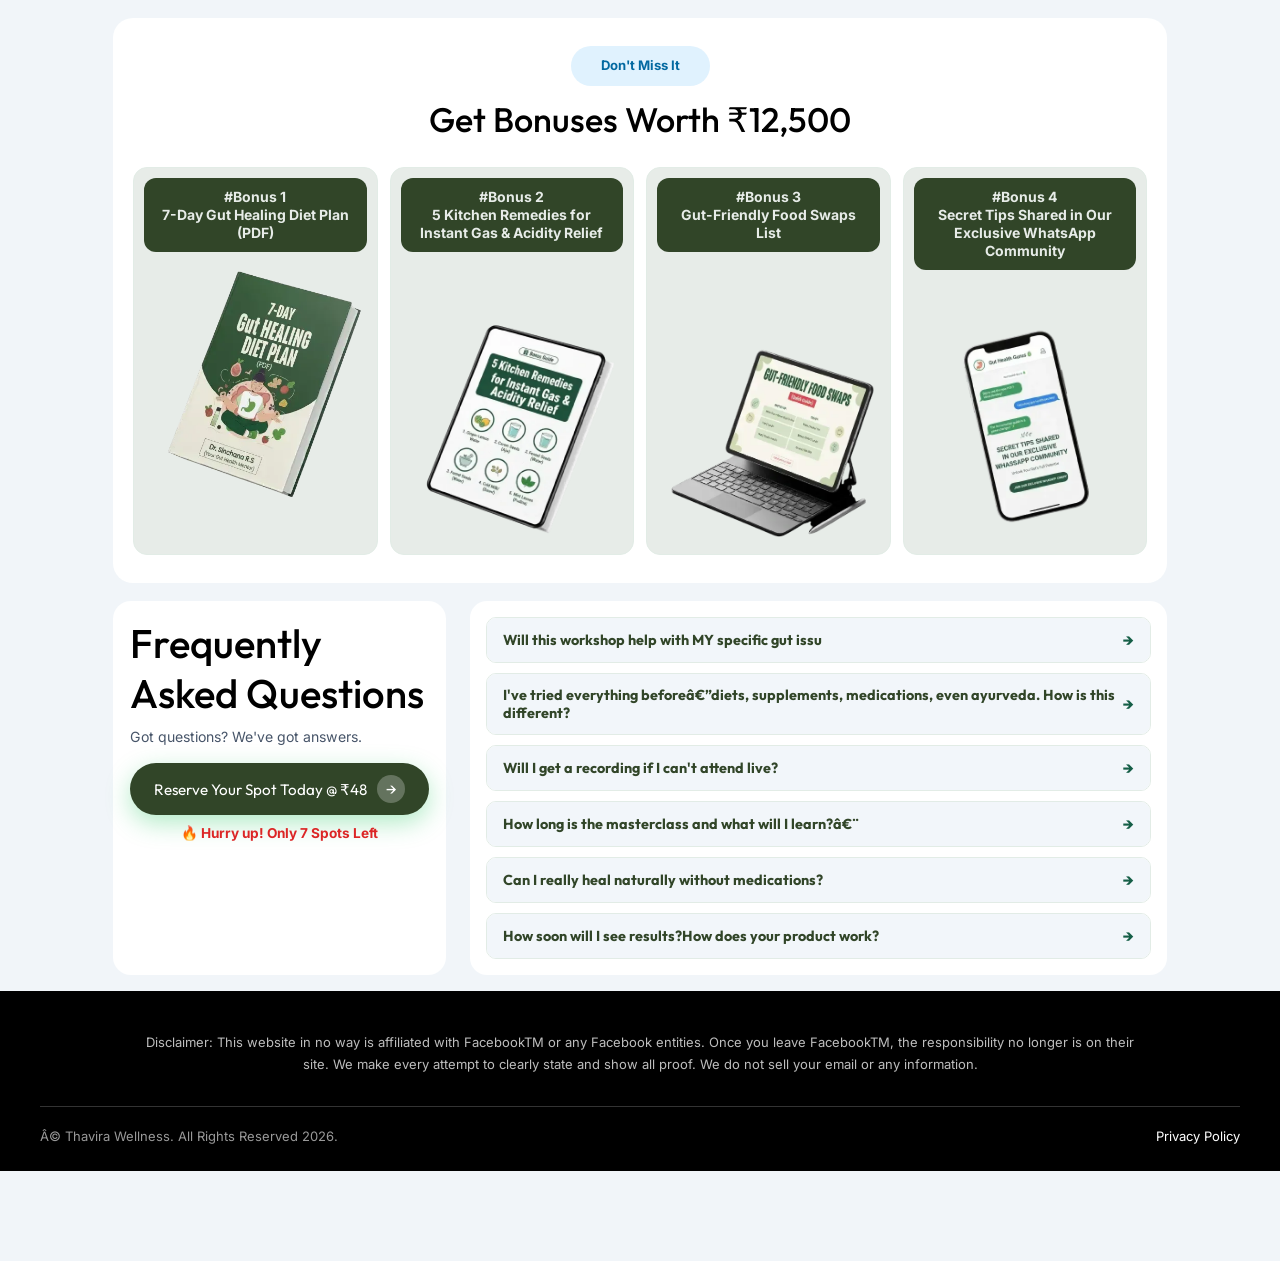
==== commit 9d6f541f: "character fixed" ====
--- a/index.html
+++ b/index.html
@@ -122,11 +122,11 @@
 
                     <div class="cta-wrapper">
                         <button class="btn-green trigger-checkout">
-                            <span>I am Ready to Get Permanent Relief @ â‚¹48</span>
-                            <div class="arrow-circle">â†’</div>
+                            <span>I am Ready to Get Permanent Relief @ ₹48</span>
+                            <div class="arrow-circle">→</div>
                         </button>
                         <div class="urgency-red-text">
-                            ðŸ”¥ Hurry up! Only 7 Spots Left
+                           🔥 Hurry up! Only 7 Spots Left
                         </div>
                     </div>
                 </div>
@@ -215,28 +215,28 @@
 
             <div class="curriculum-grid">
                 <div class="pink-curriculum-card">
-                    <div class="pink-card-icon">ðŸ©º</div>
+                    <div class="pink-card-icon">🩺</div>
                     <div class="pink-card-text">
                         Why Your Symptoms Return When You Stop Medication (And the Real Reason PPIs Stop Working)
                     </div>
                 </div>
 
                 <div class="pink-curriculum-card">
-                    <div class="pink-card-icon">ðŸ§ </div>
+                    <div class="pink-card-icon">🧠 </div>
                     <div class="pink-card-text">
                         Why Your Anxiety Might Actually Be a Gut Problem (Not a Mind Problem)
                     </div>
                 </div>
 
                 <div class="pink-curriculum-card">
-                    <div class="pink-card-icon">ðŸ’Š</div>
+                    <div class="pink-card-icon">💊</div>
                     <div class="pink-card-text">
                         Why Probiotics & Antacids Actually Weaken Your Gut Over Time
                     </div>
                 </div>
 
                 <div class="pink-curriculum-card">
-                    <div class="pink-card-icon">ðŸ”</div>
+                    <div class="pink-card-icon">🔍</div>
                     <div class="pink-card-text">
                         The 3 Root Causes Your Doctor's Endoscopy Can't Show You
 
@@ -244,7 +244,7 @@
                 </div>
 
                 <div class="pink-curriculum-card">
-                    <div class="pink-card-icon">âš–ï¸</div>
+                    <div class="pink-card-icon">⚖️</div>
                     <div class="pink-card-text">
                         Why You're Losing Weight Despite Eating Healthy (It's Malabsorption, Not Your Diet)
 
@@ -252,7 +252,7 @@
                 </div>
 
                 <div class="pink-curriculum-card">
-                    <div class="pink-card-icon">ðŸ“‹</div>
+                    <div class="pink-card-icon">📋</div>
                     <div class="pink-card-text">
                         The 5-Step Gut Repair Method That Heals the Root Cause, Not Just the Symptoms
                     </div>
@@ -265,8 +265,8 @@
            ========================================================================== -->
         <div class="section-card">
             <div class="section-title-center">
-                <span class="badge-green" style="margin-bottom: 8px; display: inline-block;">â­ Your Health is at
-                    Risk:/span>
+                <span class="badge-green" style="margin-bottom: 8px; display: inline-block;">⭐ Your Health is at
+                    Risk:</span>
                     <h2 class="section-h2">The Hidden Cost of 'Managing' Symptoms Instead of Healing Damage</h2>
             </div>
 
@@ -289,30 +289,30 @@
                     <p class="">
                         And a weak gut doesn't just affect your stomach.
 
-                        It silently destroys your entire bodyâ€”one system at a time.
+                        It silently destroys your entire body - one system at a time.
                     </p>
                     <br>
 
-                    <h3 style="color: red;" class="">ðŸ‘‰ And the result?</h3>
+                    <h3 style="color: red;" class="">👉 And the result?</h3>
                     <ul class="red-indicator-list">
                         <li>
-                            <span>ðŸš¨</span>
+                            <span>🚨</span>
                             <span>Your Body Stops Absorbing Nutrientsâ€”Even from Healthy Food</span>
                         </li>
                         <li>
-                            <span>ðŸš¨</span>
+                        <span>🚨</span>
                             <span>Chronic Inflammation Spreads Beyond Your Gut</span>
                         </li>
                         <li>
-                            <span>ðŸš¨</span>
+                            <span>🚨</span>
                             <span>Your Mental Health Deteriorates</span>
                         </li>
                         <li>
-                            <span>ðŸš¨</span>
+                            <span>🚨</span>
                             <span>You Become Dependent on Medications for Life</span>
                         </li>
                         <li>
-                            <span>ðŸš¨</span>
+                            <span>🚨</span>
                             <span>Your Quality of Life Collapses</span>
                         </li>
                     </ul>
@@ -326,7 +326,7 @@
         <div class="section-card gut-transform-section">
             <div class="section-title-center">
                 <span class="subhead-pill" style="background: #fef3c7; color: #92400e; margin-bottom: 8px;">
-                    âš¡ ROOT CAUSE COMPARISON
+                ⚡ ROOT CAUSE COMPARISON
                 </span>
                 <h2 class="section-h2">This Is What's Actually Happening Inside Your Gut</h2>
                 <p class="section-subtext"
@@ -340,7 +340,7 @@
                 <div class="gut-panel gut-panel-problem">
                     <div class="gut-panel-header">
                         <div class="gut-panel-badge problem-badge">
-                            <span class="badge-icon">ðŸ”¥</span>
+                            <span class="badge-icon">🔥</span>
                             <span class="badge-text">Inflamed & Reactive</span>
                         </div>
                         <div class="gut-panel-sublabel problem-sublabel">Where You Are Right Now</div>
@@ -351,7 +351,7 @@
                     </p>
 
                     <div class="gut-visual-box problem-visual">
-                        <div class="visual-status-icon">âš ï¸</div>
+                        <div class="visual-status-icon">⚠️</div>
                         <div class="visual-status-text">
                             <strong>Current State:</strong> Damaged Gut Lining & Chronic Flare-ups
                         </div>
@@ -359,19 +359,19 @@
 
                     <div class="gut-tags-list">
                         <div class="gut-tag-item tag-problem">
-                            <span class="tag-icon">ðŸ”¥</span>
+                            <span class="tag-icon">🔥</span>
                             <span class="tag-text">Burning After Meals</span>
                         </div>
                         <div class="gut-tag-item tag-problem">
-                            <span class="tag-icon">âš–ï¸</span>
+                            <span class="tag-icon">⚖️</span>
                             <span class="tag-text">Losing Weight Despite Eating</span>
                         </div>
                         <div class="gut-tag-item tag-problem">
-                            <span class="tag-icon">ðŸŒ«ï¸</span>
+                            <span class="tag-icon">🌫️</span>
                             <span class="tag-text">Brain Fog & Low Energy</span>
                         </div>
                         <div class="gut-tag-item tag-problem">
-                            <span class="tag-icon">ðŸ’Š</span>
+                            <span class="tag-icon">💊</span>
                             <span class="tag-text">Dependent on PPIs or Antacids</span>
                         </div>
                     </div>
@@ -386,7 +386,7 @@
                 <div class="gut-panel gut-panel-solution">
                     <div class="gut-panel-header">
                         <div class="gut-panel-badge solution-badge">
-                            <span class="badge-icon">âœ¨</span>
+                            <span class="badge-icon">✨</span>
                             <span class="badge-text">Repaired & Functioning</span>
                         </div>
                         <div class="gut-panel-sublabel solution-sublabel">After the Root Cause Is Fixed</div>
@@ -397,7 +397,7 @@
                     </p>
 
                     <div class="gut-visual-box solution-visual">
-                        <div class="visual-status-icon">âœ…</div>
+                        <div class="visual-status-icon">✅</div>
                         <div class="visual-status-text">
                             <strong>Healed State:</strong> Restored Lining & Permanent Relief
                         </div>
@@ -405,19 +405,19 @@
 
                     <div class="gut-tags-list">
                         <div class="gut-tag-item tag-solution">
-                            <span class="tag-icon">âš¡</span>
+                            <span class="tag-icon">⚡</span>
                             <span class="tag-text">Nutrients actually absorbed, weight stabilizes</span>
                         </div>
                         <div class="gut-tag-item tag-solution">
-                            <span class="tag-icon">ðŸŒ¿</span>
+                            <span class="tag-icon">🌿</span>
                             <span class="tag-text">Bowel movements normal again, and GERD symptoms reduce</span>
                         </div>
                         <div class="gut-tag-item tag-solution">
-                            <span class="tag-icon">âœ¨</span>
+                            <span class="tag-icon">✨</span>
                             <span class="tag-text">Skin clears up as gut inflammation settles</span>
                         </div>
                         <div class="gut-tag-item tag-solution">
-                            <span class="tag-icon">ðŸŽ¯</span>
+                            <span class="tag-icon">🎯</span>
                             <span class="tag-text">Off antacids and PPIs, not managing, actually resolved</span>
                         </div>
                     </div>
@@ -427,11 +427,11 @@
             <!-- CTA SECTION -->
             <div class="gut-cta-container">
                 <button class="btn-green trigger-checkout" style="width: 100%; max-width: 540px; font-size: 1rem;">
-                    <span>Fix My Gut The Right Way â€” Reserve Seat @ â‚¹48</span>
-                    <div class="arrow-circle">â†’</div>
+                    <span>Fix My Gut The Right Way - Reserve Seat @ ₹48</span>
+                    <div class="arrow-circle">→</div>
                 </button>
                 <p class="gut-cta-subtext">
-                    ðŸ”’ 100% Satisfaction Guarantee â€¢ 2-Hour Live Interactive Workshop
+                    🔒 100% Satisfaction Guarantee * 2-Hour Live Interactive Workshop
                 </p>
             </div>
         </div>
@@ -474,16 +474,16 @@
                     <div class="mentor-image-wrapper">
                         <img src="assets/DrSinchana.webp" alt="Dr. Sinchana R.S.">
                         <h3 class="mentor-name">Dr. Sinchana R.S.</h3>
-                        <p class="mentor-subtitle">Indiaâ€™s Leading Gut Health Expert</p>
+                        <p class="mentor-subtitle">India’s Leading Gut Health Expert</p>
                     </div>
 
                     <div class="cta-wrapper click-here-wrapper">
                         <button class="btn-green trigger-checkout" style="font-size: 0.95rem; padding: 12px 20px;">
                             <span>Join Dr. Sinchana in 2 Hour Live Gut Healing workshop</span>
-                            <div class="arrow-circle">â†’</div>
+                            <div class="arrow-circle">→</div>
                         </button>
                         <div class="urgency-red-text">
-                            ðŸ”¥ Hurry up! Only 7 Spots Left
+                           🔥 Hurry up! Only 7 Spots Left
                         </div>
                         <img id="click-here" src="assets/click-here.svg" alt="Click Here">
                     </div>
@@ -494,10 +494,10 @@
 
                 <div class="mentor-info-col">
                     <ul class="mentor-bullets">
-                        <li>âœ… Doctor of Naturopathy & Yogic Sciences</li>
-                        <li>âœ… 6+ years of clinical practice in gut health</li>
-                        <li>âœ… 5,000+ patients treated successfully</li>
-                        <li>âœ… Specialized in reversing IBS, GERD, H. Pylori & chronic bloating</li>
+                        <li>✅ Doctor of Naturopathy & Yogic Sciences</li>
+                        <li>✅ 6+ years of clinical practice in gut health</li>
+                        <li>✅ 5,000+ patients treated successfully</li>
+                        <li>✅ Specialized in reversing IBS, GERD, H. Pylori & chronic bloating</li>
                     </ul>
                     <br>
                     <b class="">
@@ -539,14 +539,14 @@
             <h2>Join 5,000+ People Who Reversed Their Gut Issues Permanently</h2>
 
             <div class="banner-features-row">
-                <span>ðŸ•’ Live 2-Hour Session</span>
-                <span>ðŸŽ 4 Bonuses Worth â‚¹12,500 Included</span>
-                <span>ðŸ”’ 100% Refund if Not Satisfied</span>
+                <span>🕒 Live 2-Hour Session</span>
+                <span>🎁 4 Bonuses Worth ₹12,500 Included</span>
+                <span>🔒 100% Refund if Not Satisfied</span>
             </div>
 
             <button class="btn-white-cta trigger-checkout">
                 <span>Yes, I Want Permanent Relief â€” Reserve My Spot</span>
-                <span style="font-weight: bold;">â†’</span>
+                <span style="font-weight: bold;">→</span>
             </button>
         </div>
 
@@ -557,7 +557,7 @@
             <div class="section-title-center">
                 <span class="subhead-pill" style="background: #e0f2fe; color: #0369a1; margin-bottom: 8px;">Don't Miss
                     It</span>
-                <h2 class="section-h2">Get Bonuses Worth â‚¹12,500</h2>
+                <h2 class="section-h2">Get Bonuses Worth ₹12,500</h2>
             </div>
 
             <div class="bonuses-grid">
@@ -627,11 +627,11 @@
 
                     <div class="cta-wrapper">
                         <button class="btn-green trigger-checkout" style="font-size: 0.95rem; padding: 12px 20px;">
-                            <span>Reserve Your Spot Today @ â‚¹48</span>
-                            <div class="arrow-circle">â†’</div>
+                            <span>Reserve Your Spot Today @ ₹48</span>
+                            <div class="arrow-circle">→</div>
                         </button>
                         <div class="urgency-red-text">
-                            ðŸ”¥ Hurry up! Only 7 Spots Left
+                           🔥 Hurry up! Only 7 Spots Left
                         </div>
                     </div>
                 </div>
@@ -642,7 +642,7 @@
                         <div class="faq-item">
                             <button class="faq-btn">
                                 <span>Will this workshop help with MY specific gut issu</span>
-                                <span class="faq-arrow">â†’</span>
+                                <span class="faq-arrow">→</span>
                             </button>
                             <div class="faq-body">
                                 Yes. Whether you're dealing with IBS, GERD, acid reflux, bloating, constipation, H.
@@ -659,7 +659,7 @@
                             <button class="faq-btn">
                                 <span>I've tried everything beforeâ€”diets, supplements, medications, even ayurveda. How
                                     is this different?</span>
-                                <span class="faq-arrow">â†’</span>
+                                <span class="faq-arrow">→</span>
                             </button>
                             <div class="faq-body">
                                 Most treatments you've tried only suppress symptoms temporarily:
@@ -687,7 +687,7 @@
                         <div class="faq-item">
                             <button class="faq-btn">
                                 <span>Will I get a recording if I can't attend live?</span>
-                                <span class="faq-arrow">â†’</span>
+                                <span class="faq-arrow">→</span>
                             </button>
                             <div class="faq-body">
                                 No recordings are provided. This is a live, interactive session so you can ask questions
@@ -701,7 +701,7 @@
                         <div class="faq-item">
                             <button class="faq-btn">
                                 <span>How long is the masterclass and what will I learn?â€¨</span>
-                                <span class="faq-arrow">â†’</span>
+                                <span class="faq-arrow">→</span>
                             </button>
                             <div class="faq-body">
                                 The live session lasts 2â€“3 hours, covering:
@@ -721,7 +721,7 @@
                         <div class="faq-item">
                             <button class="faq-btn">
                                 <span>Can I really heal naturally without medications?</span>
-                                <span class="faq-arrow">â†’</span>
+                                <span class="faq-arrow">→</span>
                             </button>
                             <div class="faq-body">
                                 If you're currently on PPIs, antacids, or other medications: We don't recommend stopping
@@ -742,7 +742,7 @@
                             <button class="faq-btn">
                                 <span>How soon will I see results?How does your product work?
                                 </span>
-                                <span class="faq-arrow">â†’</span>
+                                <span class="faq-arrow">→</span>
                             </button>
                             <div class="faq-body">
                                 This depends on:
@@ -799,7 +799,7 @@
                 Deadline:
             </div>
             <button class="bottom-btn trigger-checkout">
-                Register Now @ Just â‚¹48
+                Register Now @ Just ₹48
             </button>
         </div>
     </div>
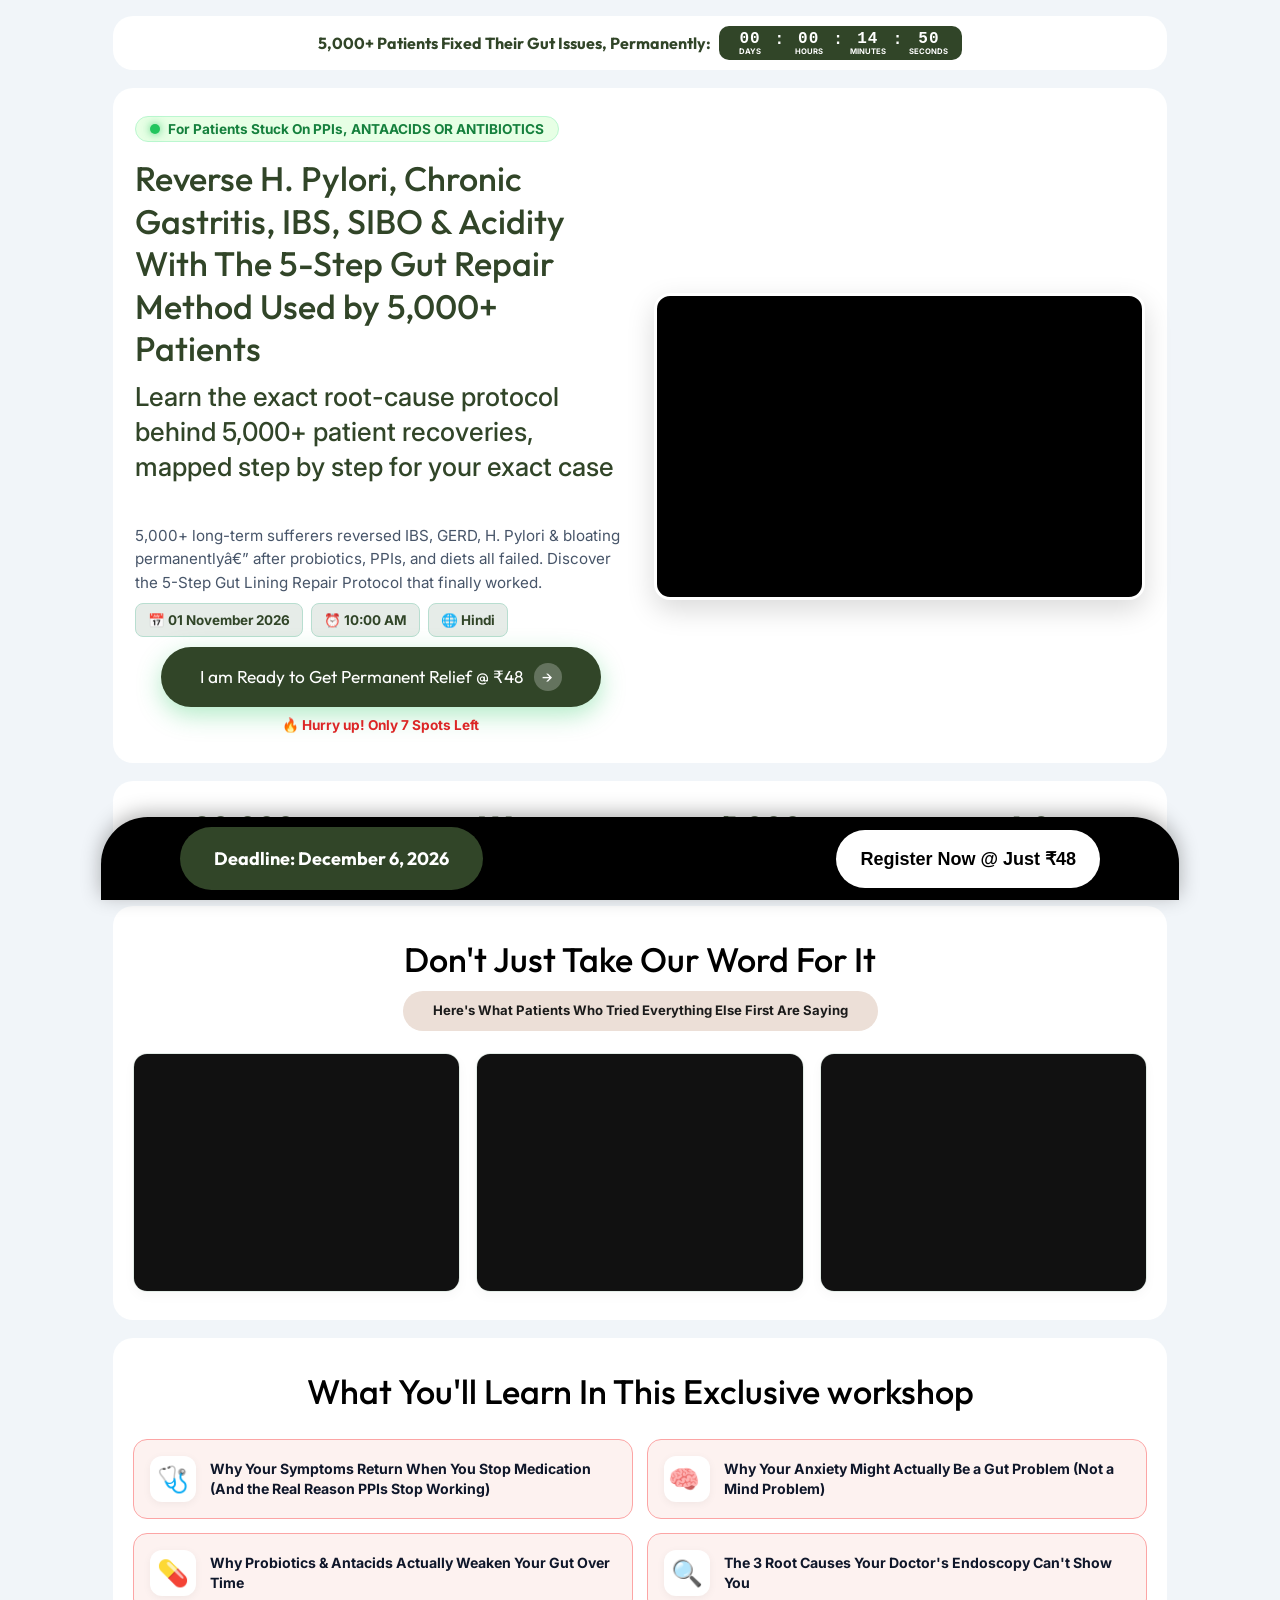
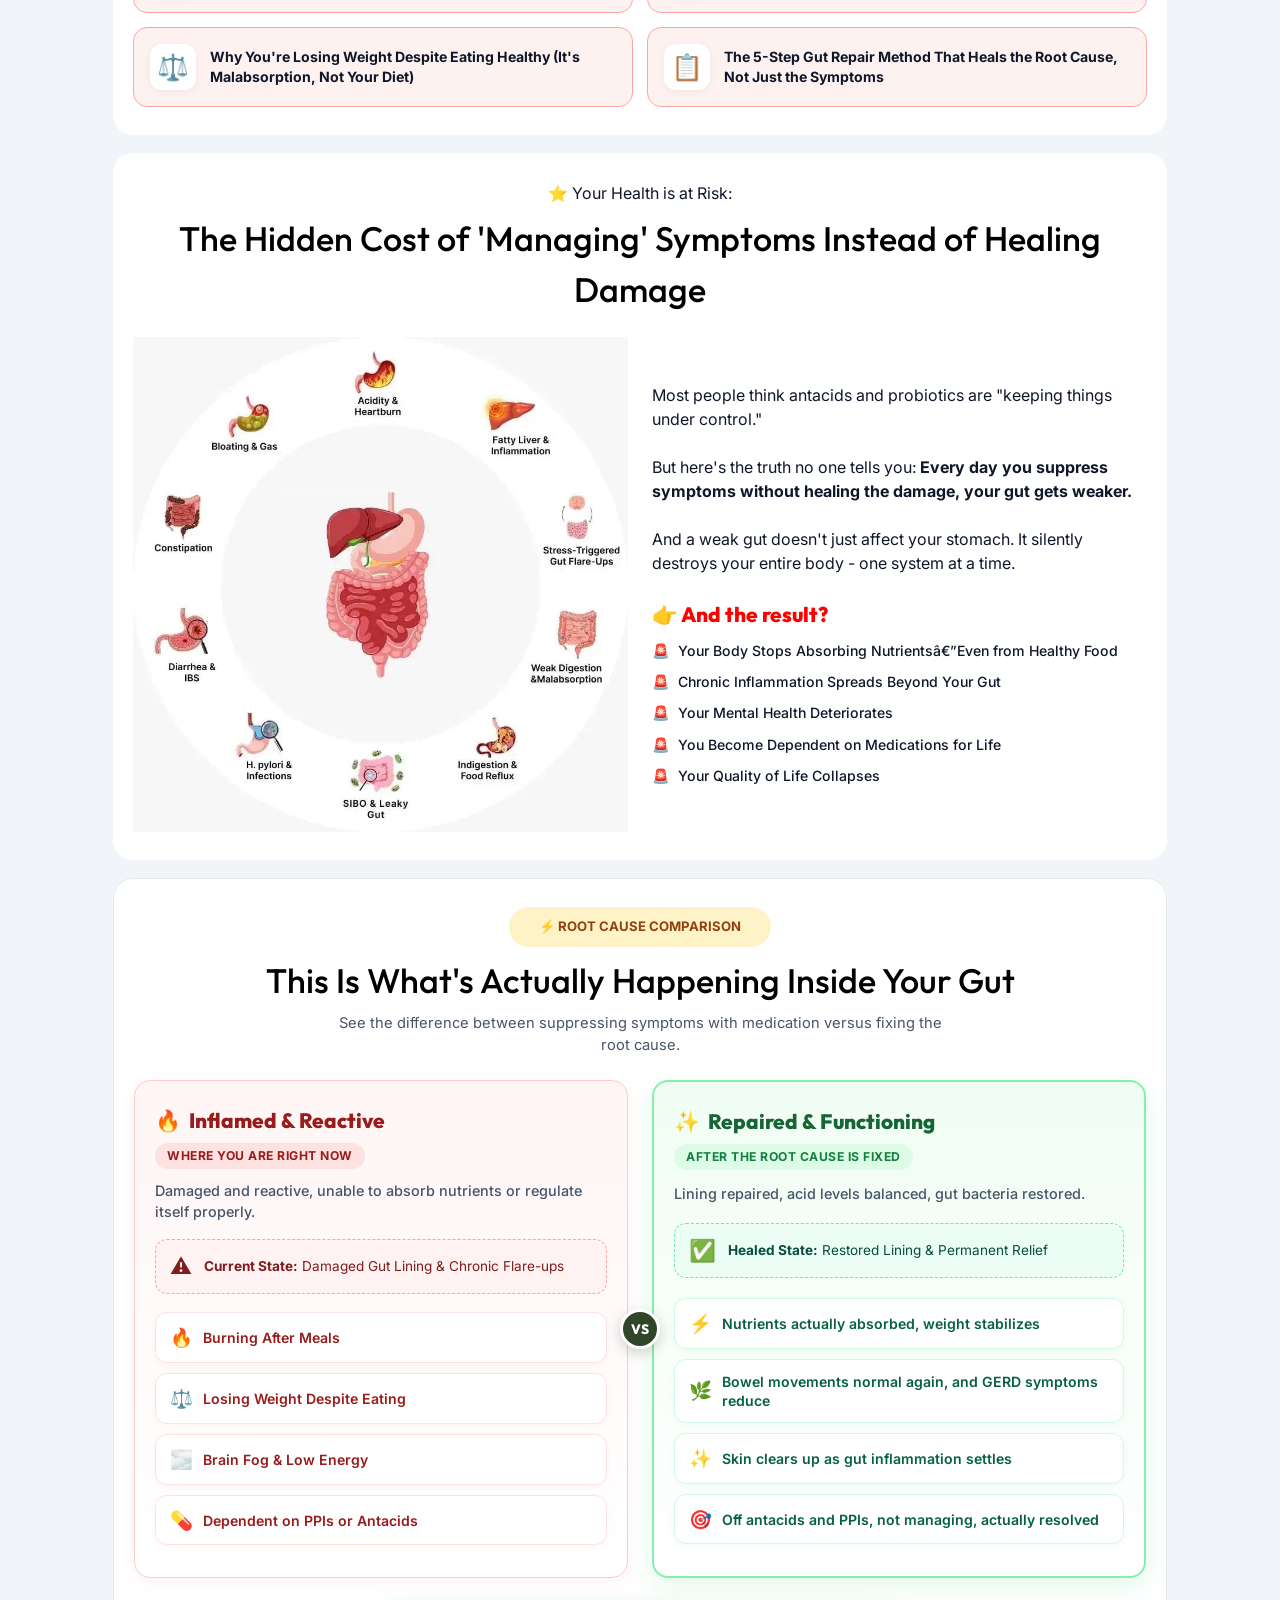
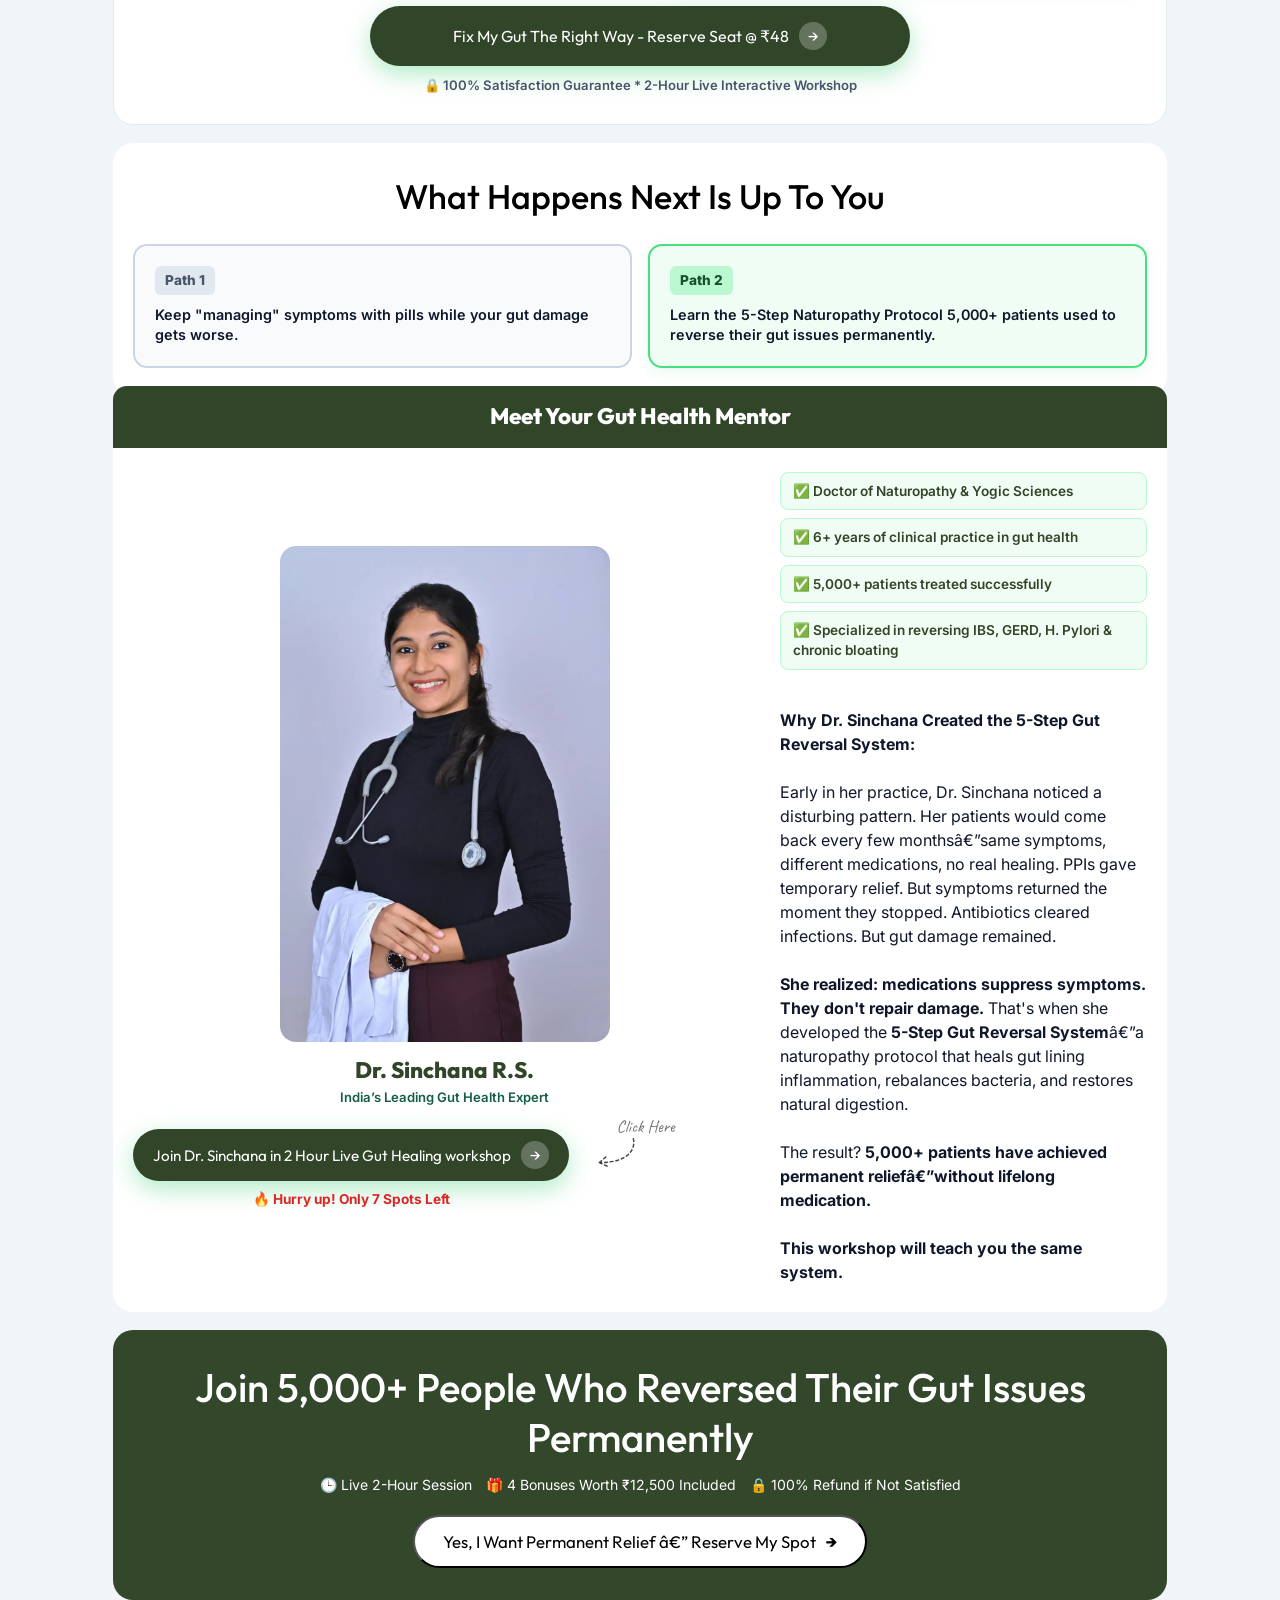
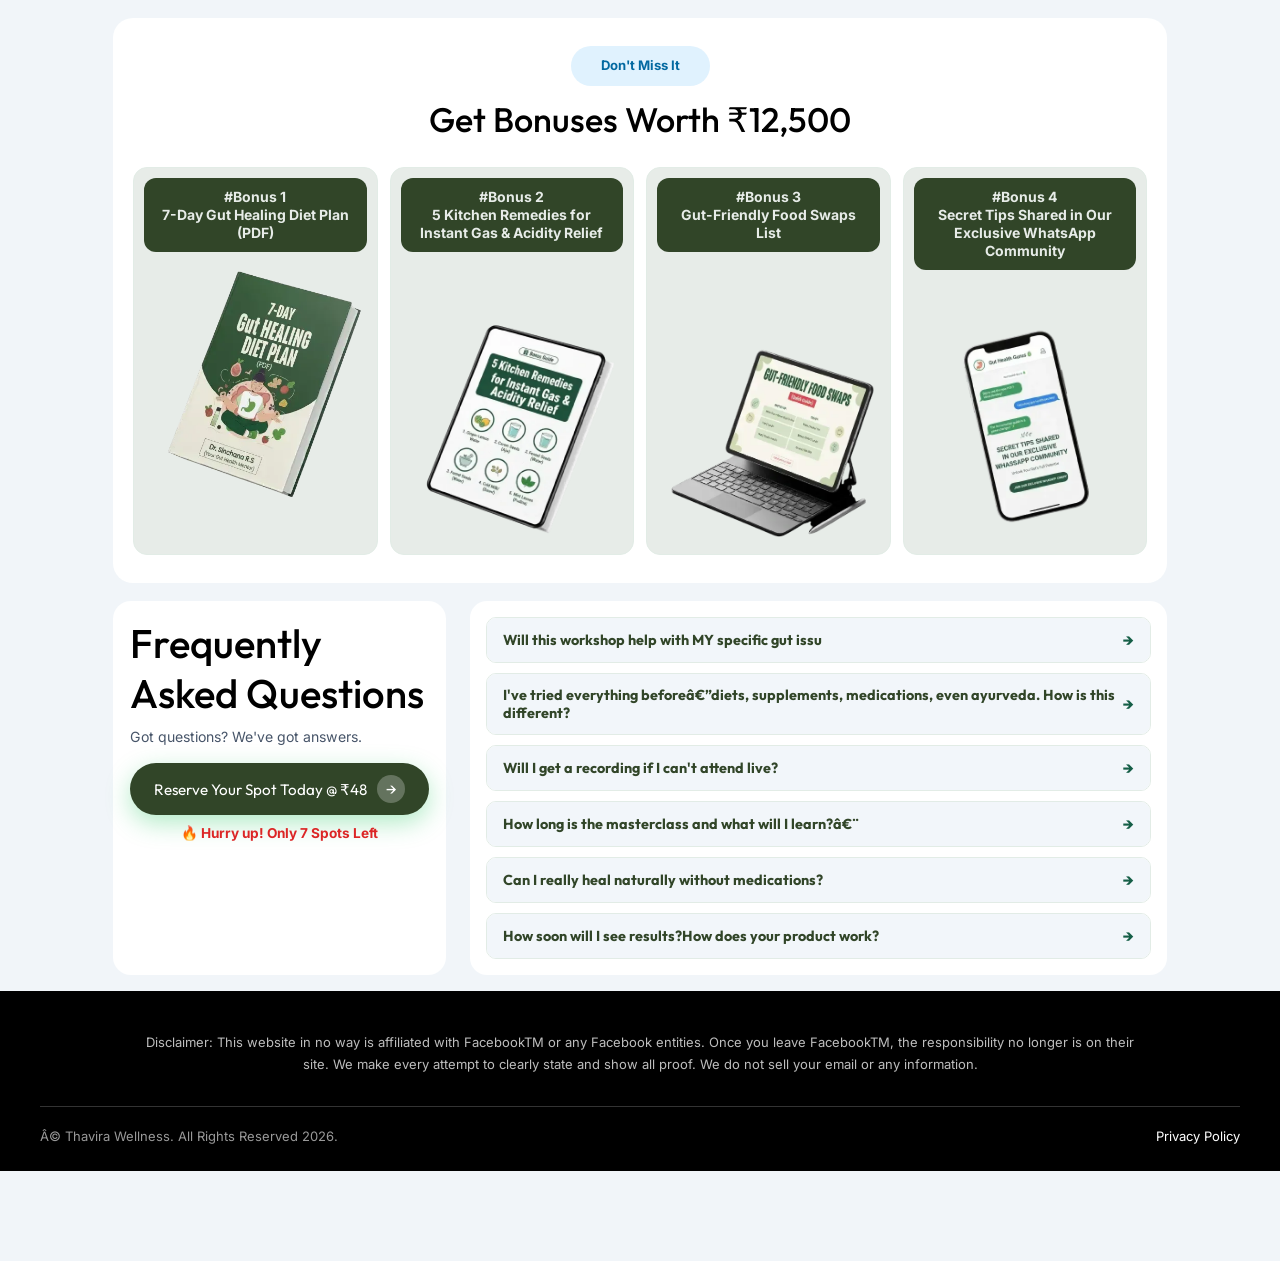
==== commit 2493de95: "meta pixel added" ====
--- a/index.html
+++ b/index.html
@@ -14,7 +14,7 @@
         !function (f, b, e, v, n, t, s) {
             if (f.fbq) return; n = f.fbq = function () {
                 n.callMethod ?
-                    n.callMethod.apply(n, arguments) : n.queue.push(arguments)
+                n.callMethod.apply(n, arguments) : n.queue.push(arguments)
             };
             if (!f._fbq) f._fbq = n; n.push = n; n.loaded = !0; n.version = '2.0';
             n.queue = []; t = b.createElement(e); t.async = !0;
@@ -22,11 +22,11 @@
             s.parentNode.insertBefore(t, s)
         }(window, document, 'script',
             'https://connect.facebook.net/en_US/fbevents.js');
-        fbq('init', '1513370600558424');
+        fbq('init', '1072765442043336');
         fbq('track', 'PageView');
     </script>
     <noscript><img height="1" width="1" style="display:none"
-            src="https://www.facebook.com/tr?id=1513370600558424&ev=PageView&noscript=1" /></noscript>
+            src="https://www.facebook.com/tr?id=1072765442043336&ev=PageView&noscript=1" /></noscript>
     <!-- End Meta Pixel Code -->
 
     <!-- Google Tag Manager -->
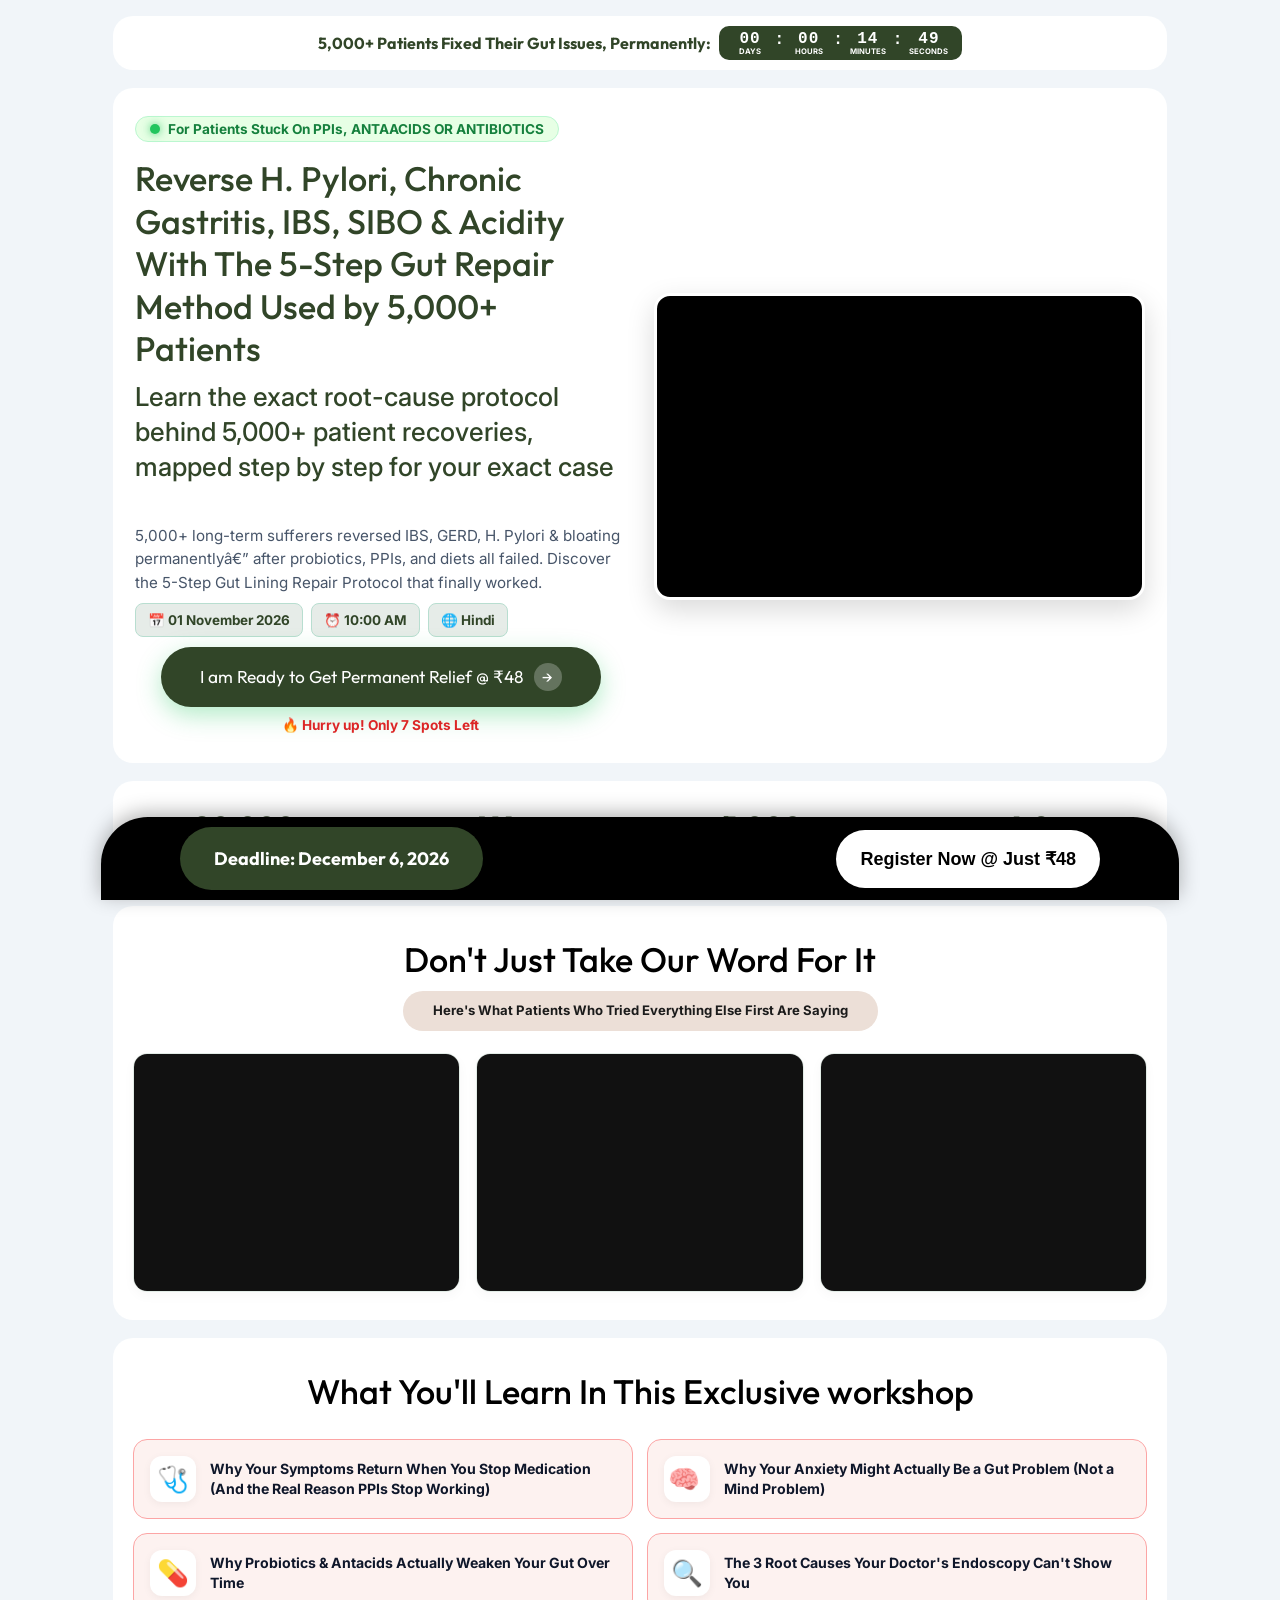
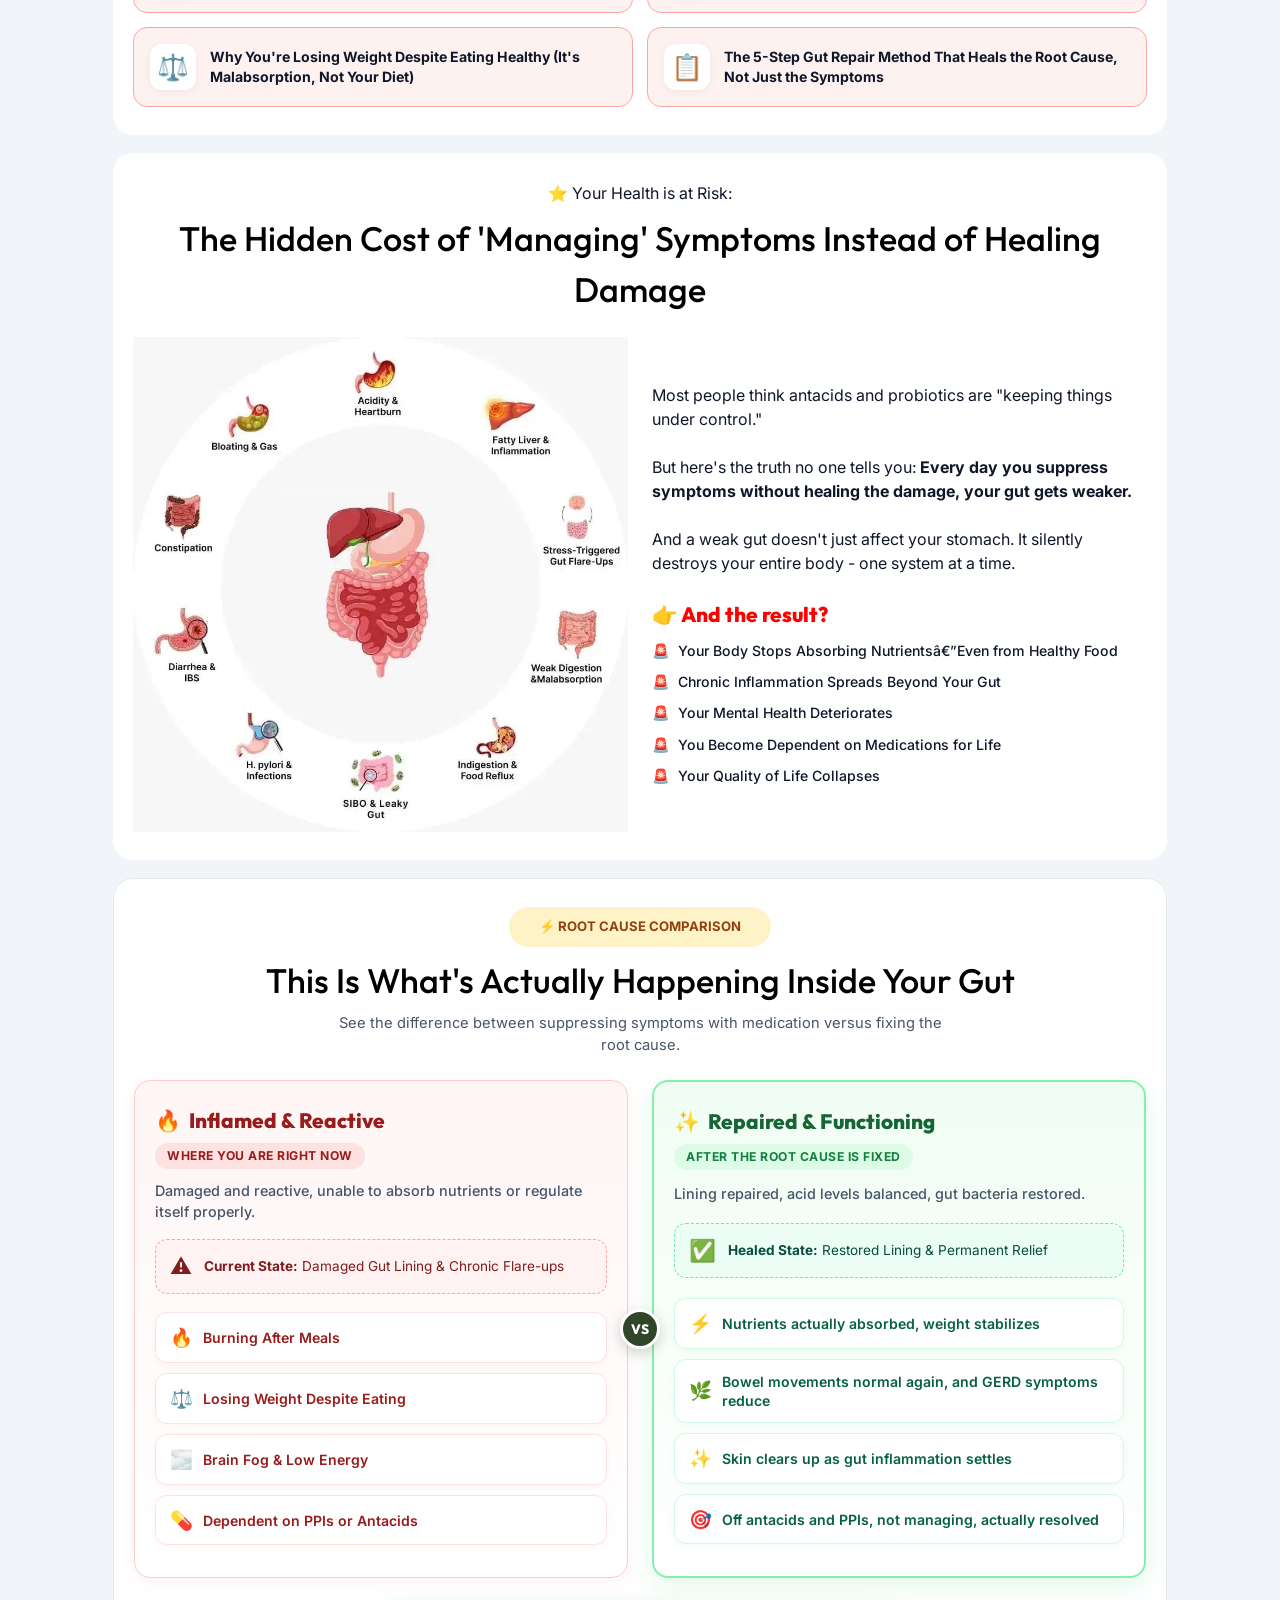
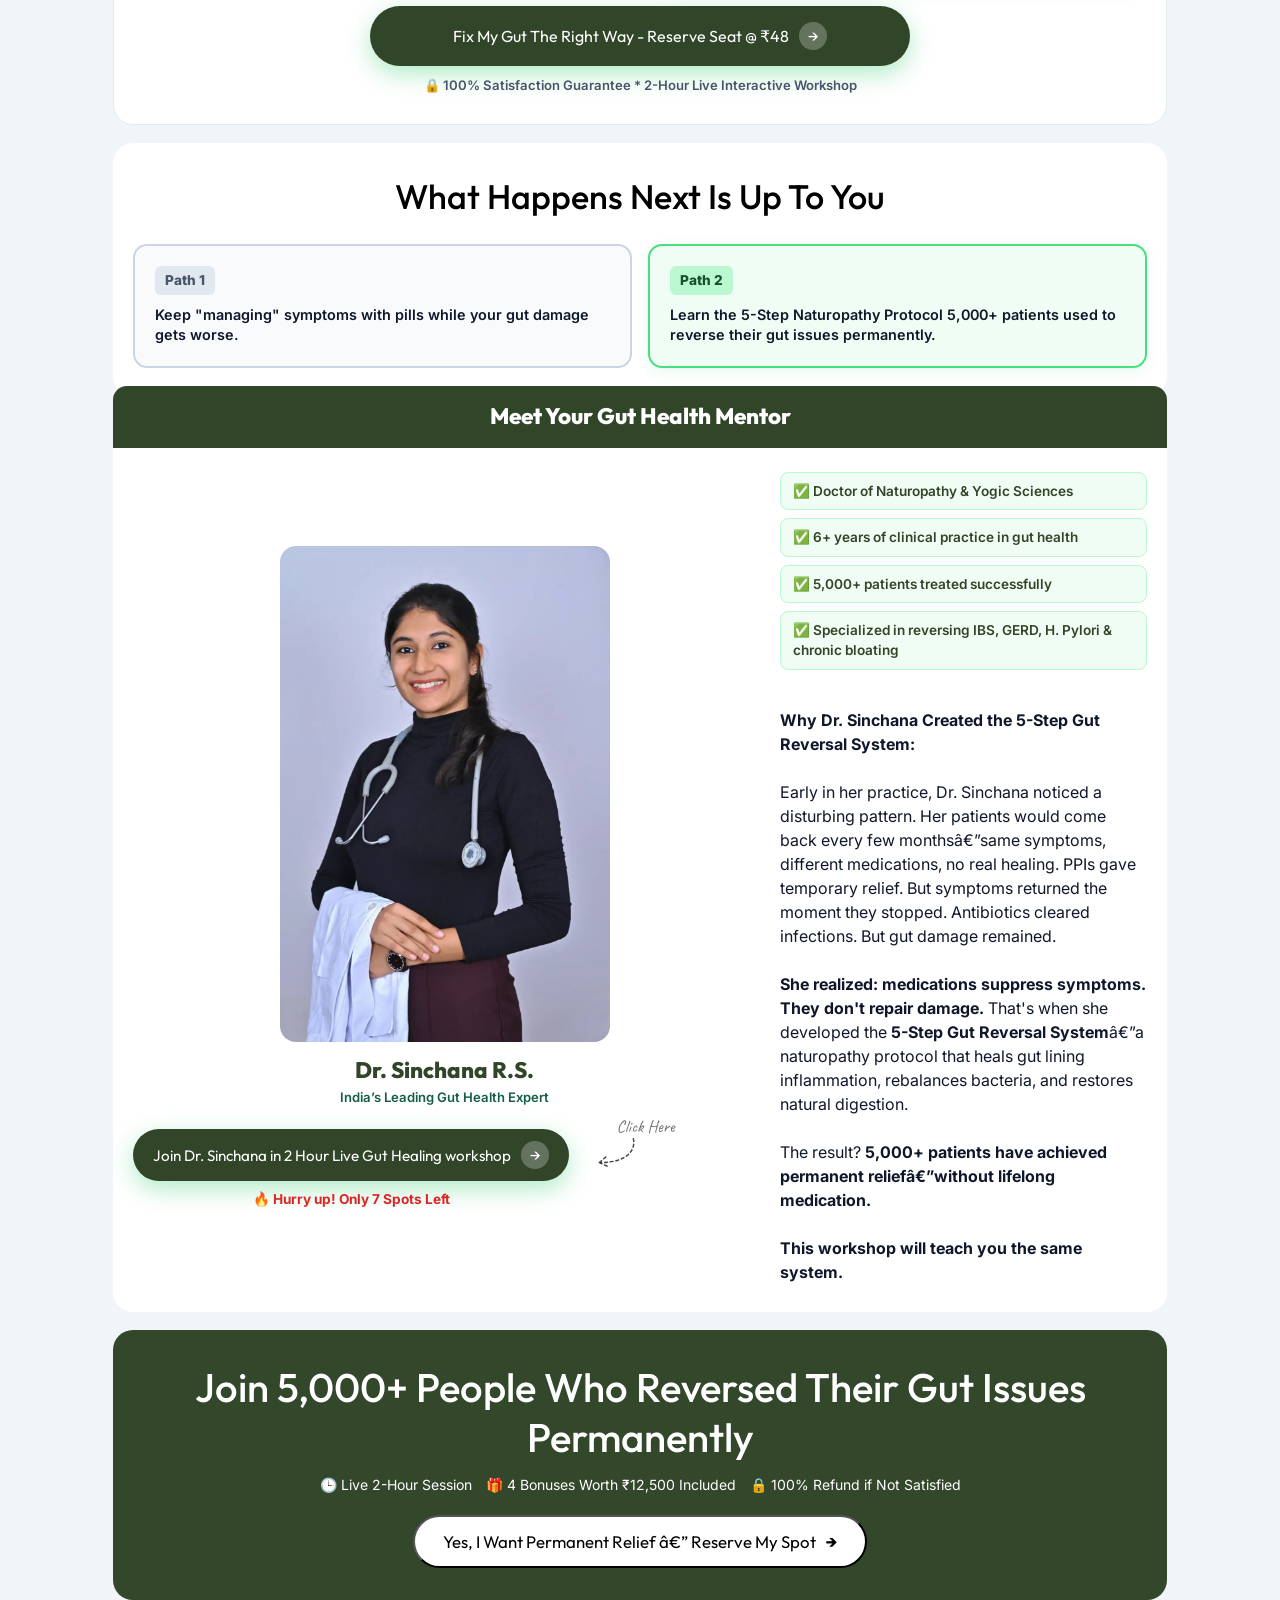
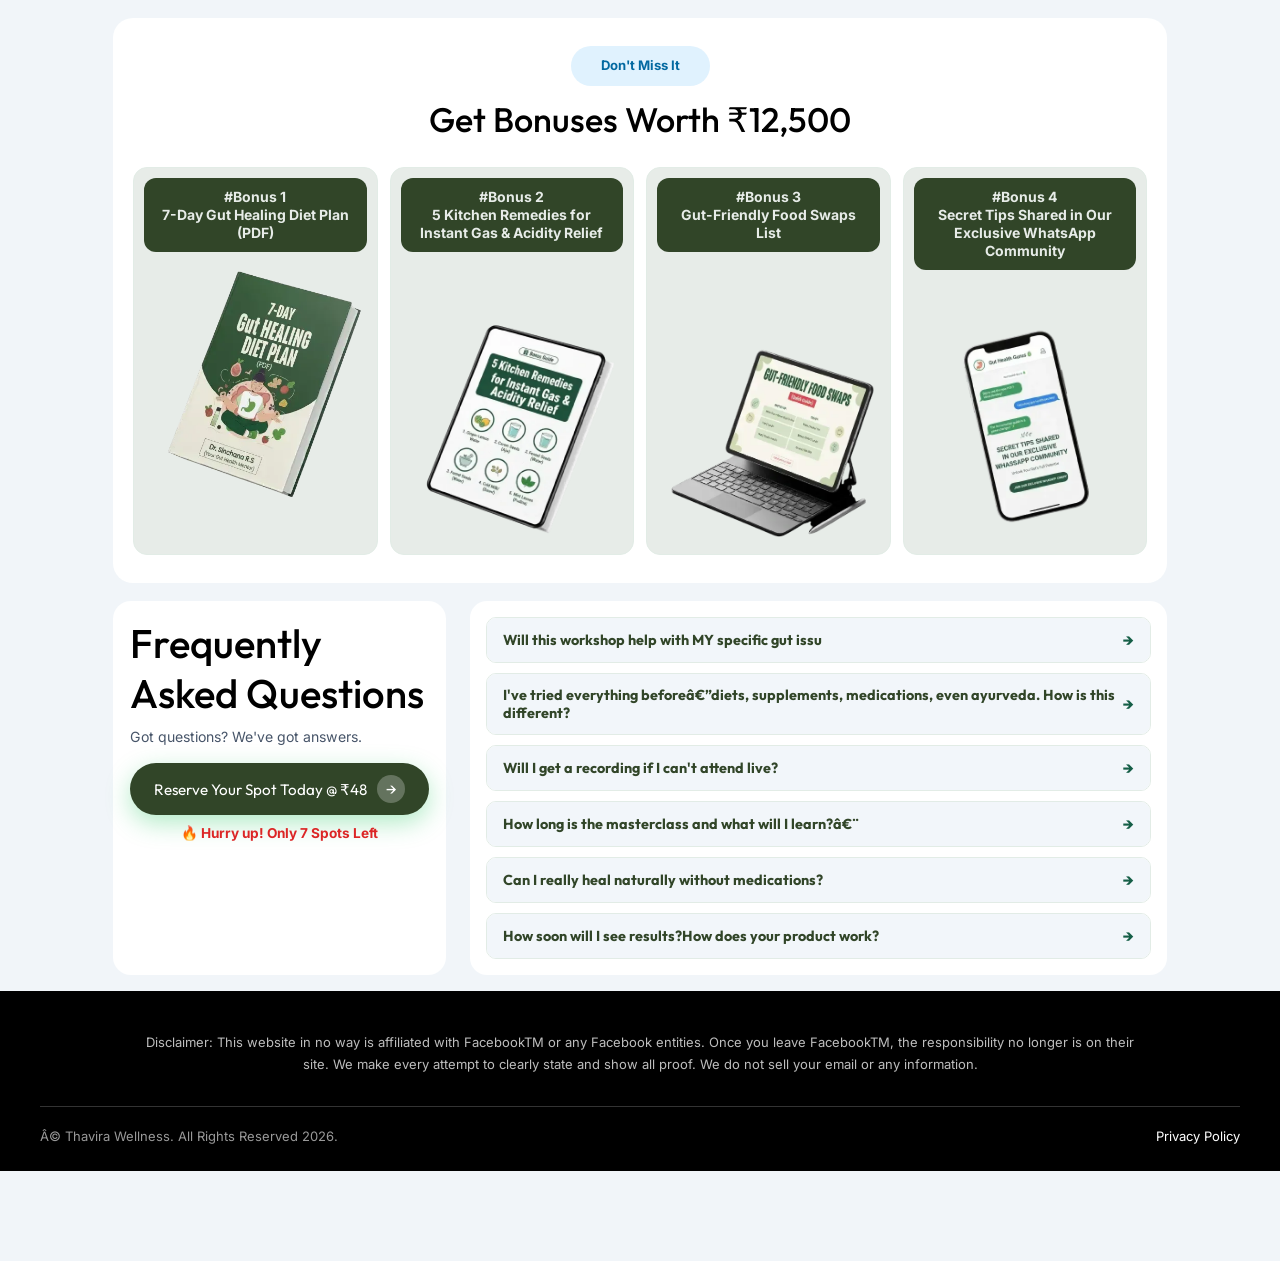
==== commit c4b2f5f4: "utm tracking fixed" ====
--- a/index.html
+++ b/index.html
@@ -805,6 +805,15 @@
     </div>
 
 
+    <script>
+        (function () {
+            var q = window.location.search;
+            if (!q) return;
+            document.querySelectorAll('a[href^="https://paywebinar.fitumy.in"]').forEach(function (a) {
+                a.href = a.href.split("?")[0] + q;
+            });
+        })();
+    </script>
 
 
     <script src="script.js?v=20261004"></script>
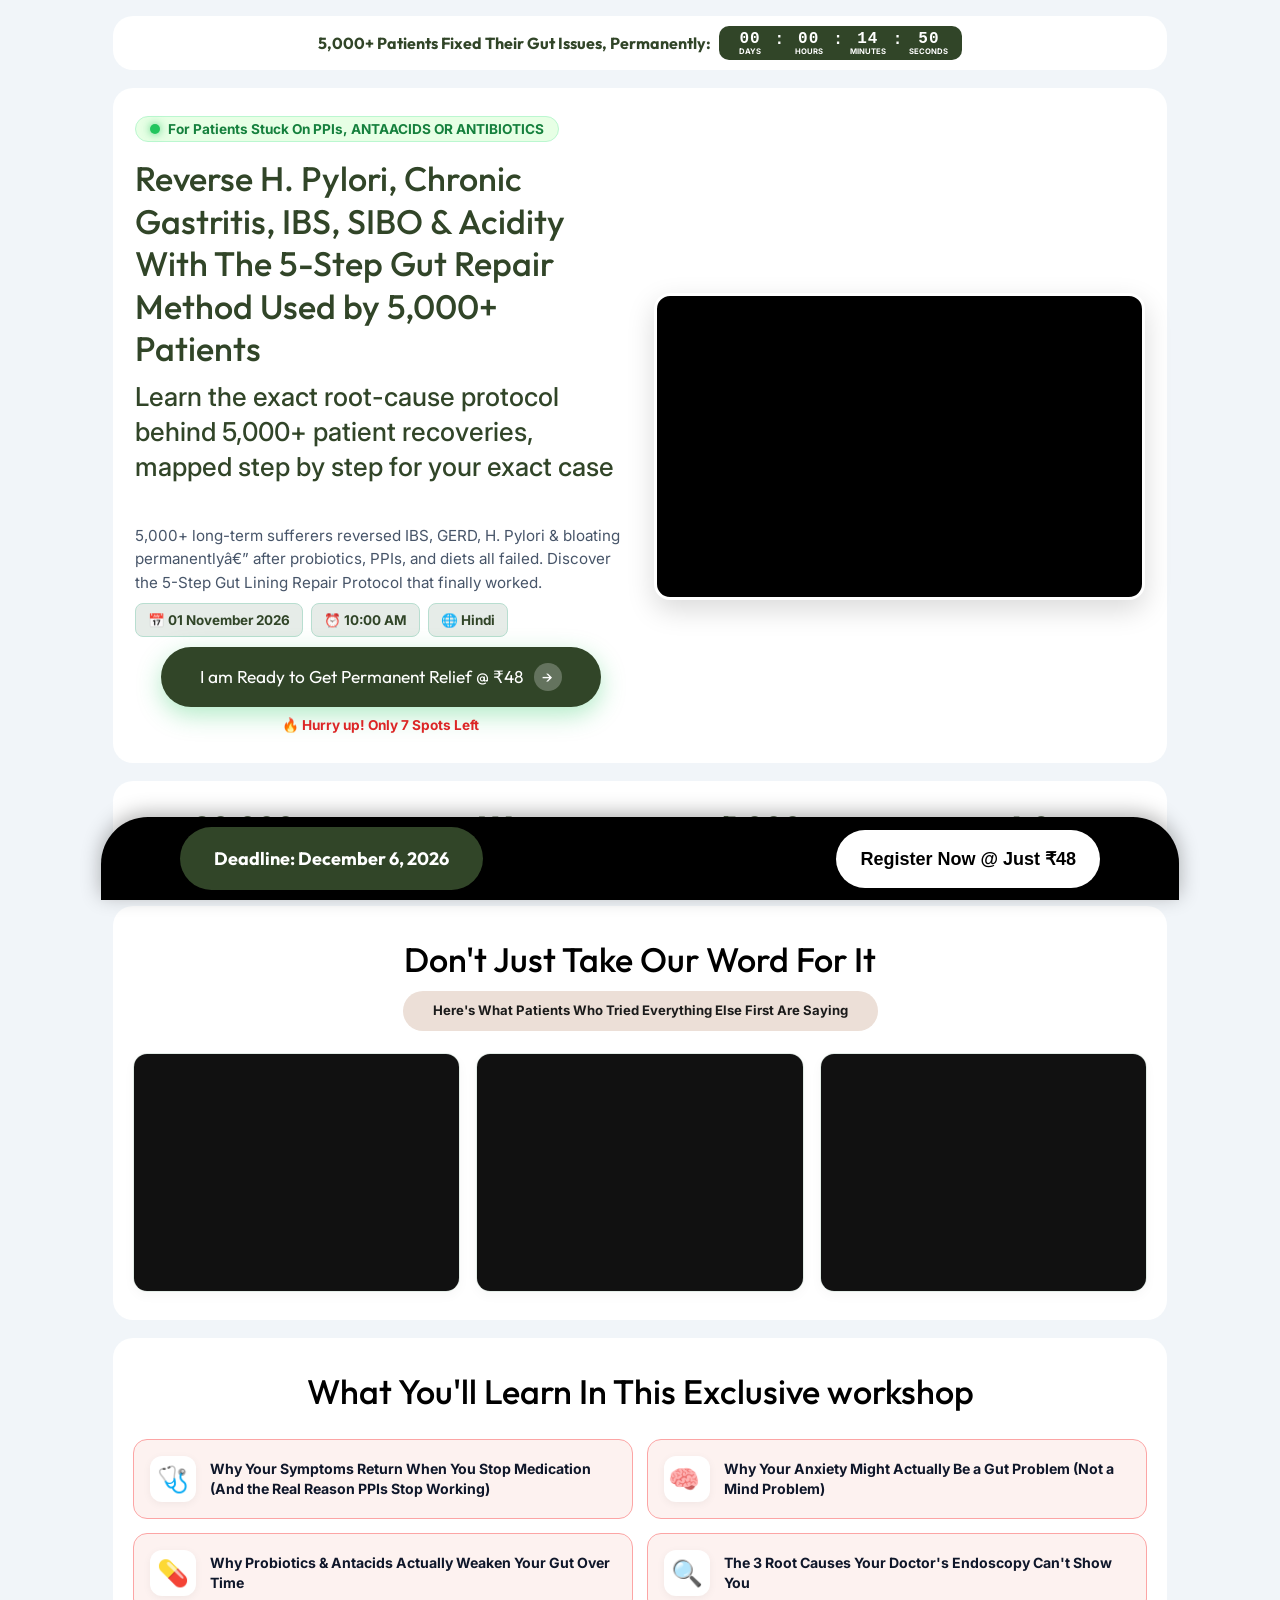
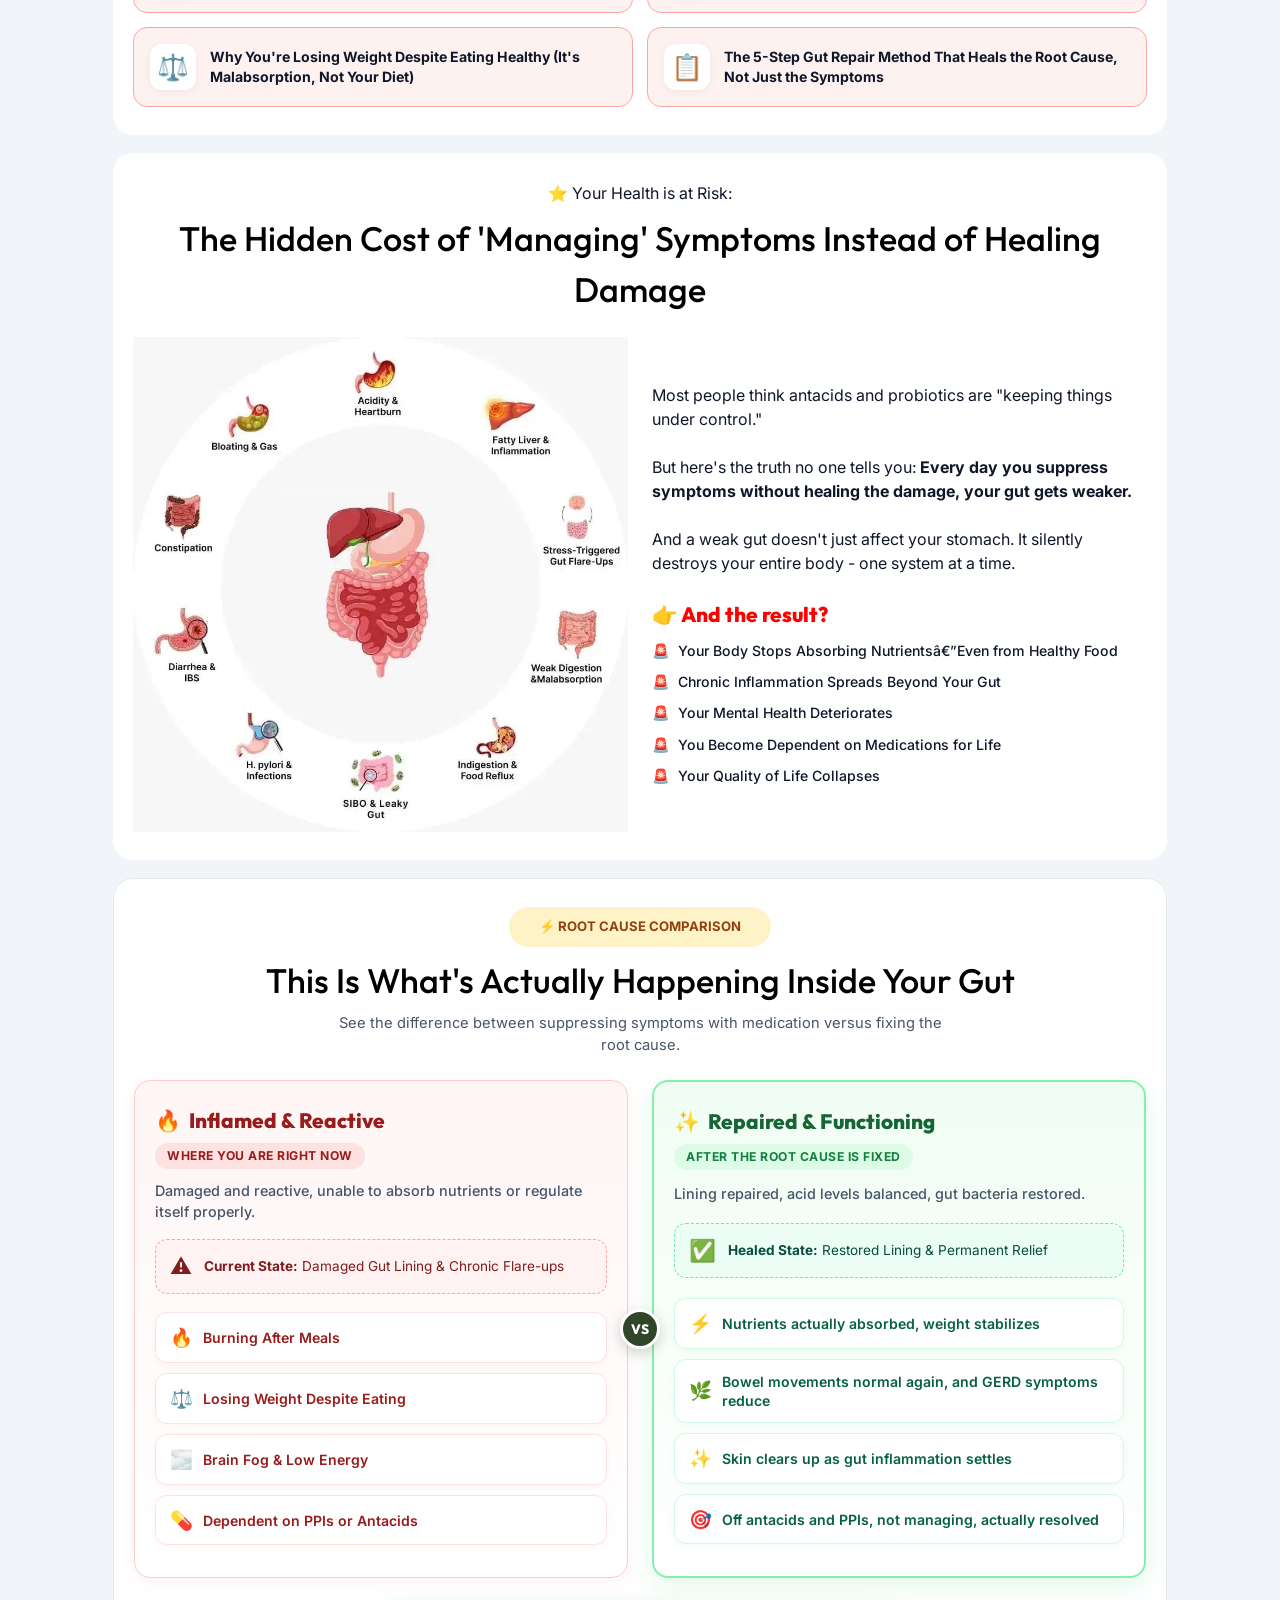
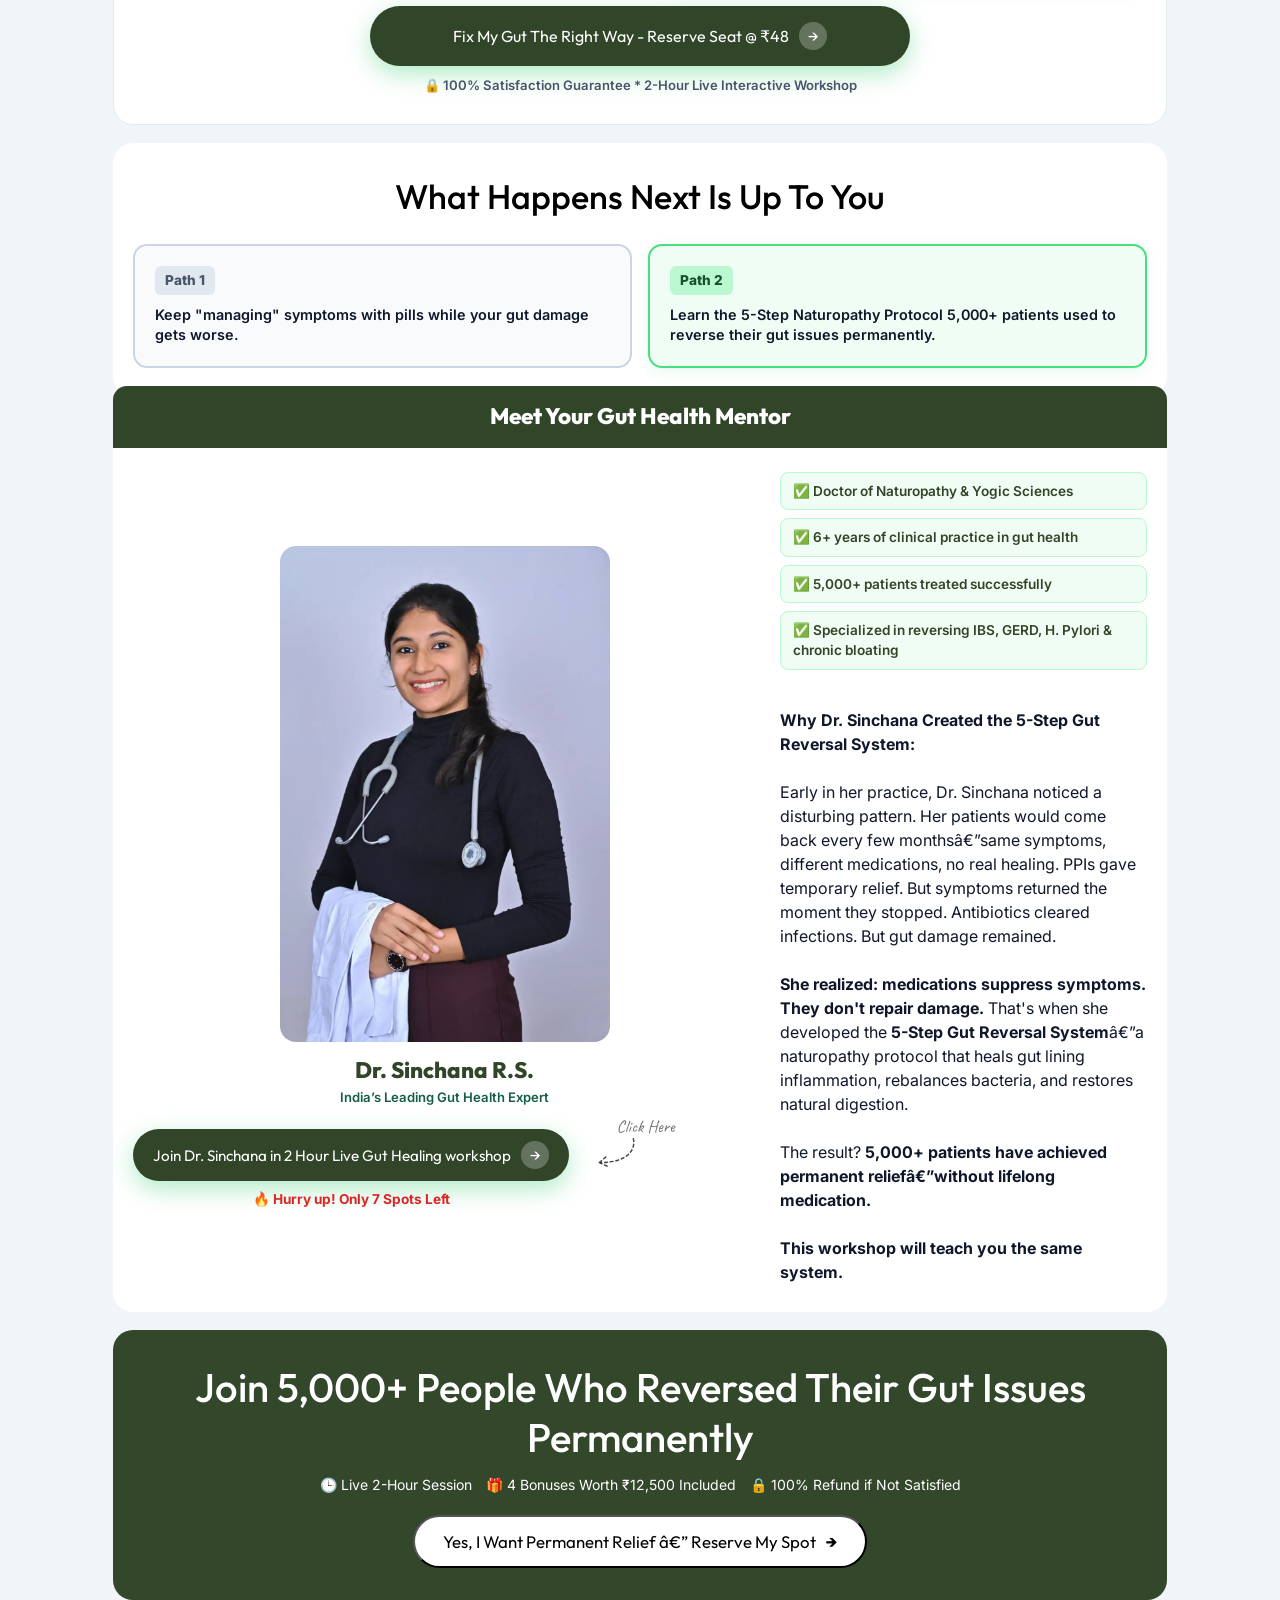
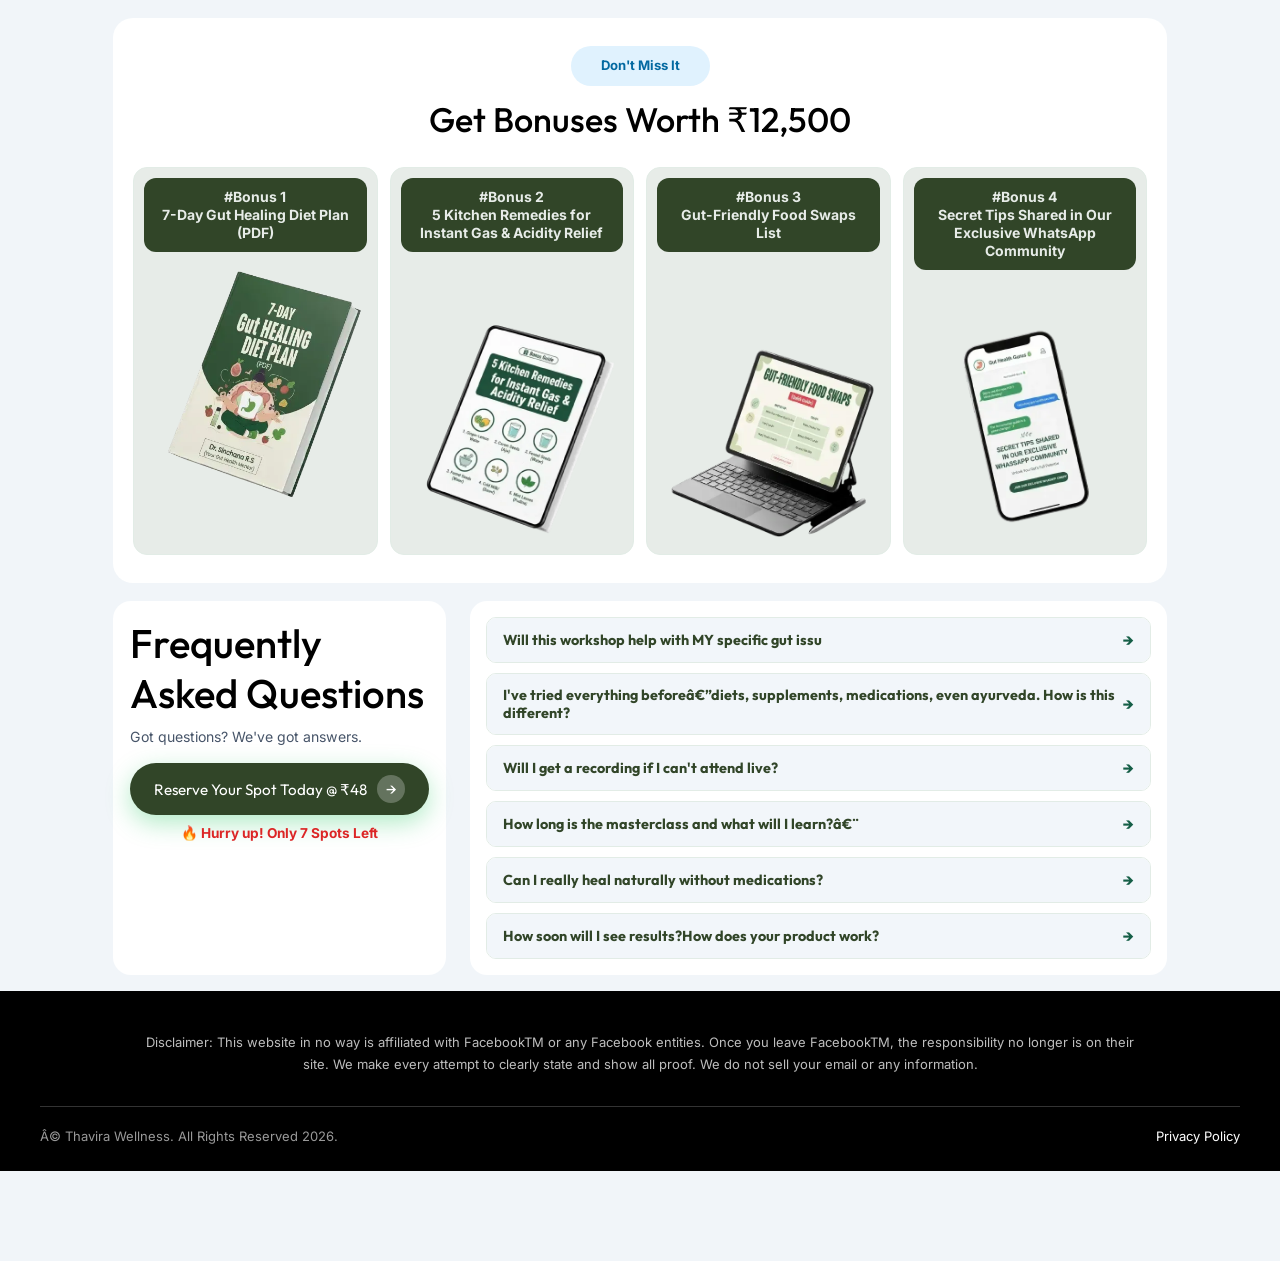
==== commit 987d8e47: "script chashing remove" ====
--- a/index.html
+++ b/index.html
@@ -805,7 +805,7 @@
     </div>
 
 
-    <script>
+    <!-- <script>
         (function () {
             var q = window.location.search;
             if (!q) return;
@@ -813,10 +813,10 @@
                 a.href = a.href.split("?")[0] + q;
             });
         })();
-    </script>
-
-
-    <script src="script.js?v=20261004"></script>
+    </script> -->
+
+
+    <script src="script.js?v=20261003"></script>
 </body>
 
 </html>
